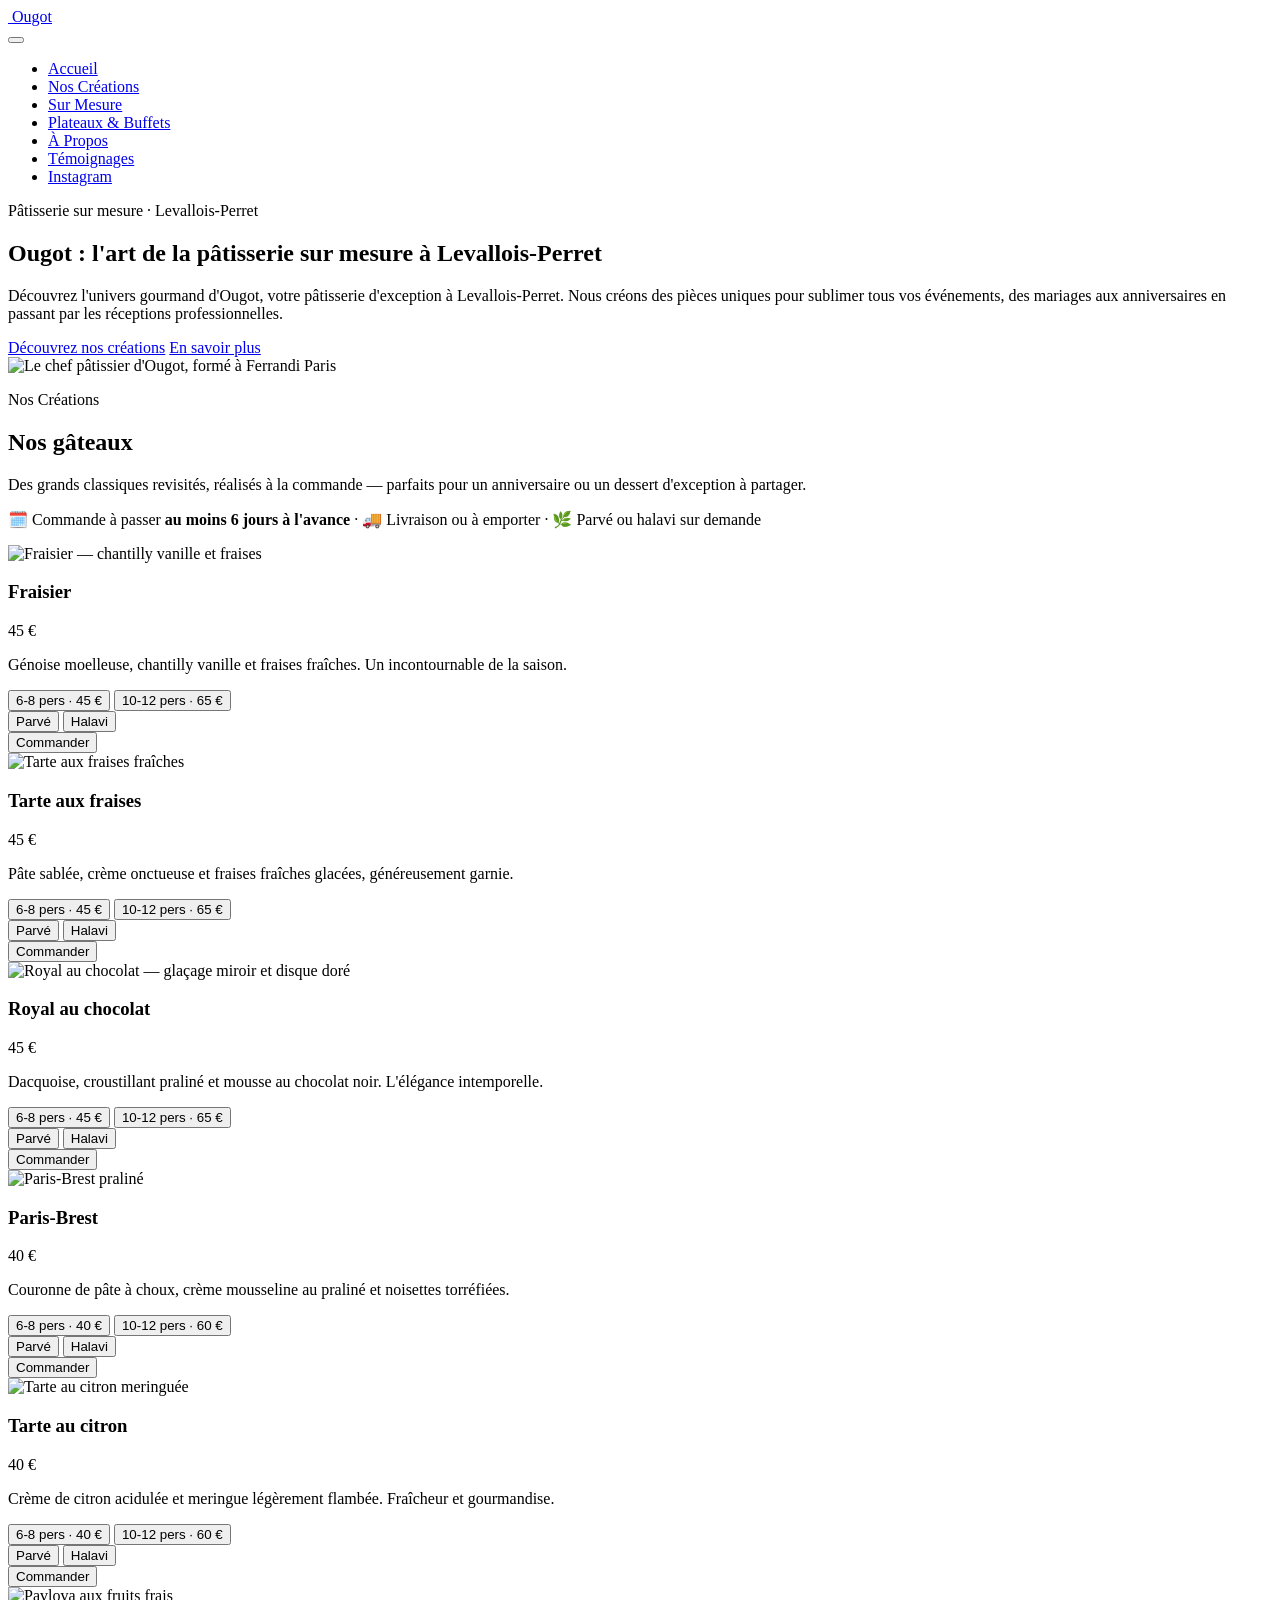
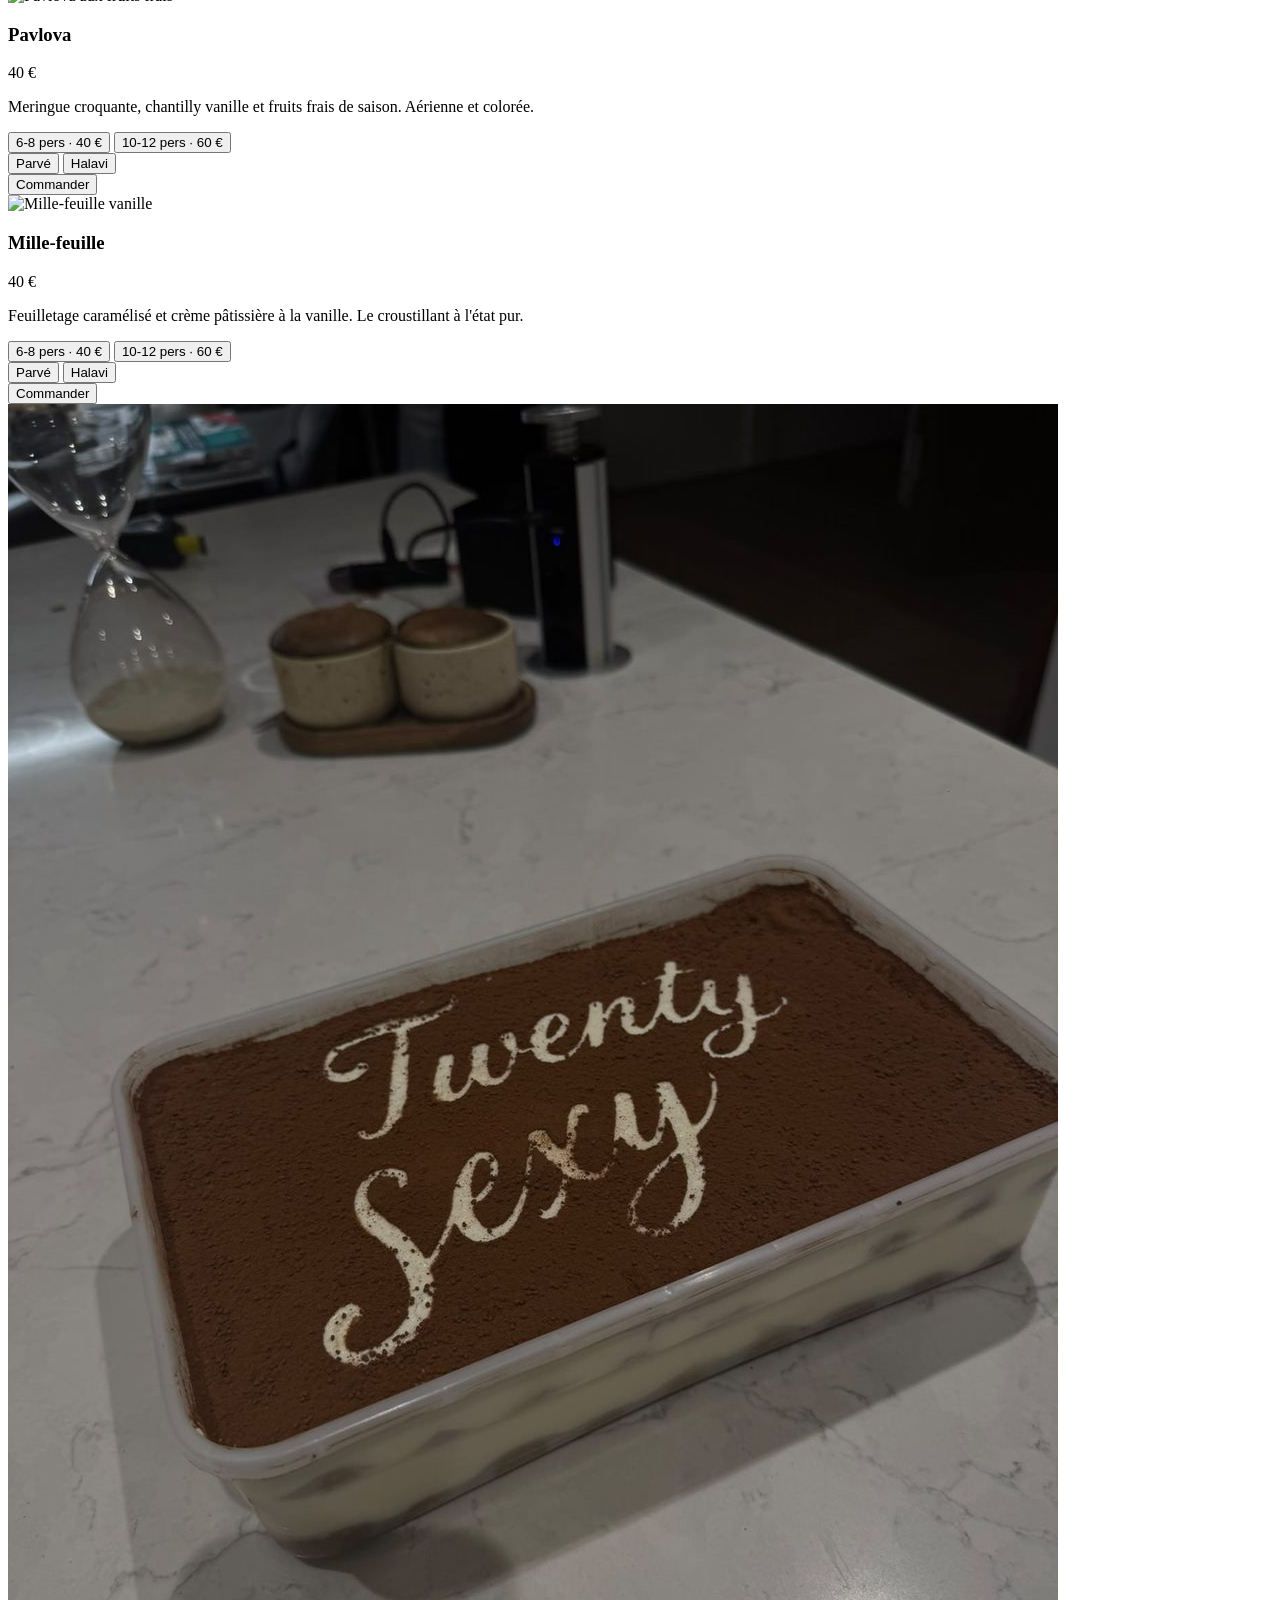
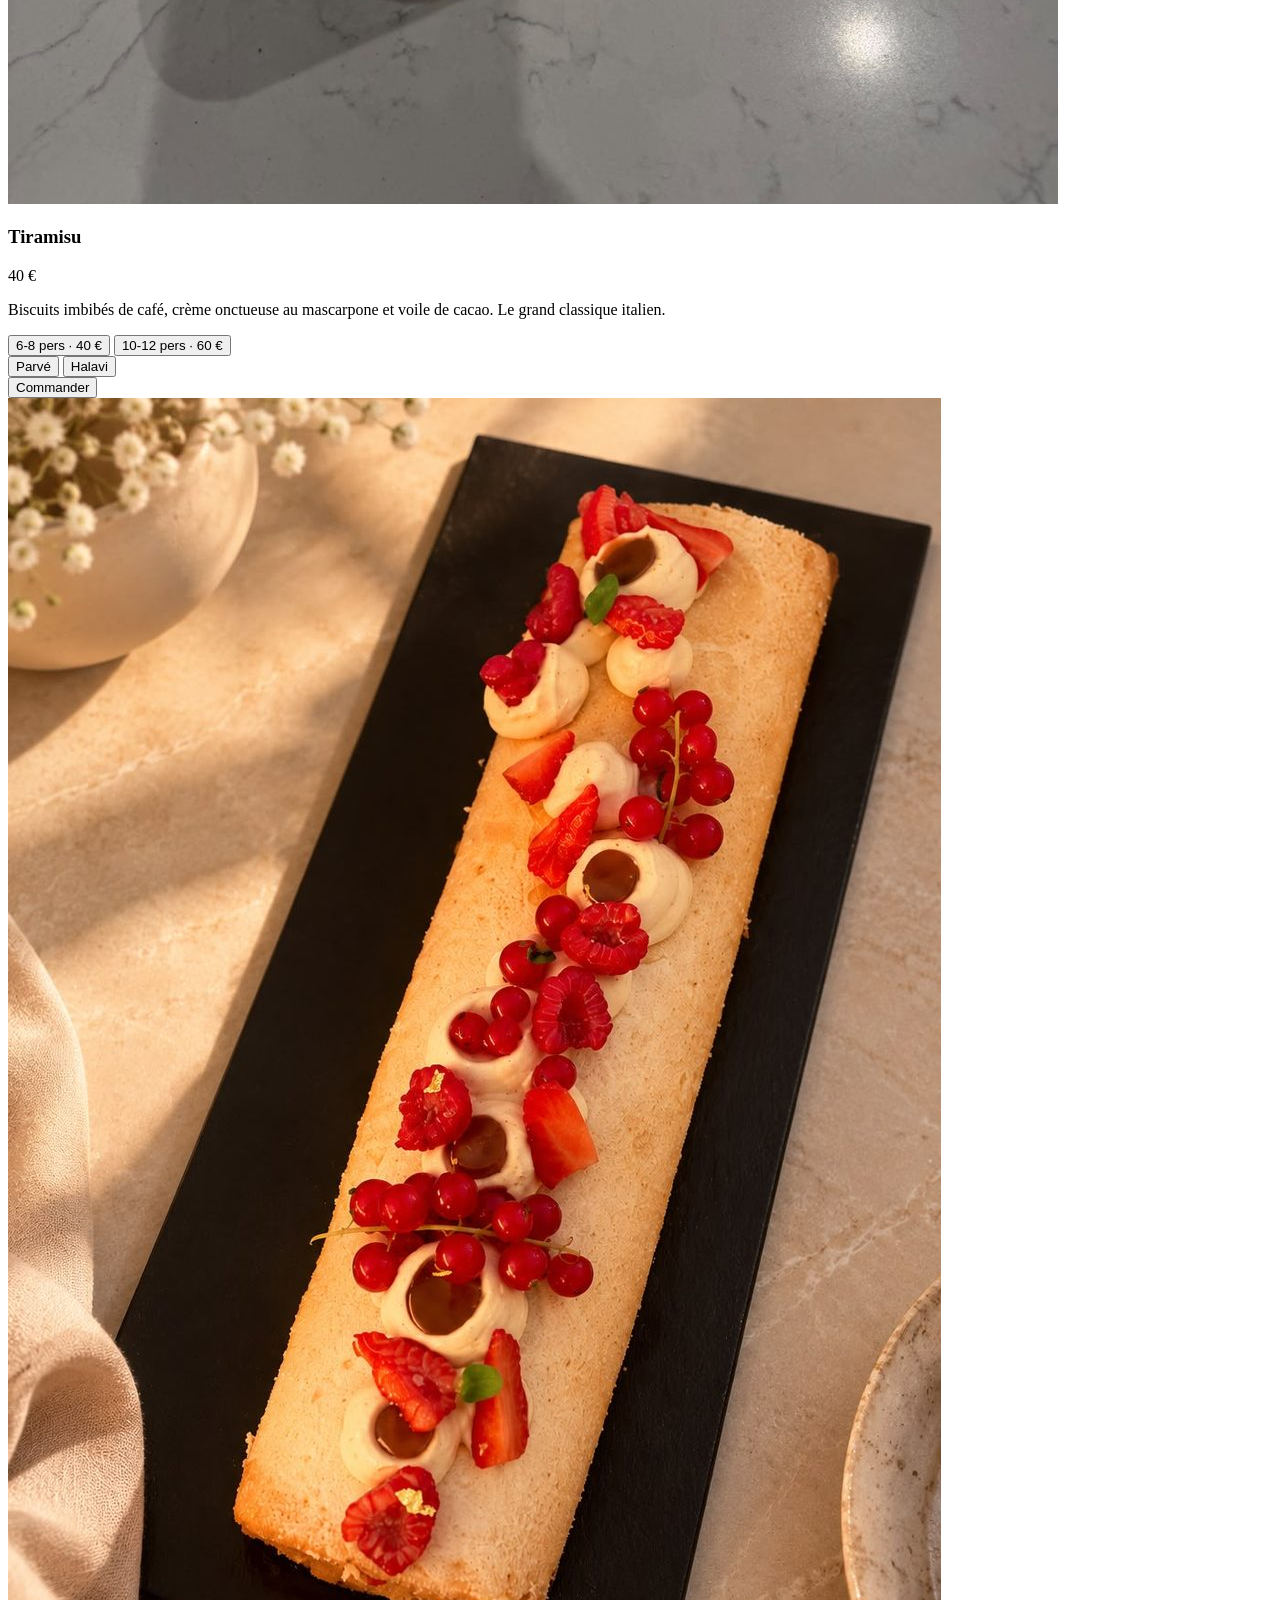
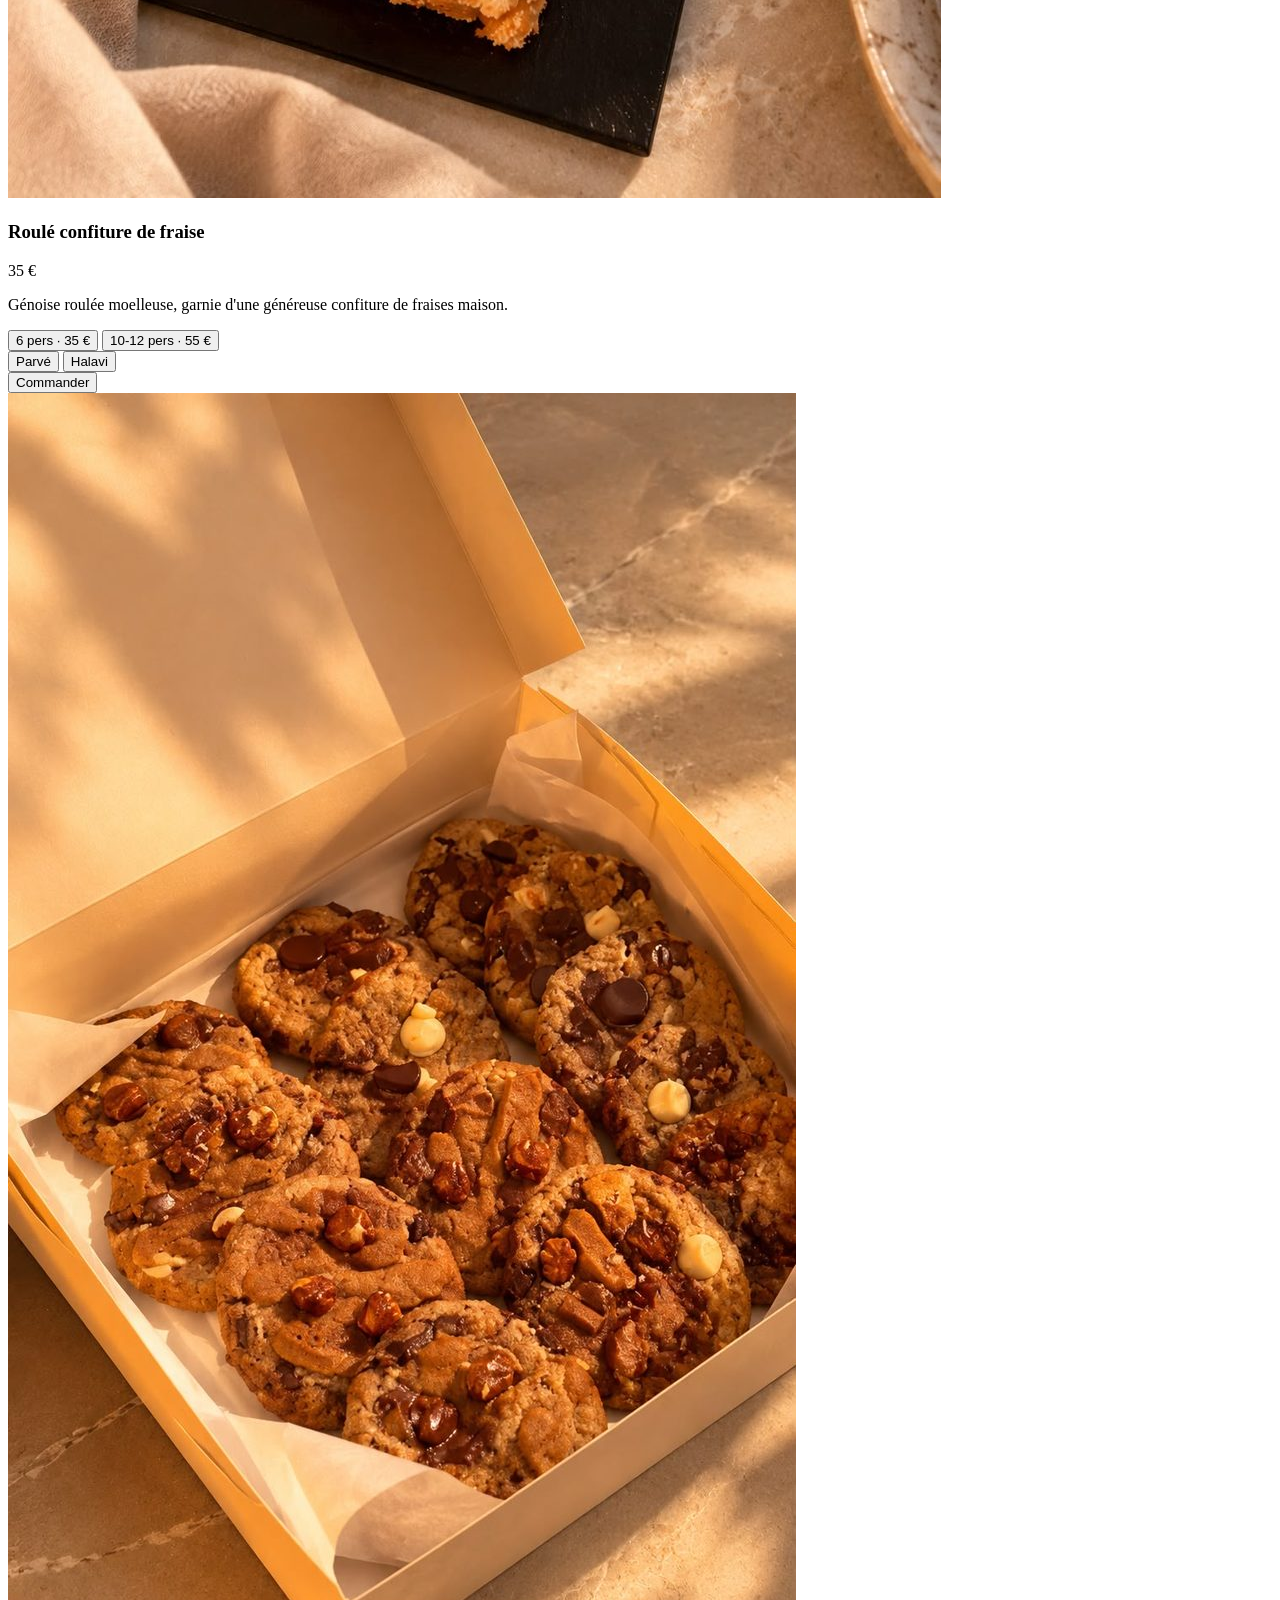
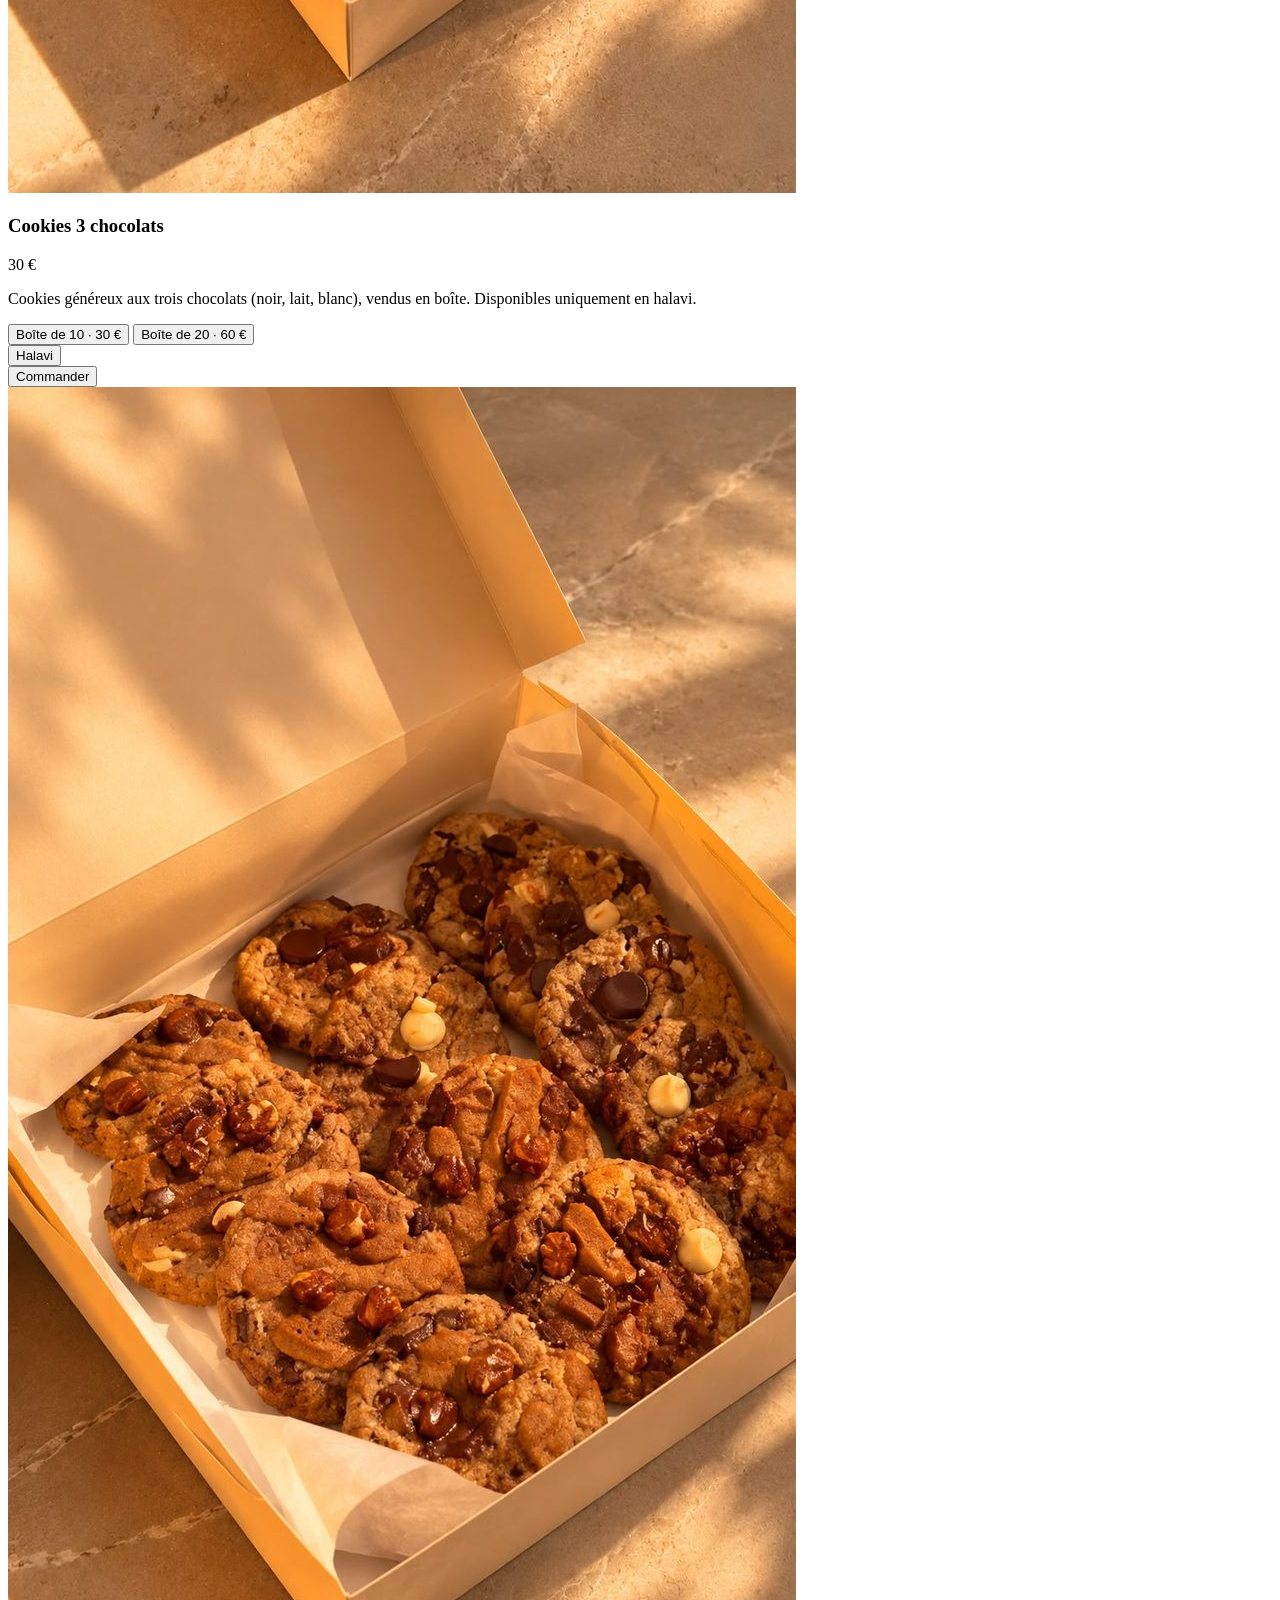
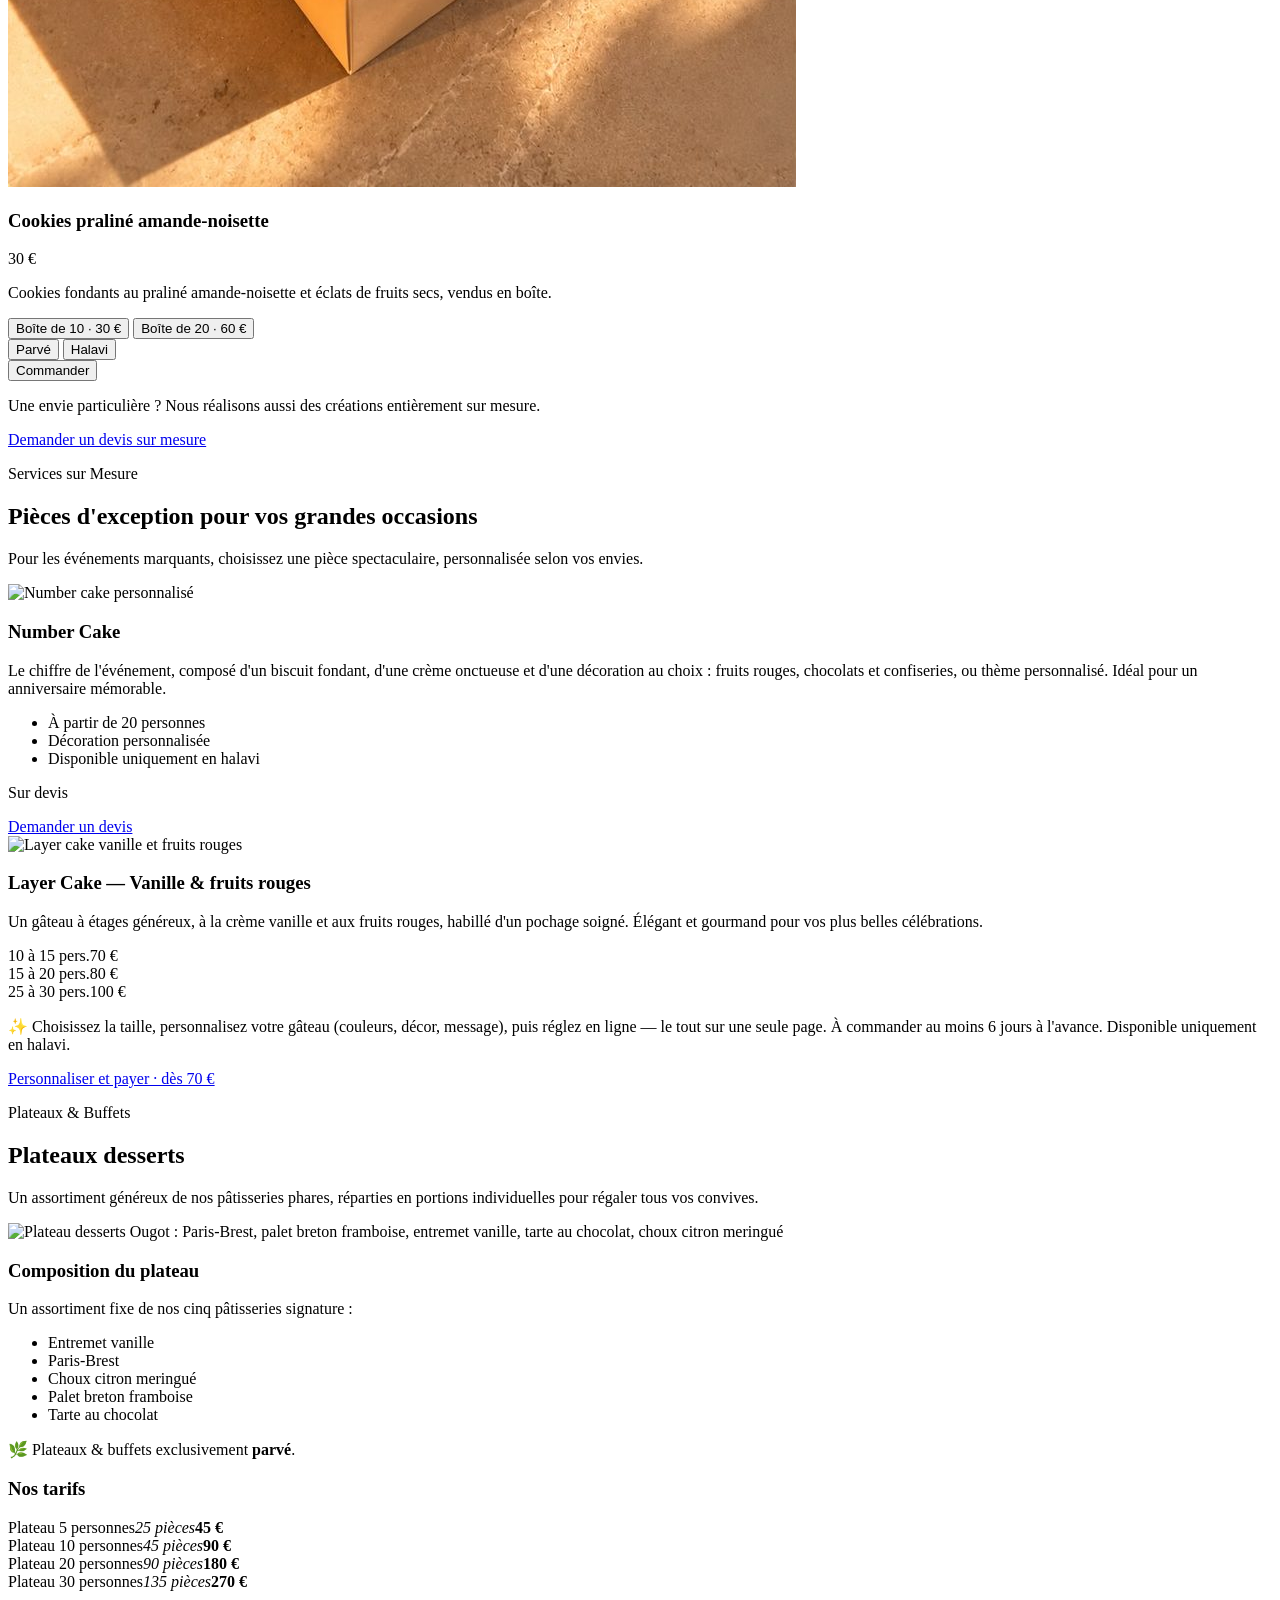
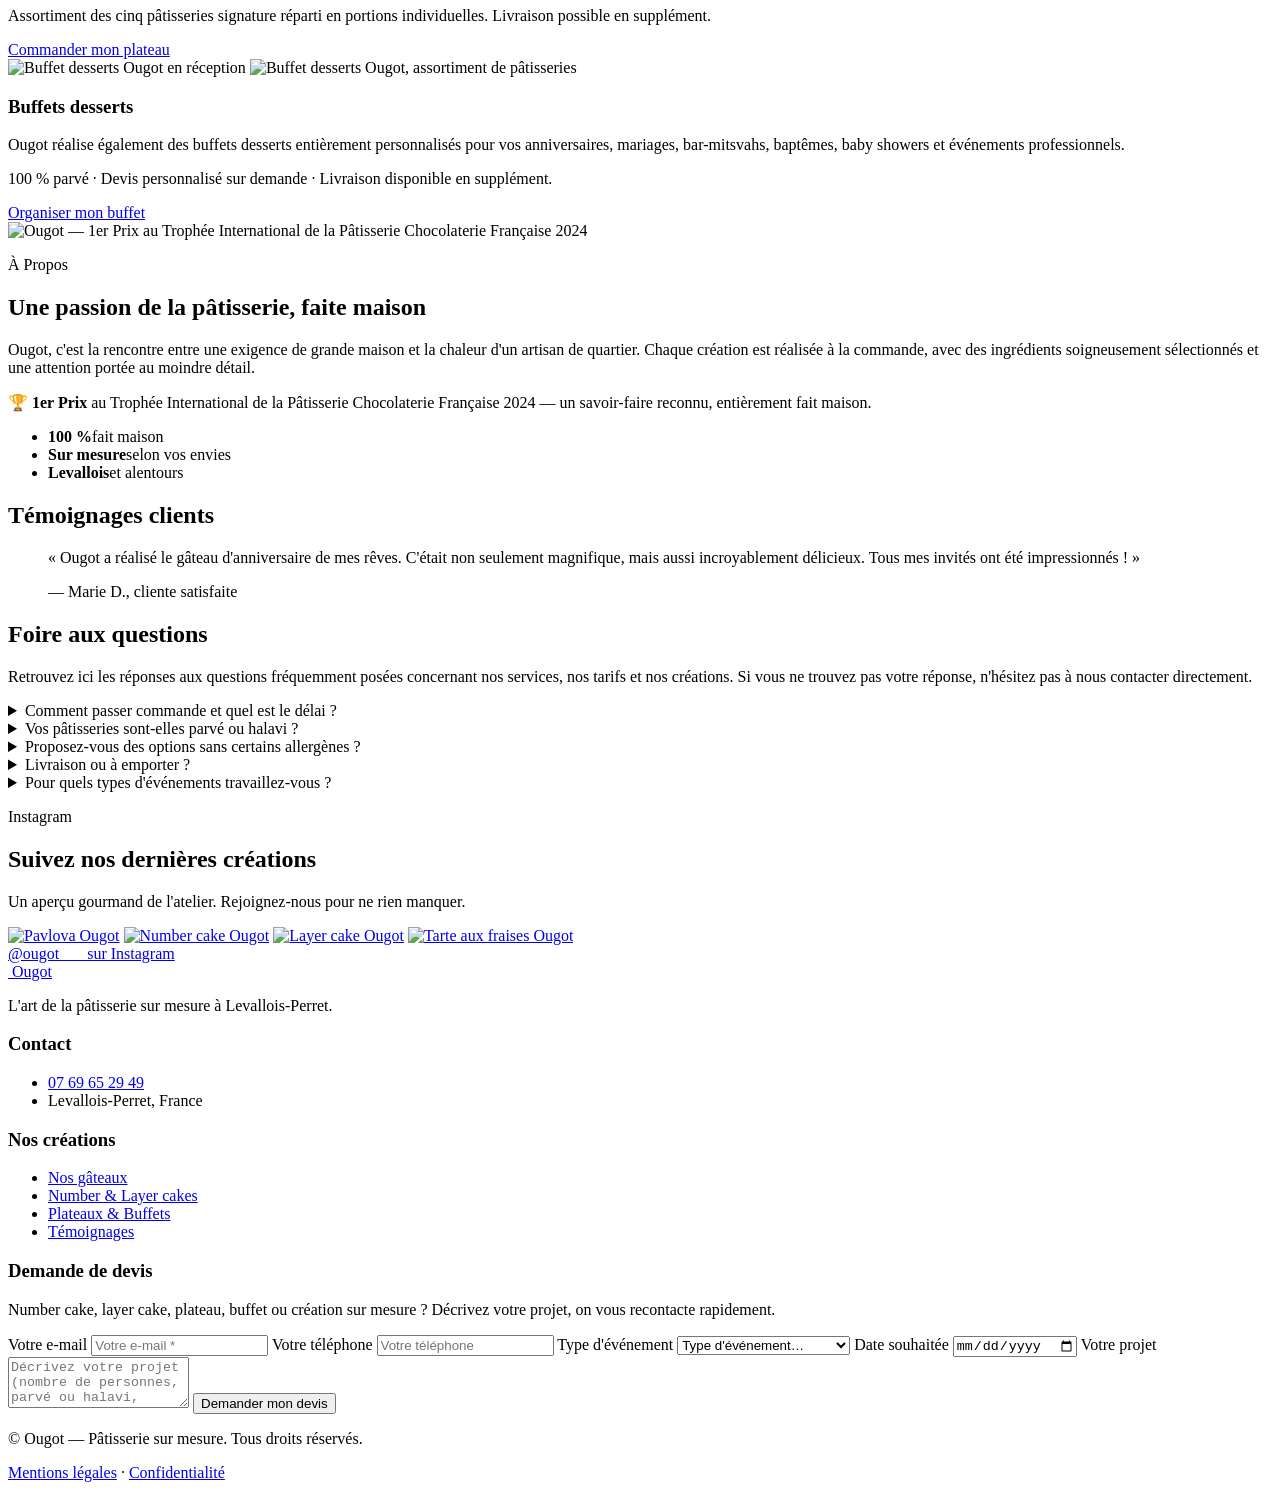
==== index.html @ d6ecc937 "Nouveaux produits (roule confiture fraise, cookies 3 chocolats halavi, cookies pralins parve/halavi)" ====
<!DOCTYPE html>
<html lang="fr">
<head>
  <meta charset="UTF-8" />
  <meta name="viewport" content="width=device-width, initial-scale=1.0" />
  <title>Ougot — L'art de la pâtisserie sur mesure à Levallois-Perret</title>
  <meta name="description" content="Ougot, pâtisserie d'exception à Levallois-Perret. Gâteaux, number cakes, layer cakes, plateaux desserts et buffets sur mesure pour mariages, anniversaires, bar-mitsvah et réceptions." />
  <meta name="theme-color" content="#3b473e" />

  <link rel="canonical" href="https://ougot.com/" />

  <meta property="og:type" content="website" />
  <meta property="og:site_name" content="Ougot" />
  <meta property="og:title" content="Ougot — L'art de la pâtisserie sur mesure" />
  <meta property="og:description" content="Pâtisserie d'exception à Levallois-Perret. Créations uniques pour tous vos événements." />
  <meta property="og:url" content="https://ougot.com/" />
  <meta property="og:image" content="https://ougot.com/assets/images/creations/fraisier.jpg" />
  <meta property="og:locale" content="fr_FR" />
  <meta name="twitter:card" content="summary_large_image" />
  <meta name="twitter:title" content="Ougot — L'art de la pâtisserie sur mesure" />
  <meta name="twitter:description" content="Pâtisserie d'exception à Levallois-Perret. Créations uniques pour tous vos événements." />
  <meta name="twitter:image" content="https://ougot.com/assets/images/creations/fraisier.jpg" />

  <link rel="preconnect" href="https://fonts.googleapis.com" />
  <link rel="preconnect" href="https://fonts.gstatic.com" crossorigin />
  <link href="https://fonts.googleapis.com/css2?family=Cormorant+Garamond:ital,wght@0,400;0,500;0,600;1,400&family=Jost:wght@300;400;500;600&display=swap" rel="stylesheet" />

  <link rel="icon" href="assets/images/favicon.svg" type="image/svg+xml" />
  <link rel="stylesheet" href="styles.css" />
</head>
<body>

  <!-- ===== Header ===== -->
  <header class="site-header" id="top">
    <div class="container header-inner">
      <a href="#top" class="brand" aria-label="Ougot — accueil">
        <img src="assets/images/logo.svg" alt="" class="brand-mark" />
        <span class="brand-name">Ougot</span>
      </a>
      <div class="header-actions">
        <button class="nav-toggle" aria-expanded="false" aria-controls="primary-nav" aria-label="Ouvrir le menu">
          <span></span><span></span><span></span>
        </button>
      </div>
      <nav class="primary-nav" id="primary-nav" aria-label="Navigation principale">
        <ul>
          <li><a href="#top" class="is-active">Accueil</a></li>
          <li><a href="#creations">Nos Créations</a></li>
          <li><a href="#services">Sur Mesure</a></li>
          <li><a href="#tarifs">Plateaux &amp; Buffets</a></li>
          <li><a href="#a-propos">À Propos</a></li>
          <li><a href="#temoignages">Témoignages</a></li>
          <li><a href="#instagram">Instagram</a></li>
        </ul>
      </nav>
    </div>
  </header>

  <main>
    <!-- ===== Hero ===== -->
    <section class="hero" aria-labelledby="hero-title">
      <div class="container hero-grid">
        <div class="hero-text reveal">
          <p class="eyebrow">Pâtisserie sur mesure · Levallois-Perret</p>
          <h1 id="hero-title">Ougot : l'art de la pâtisserie sur mesure à Levallois-Perret</h1>
          <p class="hero-lead">
            Découvrez l'univers gourmand d'Ougot, votre pâtisserie d'exception à Levallois-Perret.
            Nous créons des pièces uniques pour sublimer tous vos événements, des mariages aux
            anniversaires en passant par les réceptions professionnelles.
          </p>
          <div class="hero-actions">
            <a href="#creations" class="btn btn-primary">Découvrez nos créations</a>
            <a href="#a-propos" class="btn btn-ghost">En savoir plus</a>
          </div>
        </div>
        <div class="hero-media reveal">
          <img src="assets/images/creations/chef.jpg" alt="Le chef pâtissier d'Ougot, formé à Ferrandi Paris" loading="eager" />
        </div>
      </div>
    </section>

    <!-- ===== Nos Créations : Gâteaux ===== -->
    <section class="menu" id="creations" aria-labelledby="creations-title">
      <div class="container">
        <div class="section-head reveal">
          <p class="eyebrow">Nos Créations</p>
          <h2 id="creations-title">Nos gâteaux</h2>
          <p>
            Des grands classiques revisités, réalisés à la commande — parfaits pour un
            anniversaire ou un dessert d'exception à partager.
          </p>
          <p class="lead-notice">🗓️ Commande à passer <strong>au moins 6 jours à l'avance</strong> · 🚚 Livraison ou à emporter · 🌿 Parvé ou halavi sur demande</p>
        </div>

        <div class="menu-grid">
          <article class="cake reveal">
            <div class="cake-media"><img src="assets/images/creations/fraisier.jpg" alt="Fraisier — chantilly vanille et fraises" loading="lazy" /></div>
            <div class="cake-body">
              <div class="cake-head"><h3>Fraisier</h3><span class="price">45&nbsp;€</span></div>
              <p class="cake-desc">Génoise moelleuse, chantilly vanille et fraises fraîches. Un incontournable de la saison.</p>
              <div class="cake-options">
                <div class="opt-group opt-size" role="group" aria-label="Nombre de personnes">
                  <button type="button" class="opt is-active" data-price="45" data-serves="6 à 8 pers." data-pay="https://buy.stripe.com/dRm8wPe2r5ID0OE06k18c01">6-8 pers · 45 €</button>
                  <button type="button" class="opt" data-price="65" data-serves="10 à 12 pers." data-pay="https://buy.stripe.com/6oU28r8I73AveFu2es18c0b">10-12 pers · 65 €</button>
                </div>
                <div class="opt-group opt-kind" role="group" aria-label="Parvé ou halavi">
                  <button type="button" class="opt is-active" data-kind="Parvé">Parvé</button>
                  <button type="button" class="opt" data-kind="Halavi">Halavi</button>
                </div>
              </div>
              <div class="cake-actions">
                <button type="button" class="btn btn-dark btn-block cake-order">Commander</button>
              </div>
            </div>
          </article>

          <article class="cake reveal">
            <div class="cake-media"><img src="assets/images/creations/tarte-fraises.jpg" alt="Tarte aux fraises fraîches" loading="lazy" /></div>
            <div class="cake-body">
              <div class="cake-head"><h3>Tarte aux fraises</h3><span class="price">45&nbsp;€</span></div>
              <p class="cake-desc">Pâte sablée, crème onctueuse et fraises fraîches glacées, généreusement garnie.</p>
              <div class="cake-options">
                <div class="opt-group opt-size" role="group" aria-label="Nombre de personnes">
                  <button type="button" class="opt is-active" data-price="45" data-serves="6 à 8 pers." data-pay="https://buy.stripe.com/fZudR98I7fjdcxm2es18c06">6-8 pers · 45 €</button>
                  <button type="button" class="opt" data-price="65" data-serves="10 à 12 pers." data-pay="https://buy.stripe.com/6oU9ATf6vc711SIg5i18c0g">10-12 pers · 65 €</button>
                </div>
                <div class="opt-group opt-kind" role="group" aria-label="Parvé ou halavi">
                  <button type="button" class="opt is-active" data-kind="Parvé">Parvé</button>
                  <button type="button" class="opt" data-kind="Halavi">Halavi</button>
                </div>
              </div>
              <div class="cake-actions">
                <button type="button" class="btn btn-dark btn-block cake-order">Commander</button>
              </div>
            </div>
          </article>

          <article class="cake reveal">
            <div class="cake-media"><img src="assets/images/creations/royal-chocolat.jpg" alt="Royal au chocolat — glaçage miroir et disque doré" loading="lazy" onerror="this.onerror=null;this.src='assets/images/creations/royal-chocolat.svg'" /></div>
            <div class="cake-body">
              <div class="cake-head"><h3>Royal au chocolat</h3><span class="price">45&nbsp;€</span></div>
              <p class="cake-desc">Dacquoise, croustillant praliné et mousse au chocolat noir. L'élégance intemporelle.</p>
              <div class="cake-options">
                <div class="opt-group opt-size" role="group" aria-label="Nombre de personnes">
                  <button type="button" class="opt is-active" data-price="45" data-serves="6 à 8 pers." data-pay="https://buy.stripe.com/7sYcN5cYn9YTbti8CQ18c00">6-8 pers · 45 €</button>
                  <button type="button" class="opt" data-price="65" data-serves="10 à 12 pers." data-pay="https://buy.stripe.com/5kQ28raQf0ojdBq8CQ18c0a">10-12 pers · 65 €</button>
                </div>
                <div class="opt-group opt-kind" role="group" aria-label="Parvé ou halavi">
                  <button type="button" class="opt is-active" data-kind="Parvé">Parvé</button>
                  <button type="button" class="opt" data-kind="Halavi">Halavi</button>
                </div>
              </div>
              <div class="cake-actions">
                <button type="button" class="btn btn-dark btn-block cake-order">Commander</button>
              </div>
            </div>
          </article>

          <article class="cake reveal">
            <div class="cake-media"><img src="assets/images/creations/paris-brest.jpg" alt="Paris-Brest praliné" loading="lazy" /></div>
            <div class="cake-body">
              <div class="cake-head"><h3>Paris-Brest</h3><span class="price">40&nbsp;€</span></div>
              <p class="cake-desc">Couronne de pâte à choux, crème mousseline au praliné et noisettes torréfiées.</p>
              <div class="cake-options">
                <div class="opt-group opt-size" role="group" aria-label="Nombre de personnes">
                  <button type="button" class="opt is-active" data-price="40" data-serves="6 à 8 pers." data-pay="https://buy.stripe.com/fZu5kD2jJ6MH40Q1ao18c02">6-8 pers · 40 €</button>
                  <button type="button" class="opt" data-price="60" data-serves="10 à 12 pers." data-pay="https://buy.stripe.com/fZu9ATcYn0oj7d21ao18c0c">10-12 pers · 60 €</button>
                </div>
                <div class="opt-group opt-kind" role="group" aria-label="Parvé ou halavi">
                  <button type="button" class="opt is-active" data-kind="Parvé">Parvé</button>
                  <button type="button" class="opt" data-kind="Halavi">Halavi</button>
                </div>
              </div>
              <div class="cake-actions">
                <button type="button" class="btn btn-dark btn-block cake-order">Commander</button>
              </div>
            </div>
          </article>

          <article class="cake reveal">
            <div class="cake-media"><img src="assets/images/creations/tarte-citron.jpg" alt="Tarte au citron meringuée" loading="lazy" /></div>
            <div class="cake-body">
              <div class="cake-head"><h3>Tarte au citron</h3><span class="price">40&nbsp;€</span></div>
              <p class="cake-desc">Crème de citron acidulée et meringue légèrement flambée. Fraîcheur et gourmandise.</p>
              <div class="cake-options">
                <div class="opt-group opt-size" role="group" aria-label="Nombre de personnes">
                  <button type="button" class="opt is-active" data-price="40" data-serves="6 à 8 pers." data-pay="https://buy.stripe.com/6oUbJ1aQf4EzfJy1ao18c03">6-8 pers · 40 €</button>
                  <button type="button" class="opt" data-price="60" data-serves="10 à 12 pers." data-pay="https://buy.stripe.com/dRm4gz6zZ3Av40Q7yM18c0d">10-12 pers · 60 €</button>
                </div>
                <div class="opt-group opt-kind" role="group" aria-label="Parvé ou halavi">
                  <button type="button" class="opt is-active" data-kind="Parvé">Parvé</button>
                  <button type="button" class="opt" data-kind="Halavi">Halavi</button>
                </div>
              </div>
              <div class="cake-actions">
                <button type="button" class="btn btn-dark btn-block cake-order">Commander</button>
              </div>
            </div>
          </article>

          <article class="cake reveal">
            <div class="cake-media"><img src="assets/images/creations/pavlova.jpg" alt="Pavlova aux fruits frais" loading="lazy" /></div>
            <div class="cake-body">
              <div class="cake-head"><h3>Pavlova</h3><span class="price">40&nbsp;€</span></div>
              <p class="cake-desc">Meringue croquante, chantilly vanille et fruits frais de saison. Aérienne et colorée.</p>
              <div class="cake-options">
                <div class="opt-group opt-size" role="group" aria-label="Nombre de personnes">
                  <button type="button" class="opt is-active" data-price="40" data-serves="6 à 8 pers." data-pay="https://buy.stripe.com/fZu14n1fFfjd9ladXa18c04">6-8 pers · 40 €</button>
                  <button type="button" class="opt" data-price="60" data-serves="10 à 12 pers." data-pay="https://buy.stripe.com/aFa4gzcYn1sn40Q8CQ18c0e">10-12 pers · 60 €</button>
                </div>
                <div class="opt-group opt-kind" role="group" aria-label="Parvé ou halavi">
                  <button type="button" class="opt is-active" data-kind="Parvé">Parvé</button>
                  <button type="button" class="opt" data-kind="Halavi">Halavi</button>
                </div>
              </div>
              <div class="cake-actions">
                <button type="button" class="btn btn-dark btn-block cake-order">Commander</button>
              </div>
            </div>
          </article>

          <article class="cake reveal">
            <div class="cake-media"><img src="assets/images/creations/mille-feuille.jpg" alt="Mille-feuille vanille" loading="lazy" /></div>
            <div class="cake-body">
              <div class="cake-head"><h3>Mille-feuille</h3><span class="price">40&nbsp;€</span></div>
              <p class="cake-desc">Feuilletage caramélisé et crème pâtissière à la vanille. Le croustillant à l'état pur.</p>
              <div class="cake-options">
                <div class="opt-group opt-size" role="group" aria-label="Nombre de personnes">
                  <button type="button" class="opt is-active" data-price="40" data-serves="6 à 8 pers." data-pay="https://buy.stripe.com/3cI8wP5vVc71dBqg5i18c05">6-8 pers · 40 €</button>
                  <button type="button" class="opt" data-price="60" data-serves="10 à 12 pers." data-pay="https://buy.stripe.com/cNi4gz4rR7QL9la6uI18c0f">10-12 pers · 60 €</button>
                </div>
                <div class="opt-group opt-kind" role="group" aria-label="Parvé ou halavi">
                  <button type="button" class="opt is-active" data-kind="Parvé">Parvé</button>
                  <button type="button" class="opt" data-kind="Halavi">Halavi</button>
                </div>
              </div>
              <div class="cake-actions">
                <button type="button" class="btn btn-dark btn-block cake-order">Commander</button>
              </div>
            </div>
          </article>

          <article class="cake reveal">
            <div class="cake-media"><img src="assets/images/creations/tiramisu.jpg" alt="Tiramisu — mascarpone, café et cacao" loading="lazy" /></div>
            <div class="cake-body">
              <div class="cake-head"><h3>Tiramisu</h3><span class="price">40&nbsp;€</span></div>
              <p class="cake-desc">Biscuits imbibés de café, crème onctueuse au mascarpone et voile de cacao. Le grand classique italien.</p>
              <div class="cake-options">
                <div class="opt-group opt-size" role="group" aria-label="Nombre de personnes">
                  <button type="button" class="opt is-active" data-price="40" data-serves="6 à 8 pers.">6-8 pers · 40 €</button>
                  <button type="button" class="opt" data-price="60" data-serves="10 à 12 pers.">10-12 pers · 60 €</button>
                </div>
                <div class="opt-group opt-kind" role="group" aria-label="Parvé ou halavi">
                  <button type="button" class="opt is-active" data-kind="Parvé">Parvé</button>
                  <button type="button" class="opt" data-kind="Halavi">Halavi</button>
                </div>
              </div>
              <div class="cake-actions">
                <button type="button" class="btn btn-dark btn-block cake-order">Commander</button>
              </div>
            </div>
          </article>

          <article class="cake reveal">
            <div class="cake-media"><img src="assets/images/creations/roule-fraise.jpg" alt="Roulé à la confiture de fraise" loading="lazy" /></div>
            <div class="cake-body">
              <div class="cake-head"><h3>Roulé confiture de fraise</h3><span class="price">35&nbsp;€</span></div>
              <p class="cake-desc">Génoise roulée moelleuse, garnie d'une généreuse confiture de fraises maison.</p>
              <div class="cake-options">
                <div class="opt-group opt-size" role="group" aria-label="Nombre de personnes">
                  <button type="button" class="opt is-active" data-price="35" data-serves="6 pers.">6 pers · 35 €</button>
                  <button type="button" class="opt" data-price="55" data-serves="10 à 12 pers.">10-12 pers · 55 €</button>
                </div>
                <div class="opt-group opt-kind" role="group" aria-label="Parvé ou halavi">
                  <button type="button" class="opt is-active" data-kind="Parvé">Parvé</button>
                  <button type="button" class="opt" data-kind="Halavi">Halavi</button>
                </div>
              </div>
              <div class="cake-actions">
                <button type="button" class="btn btn-dark btn-block cake-order">Commander</button>
              </div>
            </div>
          </article>

          <article class="cake reveal">
            <div class="cake-media"><img src="assets/images/creations/cookies.jpg" alt="Boîte de cookies 3 chocolats" loading="lazy" /></div>
            <div class="cake-body">
              <div class="cake-head"><h3>Cookies 3 chocolats</h3><span class="price">30&nbsp;€</span></div>
              <p class="cake-desc">Cookies généreux aux trois chocolats (noir, lait, blanc), vendus en boîte. Disponibles uniquement en halavi.</p>
              <div class="cake-options">
                <div class="opt-group opt-size" role="group" aria-label="Format">
                  <button type="button" class="opt is-active" data-price="30" data-serves="Boîte de 10">Boîte de 10 · 30 €</button>
                  <button type="button" class="opt" data-price="60" data-serves="Boîte de 20">Boîte de 20 · 60 €</button>
                </div>
                <div class="opt-group opt-kind" role="group" aria-label="Cacherout">
                  <button type="button" class="opt is-active" data-kind="Halavi">Halavi</button>
                </div>
              </div>
              <div class="cake-actions">
                <button type="button" class="btn btn-dark btn-block cake-order">Commander</button>
              </div>
            </div>
          </article>

          <article class="cake reveal">
            <div class="cake-media"><img src="assets/images/creations/cookies.jpg" alt="Boîte de cookies praliné amande-noisette" loading="lazy" /></div>
            <div class="cake-body">
              <div class="cake-head"><h3>Cookies praliné amande-noisette</h3><span class="price">30&nbsp;€</span></div>
              <p class="cake-desc">Cookies fondants au praliné amande-noisette et éclats de fruits secs, vendus en boîte.</p>
              <div class="cake-options">
                <div class="opt-group opt-size" role="group" aria-label="Format">
                  <button type="button" class="opt is-active" data-price="30" data-serves="Boîte de 10">Boîte de 10 · 30 €</button>
                  <button type="button" class="opt" data-price="60" data-serves="Boîte de 20">Boîte de 20 · 60 €</button>
                </div>
                <div class="opt-group opt-kind" role="group" aria-label="Parvé ou halavi">
                  <button type="button" class="opt is-active" data-kind="Parvé">Parvé</button>
                  <button type="button" class="opt" data-kind="Halavi">Halavi</button>
                </div>
              </div>
              <div class="cake-actions">
                <button type="button" class="btn btn-dark btn-block cake-order">Commander</button>
              </div>
            </div>
          </article>
        </div>

        <p class="menu-note reveal">Une envie particulière ? Nous réalisons aussi des créations entièrement sur mesure.</p>
        <div class="menu-cta reveal"><a href="devis.html?type=sur-mesure" class="btn btn-dark">Demander un devis sur mesure</a></div>
      </div>
    </section>

    <!-- ===== Sur Mesure : Number Cake + Layer Cake ===== -->
    <section class="signature" id="services" aria-labelledby="services-title">
      <div class="container">
        <div class="section-head reveal">
          <p class="eyebrow">Services sur Mesure</p>
          <h2 id="services-title">Pièces d'exception pour vos grandes occasions</h2>
          <p>Pour les événements marquants, choisissez une pièce spectaculaire, personnalisée selon vos envies.</p>
        </div>

        <!-- Number Cake -->
        <div class="feature reveal">
          <div class="feature-media"><img src="assets/images/creations/number-cake.jpg" alt="Number cake personnalisé" loading="lazy" /></div>
          <div class="feature-text">
            <h3>Number Cake</h3>
            <p>
              Le chiffre de l'événement, composé d'un biscuit fondant, d'une crème onctueuse et d'une
              décoration au choix : fruits rouges, chocolats et confiseries, ou thème personnalisé.
              Idéal pour un anniversaire mémorable.
            </p>
            <ul class="feature-list">
              <li>À partir de 20 personnes</li>
              <li>Décoration personnalisée</li>
              <li>Disponible uniquement en halavi</li>
            </ul>
            <p class="feature-price"><span>Sur devis</span></p>
            <a href="devis.html?type=number-cake" class="btn btn-dark">Demander un devis</a>
          </div>
        </div>

        <!-- Layer Cake -->
        <div class="feature feature--reverse reveal">
          <div class="feature-media"><img src="assets/images/creations/layer-cake.jpg" alt="Layer cake vanille et fruits rouges" loading="lazy" /></div>
          <div class="feature-text">
            <h3>Layer Cake — Vanille &amp; fruits rouges</h3>
            <p>
              Un gâteau à étages généreux, à la crème vanille et aux fruits rouges, habillé d'un
              pochage soigné. Élégant et gourmand pour vos plus belles célébrations.
            </p>
            <div class="tiers">
              <div class="tier"><span class="tier-serves">10 à 15 pers.</span><span class="tier-price">70&nbsp;€</span></div>
              <div class="tier"><span class="tier-serves">15 à 20 pers.</span><span class="tier-price">80&nbsp;€</span></div>
              <div class="tier"><span class="tier-serves">25 à 30 pers.</span><span class="tier-price">100&nbsp;€</span></div>
            </div>
            <p class="feature-custom">✨ Choisissez la taille, personnalisez votre gâteau (couleurs, décor, message), puis réglez en ligne — le tout sur une seule page. À commander au moins 6 jours à l'avance. Disponible uniquement en halavi.</p>
            <a href="devis.html?type=layer-cake" class="btn btn-dark">Personnaliser et payer · dès 70&nbsp;€</a>
          </div>
        </div>
      </div>
    </section>

    <!-- ===== Plateaux & Buffets ===== -->
    <section class="platters" id="tarifs" aria-labelledby="platters-title">
      <div class="container">
        <div class="section-head reveal">
          <p class="eyebrow">Plateaux &amp; Buffets</p>
          <h2 id="platters-title">Plateaux desserts</h2>
          <p>Un assortiment généreux de nos pâtisseries phares, réparties en portions individuelles pour régaler tous vos convives.</p>
        </div>

        <div class="platter-showcase reveal">
          <img src="assets/images/creations/plateau-desserts.jpg" alt="Plateau desserts Ougot : Paris-Brest, palet breton framboise, entremet vanille, tarte au chocolat, choux citron meringué" loading="lazy" />
        </div>

        <div class="platters-grid reveal">
          <div class="platter-select">
            <h3 class="subhead">Composition du plateau</h3>
            <p class="platter-sub">Un assortiment fixe de nos cinq pâtisseries signature :</p>
            <ul class="pastry-chips">
              <li>Entremet vanille</li>
              <li>Paris-Brest</li>
              <li>Choux citron meringué</li>
              <li>Palet breton framboise</li>
              <li>Tarte au chocolat</li>
            </ul>
            <p class="platter-pareve">🌿 Plateaux &amp; buffets exclusivement <strong>parvé</strong>.</p>
          </div>

          <div class="platter-pricing">
            <h3 class="subhead">Nos tarifs</h3>
            <div class="pricing-card">
              <div class="pricing-row"><span>Plateau 5 personnes<em>25 pièces</em></span><strong>45&nbsp;€</strong></div>
              <div class="pricing-row"><span>Plateau 10 personnes<em>45 pièces</em></span><strong>90&nbsp;€</strong></div>
              <div class="pricing-row"><span>Plateau 20 personnes<em>90 pièces</em></span><strong>180&nbsp;€</strong></div>
              <div class="pricing-row"><span>Plateau 30 personnes<em>135 pièces</em></span><strong>270&nbsp;€</strong></div>
            </div>
            <p class="pricing-note">
              Assortiment des cinq pâtisseries signature réparti en portions individuelles.
              Livraison possible en supplément.
            </p>
            <a href="devis.html?type=plateau" class="btn btn-dark">Commander mon plateau</a>
          </div>
        </div>

        <!-- Buffets -->
        <div class="buffet-section reveal">
          <div class="buffet-gallery">
            <img src="assets/images/creations/buffet-1.jpg" alt="Buffet desserts Ougot en réception" loading="lazy" />
            <img src="assets/images/creations/buffet-2.jpg" alt="Buffet desserts Ougot, assortiment de pâtisseries" loading="lazy" />
          </div>
          <div class="buffet">
            <div class="buffet-inner">
              <h3>Buffets desserts</h3>
              <p>
                Ougot réalise également des buffets desserts entièrement personnalisés pour vos
                anniversaires, mariages, bar-mitsvahs, baptêmes, baby showers et événements professionnels.
              </p>
              <p class="buffet-meta">100 % parvé · Devis personnalisé sur demande · Livraison disponible en supplément.</p>
              <a href="devis.html?type=buffet" class="btn btn-light">Organiser mon buffet</a>
            </div>
          </div>
        </div>
      </div>
    </section>

    <!-- ===== À Propos ===== -->
    <section class="about" id="a-propos" aria-labelledby="about-title">
      <div class="container about-grid">
        <div class="about-media reveal">
          <img src="assets/images/creations/trophee-2024.jpg" alt="Ougot — 1er Prix au Trophée International de la Pâtisserie Chocolaterie Française 2024" loading="lazy" />
        </div>
        <div class="about-text reveal">
          <p class="eyebrow">À Propos</p>
          <h2 id="about-title">Une passion de la pâtisserie, faite maison</h2>
          <p>
            Ougot, c'est la rencontre entre une exigence de grande maison et la chaleur d'un artisan de
            quartier. Chaque création est réalisée à la commande, avec des ingrédients soigneusement
            sélectionnés et une attention portée au moindre détail.
          </p>
          <p>🏆 <strong>1er Prix</strong> au Trophée International de la Pâtisserie Chocolaterie Française 2024 — un savoir-faire reconnu, entièrement fait maison.</p>
          <ul class="about-highlights">
            <li><strong>100 %</strong><span>fait maison</span></li>
            <li><strong>Sur mesure</strong><span>selon vos envies</span></li>
            <li><strong>Levallois</strong><span>et alentours</span></li>
          </ul>
        </div>
      </div>
    </section>

    <!-- ===== Témoignage ===== -->
    <section class="testimonial" id="temoignages" aria-labelledby="testimonial-title">
      <div class="container reveal">
        <h2 id="testimonial-title" class="visually-hidden">Témoignages clients</h2>
        <blockquote>
          <p>
            « Ougot a réalisé le gâteau d'anniversaire de mes rêves. C'était non seulement magnifique,
            mais aussi incroyablement délicieux. Tous mes invités ont été impressionnés ! »
          </p>
          <footer>— Marie D., cliente satisfaite</footer>
        </blockquote>
      </div>
    </section>

    <!-- ===== FAQ ===== -->
    <section class="faq" aria-labelledby="faq-title">
      <div class="container">
        <div class="section-head reveal">
          <h2 id="faq-title">Foire aux questions</h2>
          <p>
            Retrouvez ici les réponses aux questions fréquemment posées concernant nos services,
            nos tarifs et nos créations. Si vous ne trouvez pas votre réponse, n'hésitez pas à nous
            contacter directement.
          </p>
        </div>
        <div class="faq-list reveal">
          <details class="faq-item">
            <summary>Comment passer commande et quel est le délai ?</summary>
            <div class="faq-answer"><p>Les commandes se font en ligne ou sur devis. Merci de prévoir un <strong>délai minimum de 6 jours</strong> avant votre événement, afin que nous puissions préparer chaque détail avec soin. Pour les grandes pièces et les buffets, un délai un peu plus long est conseillé.</p></div>
          </details>
          <details class="faq-item">
            <summary>Vos pâtisseries sont-elles parvé ou halavi ?</summary>
            <div class="faq-answer"><p>Les deux sont possibles sur demande. Précisez-nous votre choix (parvé ou halavi) lors de la commande. Nos plateaux et buffets sont, quant à eux, exclusivement <strong>parvé</strong>.</p></div>
          </details>
          <details class="faq-item">
            <summary>Proposez-vous des options sans certains allergènes ?</summary>
            <div class="faq-answer"><p>Oui. Dites-nous vos contraintes (allergies, régimes particuliers) lors de la commande et nous adaptons nos recettes autant que possible.</p></div>
          </details>
          <details class="faq-item">
            <summary>Livraison ou à emporter ?</summary>
            <div class="faq-answer"><p>Vous pouvez récupérer votre commande sur place (à emporter) ou opter pour la livraison à Levallois-Perret et dans les environs, en supplément. Les modalités et frais éventuels vous sont précisés lors de la commande.</p></div>
          </details>
          <details class="faq-item">
            <summary>Pour quels types d'événements travaillez-vous ?</summary>
            <div class="faq-answer"><p>Mariages, anniversaires, bar-mitsvah, baptêmes, baby showers, réceptions professionnelles… Chaque création est pensée sur mesure pour l'occasion.</p></div>
          </details>
        </div>
      </div>
    </section>

    <!-- ===== Instagram ===== -->
    <section class="instagram" id="instagram" aria-labelledby="insta-title">
      <div class="container">
        <div class="section-head reveal">
          <p class="eyebrow">Instagram</p>
          <h2 id="insta-title">Suivez nos dernières créations</h2>
          <p>Un aperçu gourmand de l'atelier. Rejoignez-nous pour ne rien manquer.</p>
        </div>
        <div class="insta-grid reveal">
          <a class="insta-tile" href="https://www.instagram.com/ougot___/" target="_blank" rel="noopener" aria-label="Voir sur Instagram"><img src="assets/images/creations/pavlova.jpg" alt="Pavlova Ougot" loading="lazy" /></a>
          <a class="insta-tile" href="https://www.instagram.com/ougot___/" target="_blank" rel="noopener" aria-label="Voir sur Instagram"><img src="assets/images/creations/number-cake.jpg" alt="Number cake Ougot" loading="lazy" /></a>
          <a class="insta-tile" href="https://www.instagram.com/ougot___/" target="_blank" rel="noopener" aria-label="Voir sur Instagram"><img src="assets/images/creations/layer-cake.jpg" alt="Layer cake Ougot" loading="lazy" /></a>
          <a class="insta-tile" href="https://www.instagram.com/ougot___/" target="_blank" rel="noopener" aria-label="Voir sur Instagram"><img src="assets/images/creations/tarte-fraises.jpg" alt="Tarte aux fraises Ougot" loading="lazy" /></a>
        </div>
        <div class="insta-cta reveal"><a href="https://www.instagram.com/ougot___/" target="_blank" rel="noopener" class="btn btn-dark">@ougot___ sur Instagram</a></div>
      </div>
    </section>
  </main>

  <!-- ===== Footer ===== -->
  <footer class="site-footer" id="contact">
    <div class="container footer-grid">
      <div class="footer-brand">
        <a href="#top" class="brand brand--footer">
          <img src="assets/images/logo.svg" alt="" class="brand-mark" />
          <span class="brand-name">Ougot</span>
        </a>
        <p>L'art de la pâtisserie sur mesure à Levallois-Perret.</p>
      </div>
      <div class="footer-col">
        <h3>Contact</h3>
        <ul class="footer-list">
          <li><a href="tel:+33769652949">07 69 65 29 49</a></li>
          <li>Levallois-Perret, France</li>
        </ul>
      </div>
      <div class="footer-col">
        <h3>Nos créations</h3>
        <ul class="footer-list">
          <li><a href="#creations">Nos gâteaux</a></li>
          <li><a href="#services">Number &amp; Layer cakes</a></li>
          <li><a href="#tarifs">Plateaux &amp; Buffets</a></li>
          <li><a href="#temoignages">Témoignages</a></li>
        </ul>
      </div>
      <div class="footer-col footer-col--devis">
        <h3>Demande de devis</h3>
        <p class="footer-devis-text">Number cake, layer cake, plateau, buffet ou création sur mesure ? Décrivez votre projet, on vous recontacte rapidement.</p>
        <form class="footer-form" id="devis-form">
          <label for="ff-email" class="visually-hidden">Votre e-mail</label>
          <input id="ff-email" type="email" placeholder="Votre e-mail *" required />
          <label for="ff-phone" class="visually-hidden">Votre téléphone</label>
          <input id="ff-phone" type="tel" placeholder="Votre téléphone" />
          <label for="ff-event" class="visually-hidden">Type d'événement</label>
          <select id="ff-event">
            <option value="">Type d'événement…</option>
            <option>Anniversaire</option>
            <option>Mariage</option>
            <option>Bar / Bat-mitsvah</option>
            <option>Baptême</option>
            <option>Baby shower</option>
            <option>Événement professionnel</option>
            <option>Autre</option>
          </select>
          <label for="ff-date" class="visually-hidden">Date souhaitée</label>
          <input id="ff-date" type="date" />
          <label for="ff-message" class="visually-hidden">Votre projet</label>
          <textarea id="ff-message" rows="3" placeholder="Décrivez votre projet (nombre de personnes, parvé ou halavi, envies…)"></textarea>
          <button type="submit" class="btn btn-primary btn-block">Demander mon devis</button>
        </form>
        <p class="footer-devis-msg" id="devis-msg" hidden></p>
      </div>
    </div>
    <div class="container footer-bottom">
      <p>© <span id="year"></span> Ougot — Pâtisserie sur mesure. Tous droits réservés.</p>
      <p class="footer-legal"><a href="#">Mentions légales</a> · <a href="#">Confidentialité</a></p>
    </div>
  </footer>

  <script src="script.js"></script>
  <script src="status.js"></script>
</body>
</html>
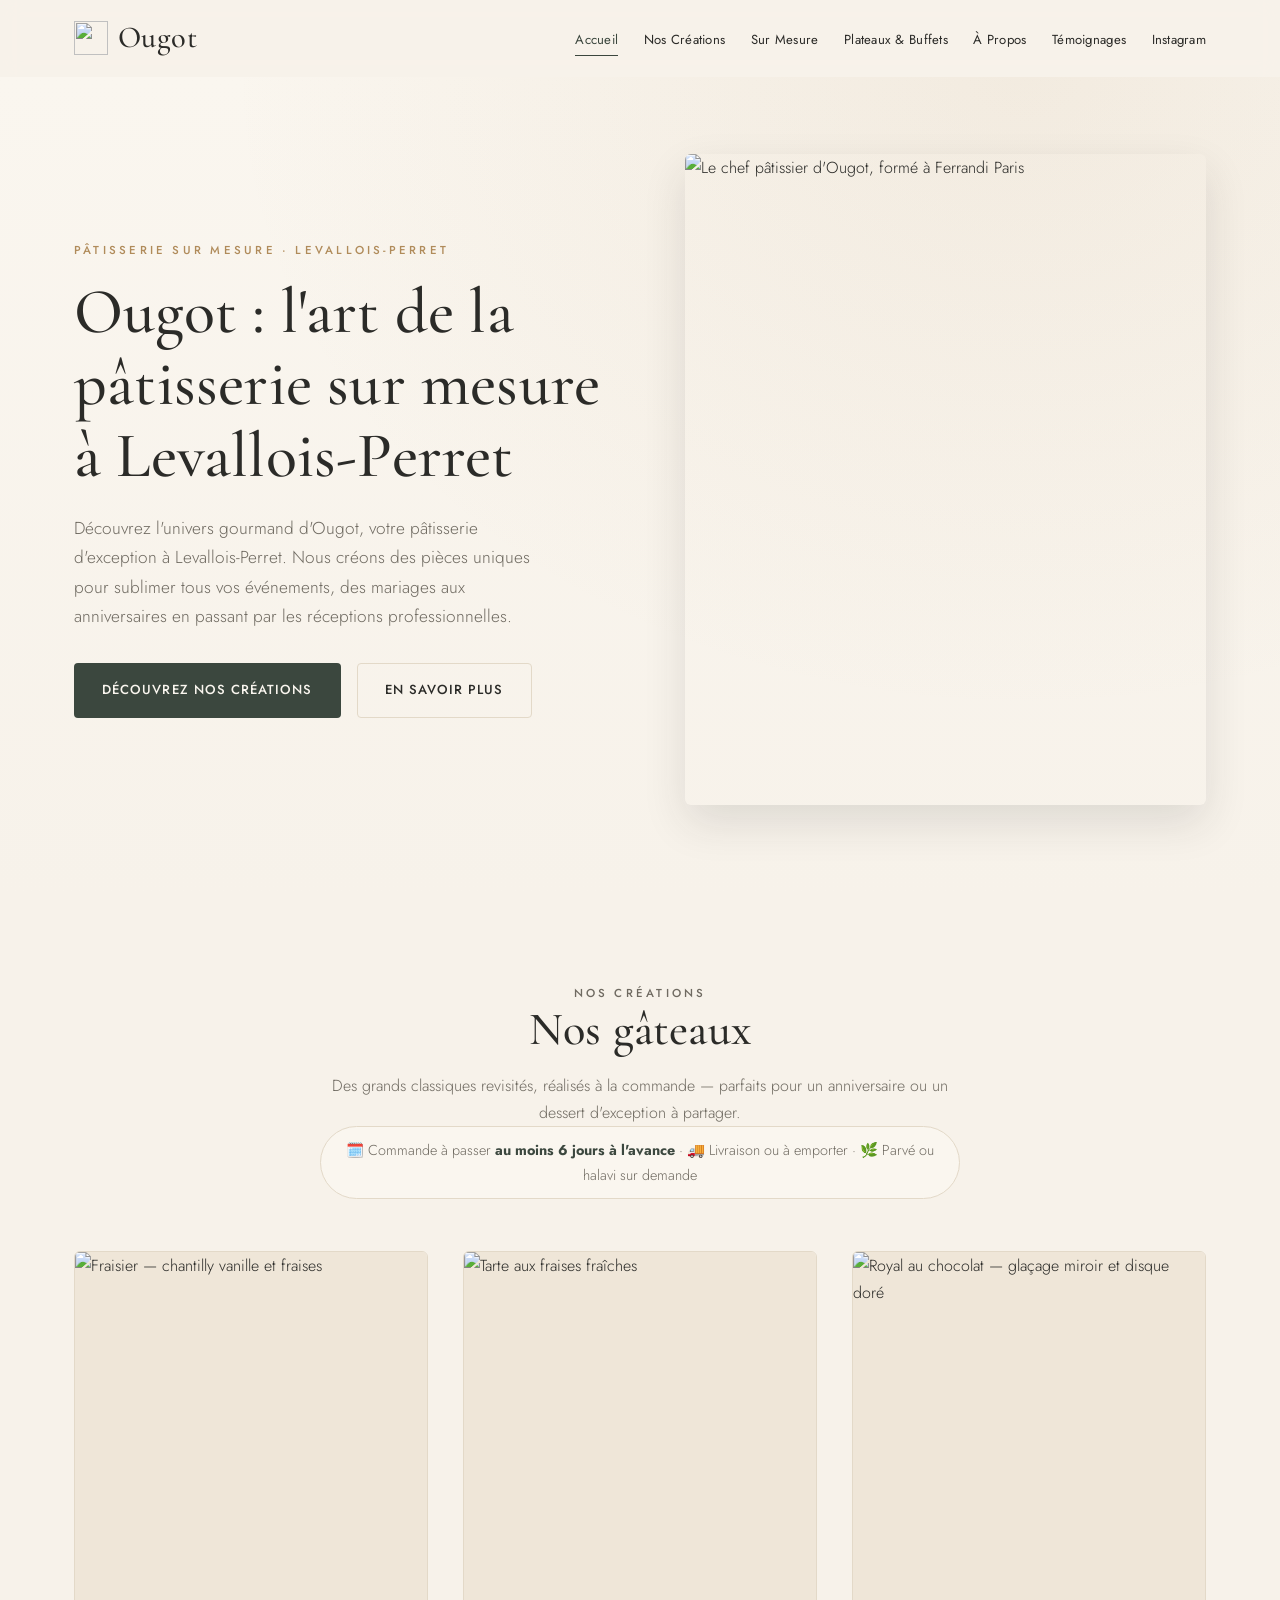
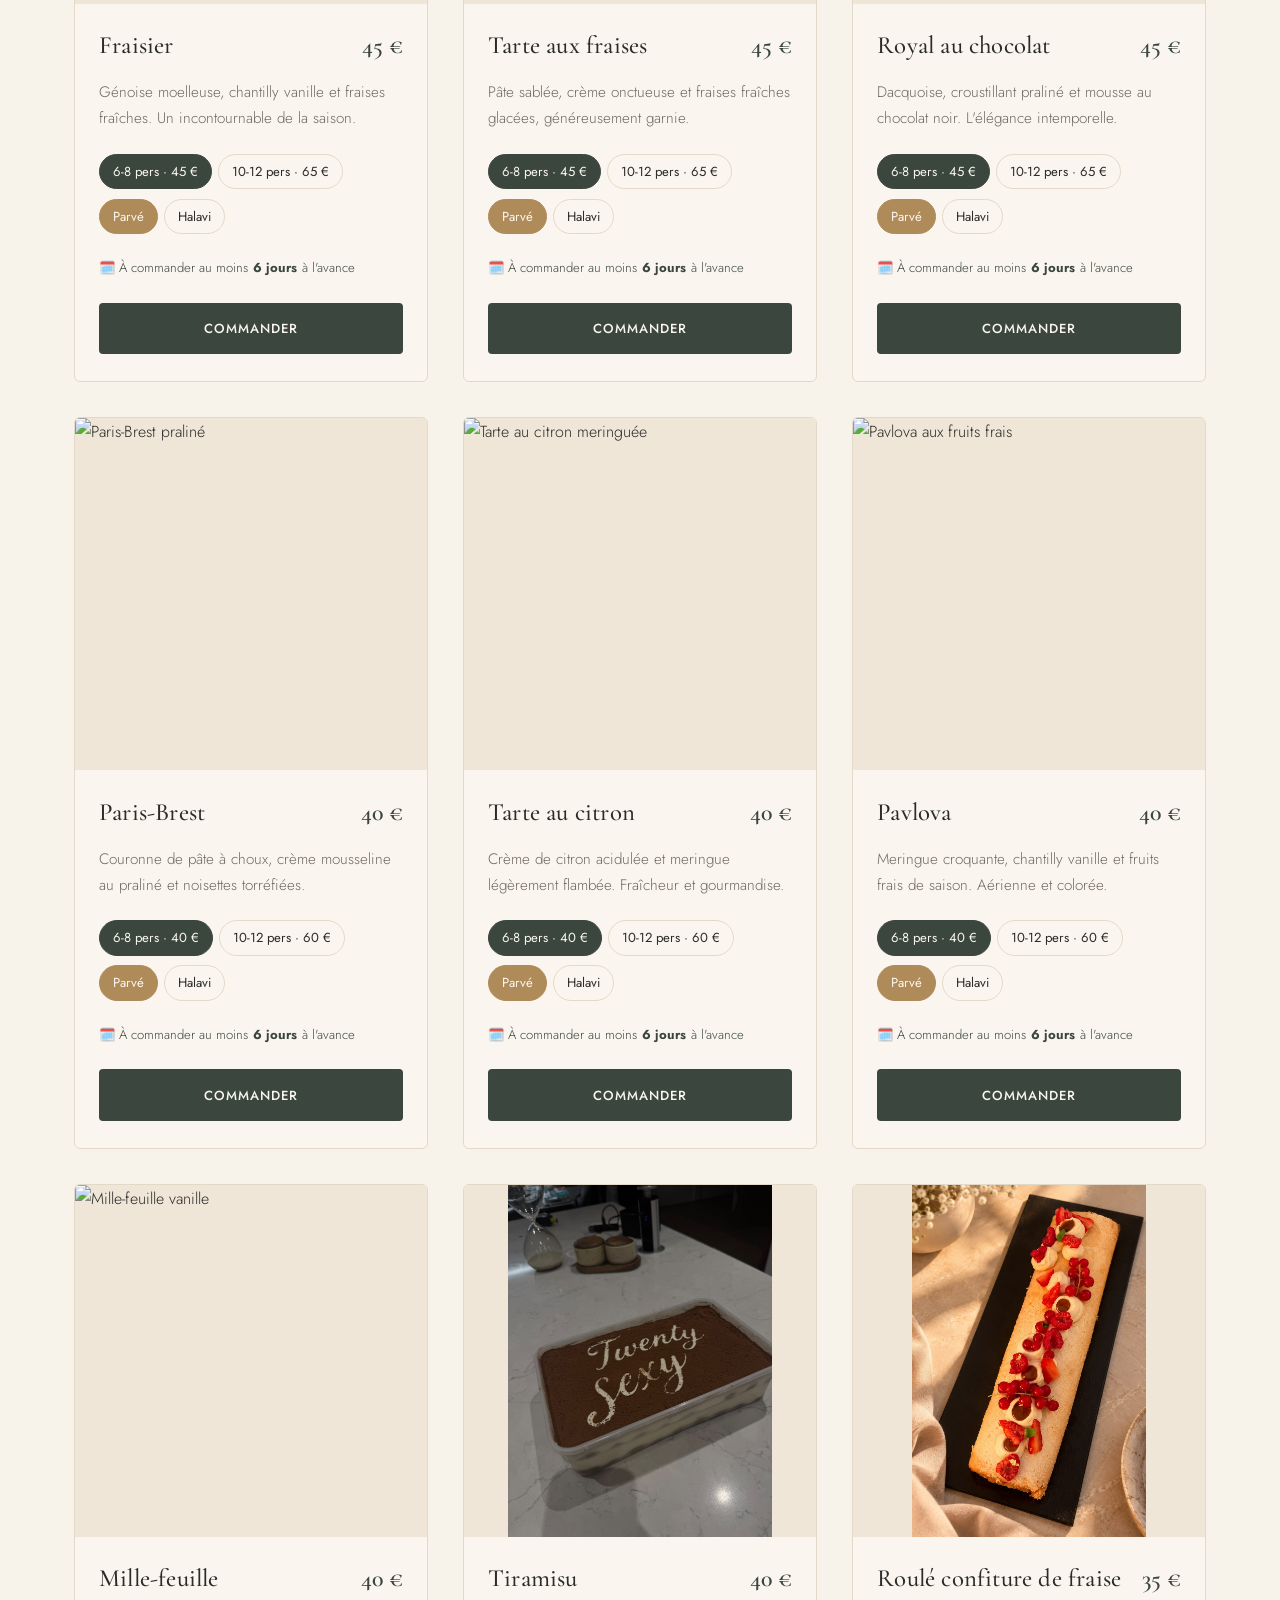
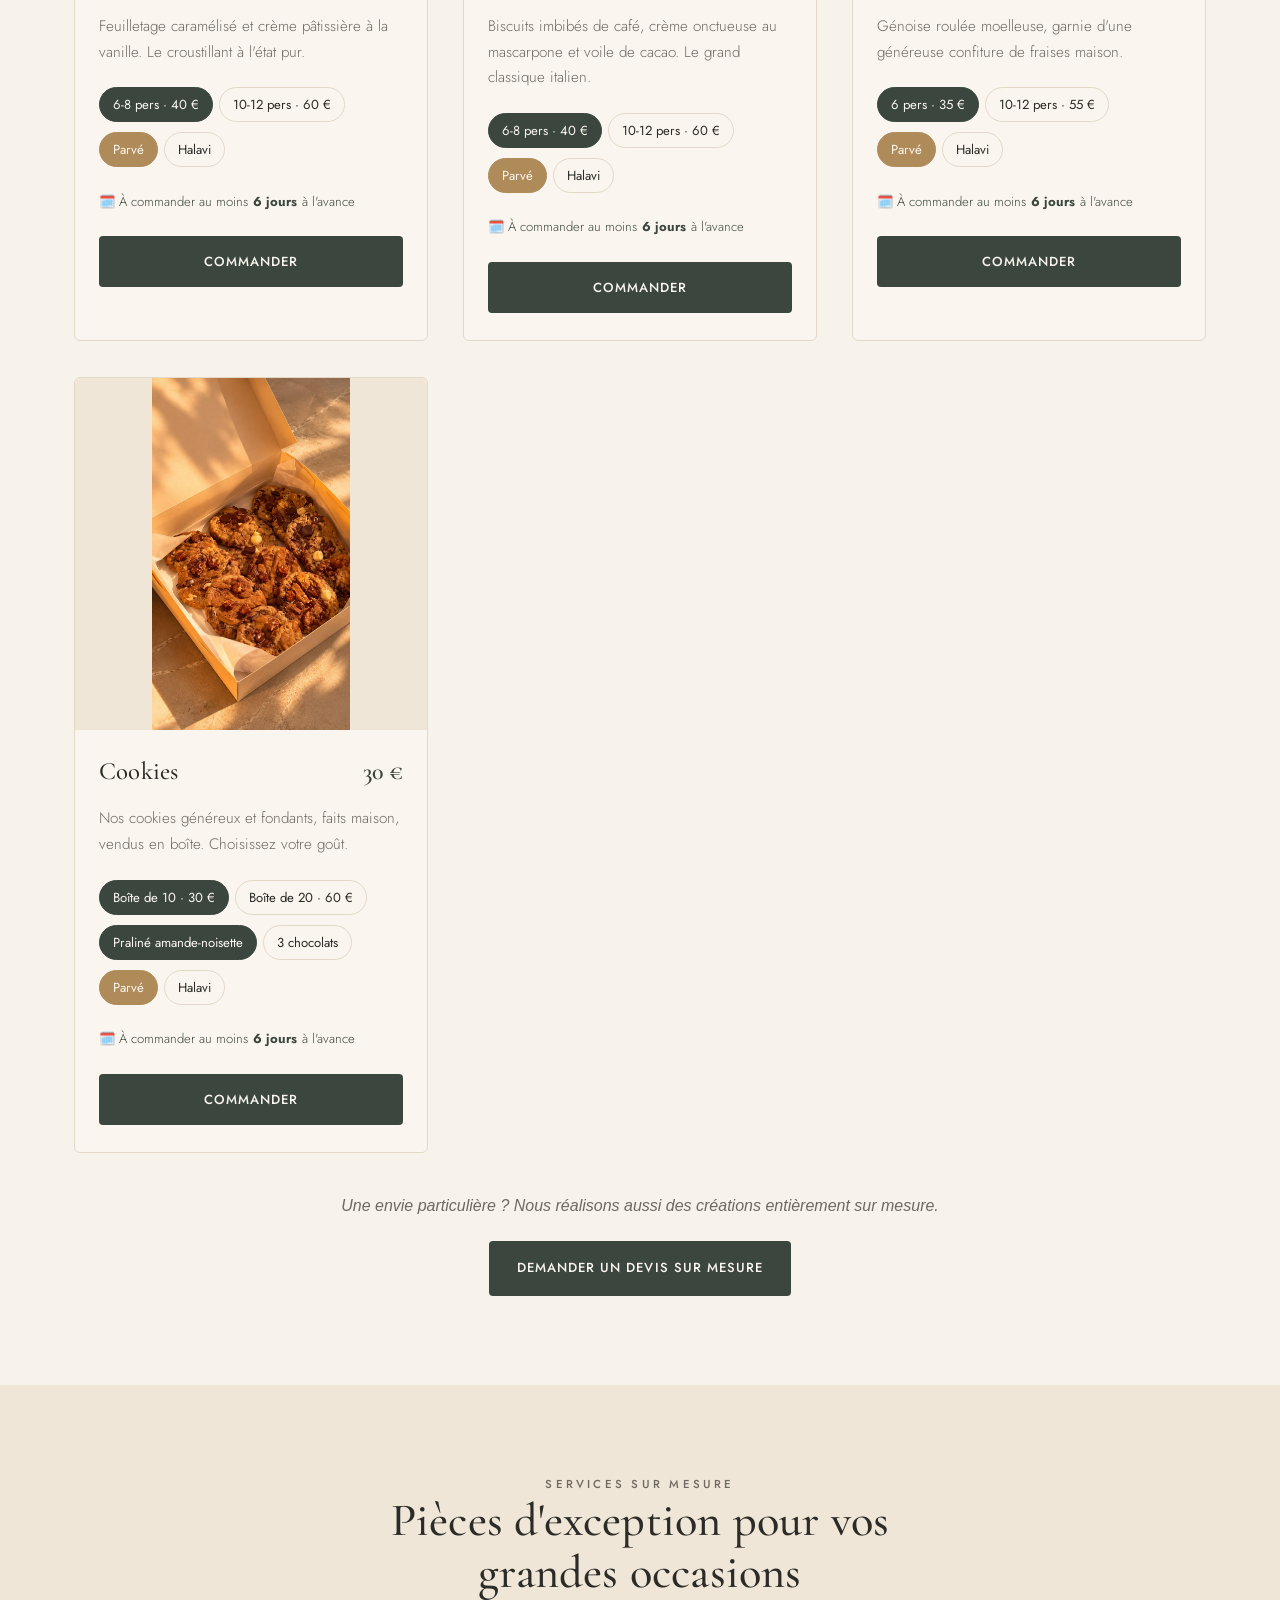
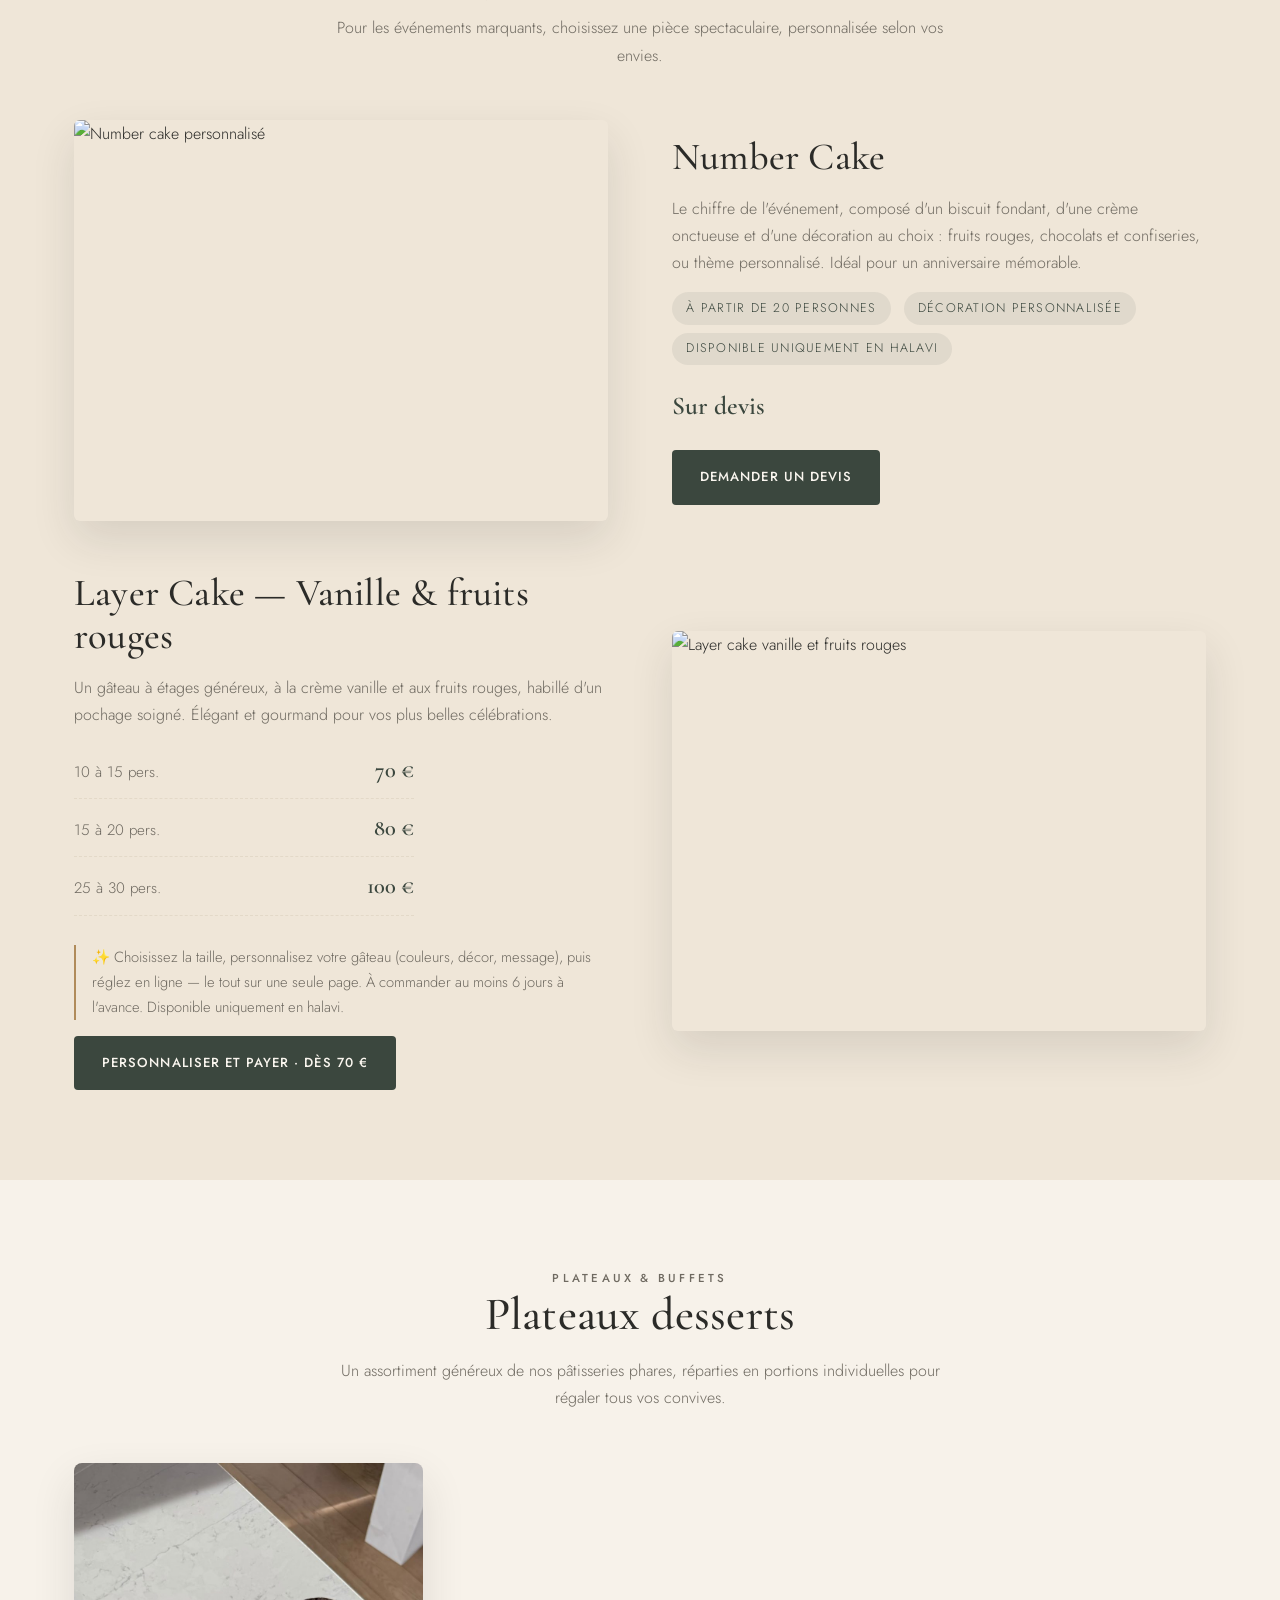
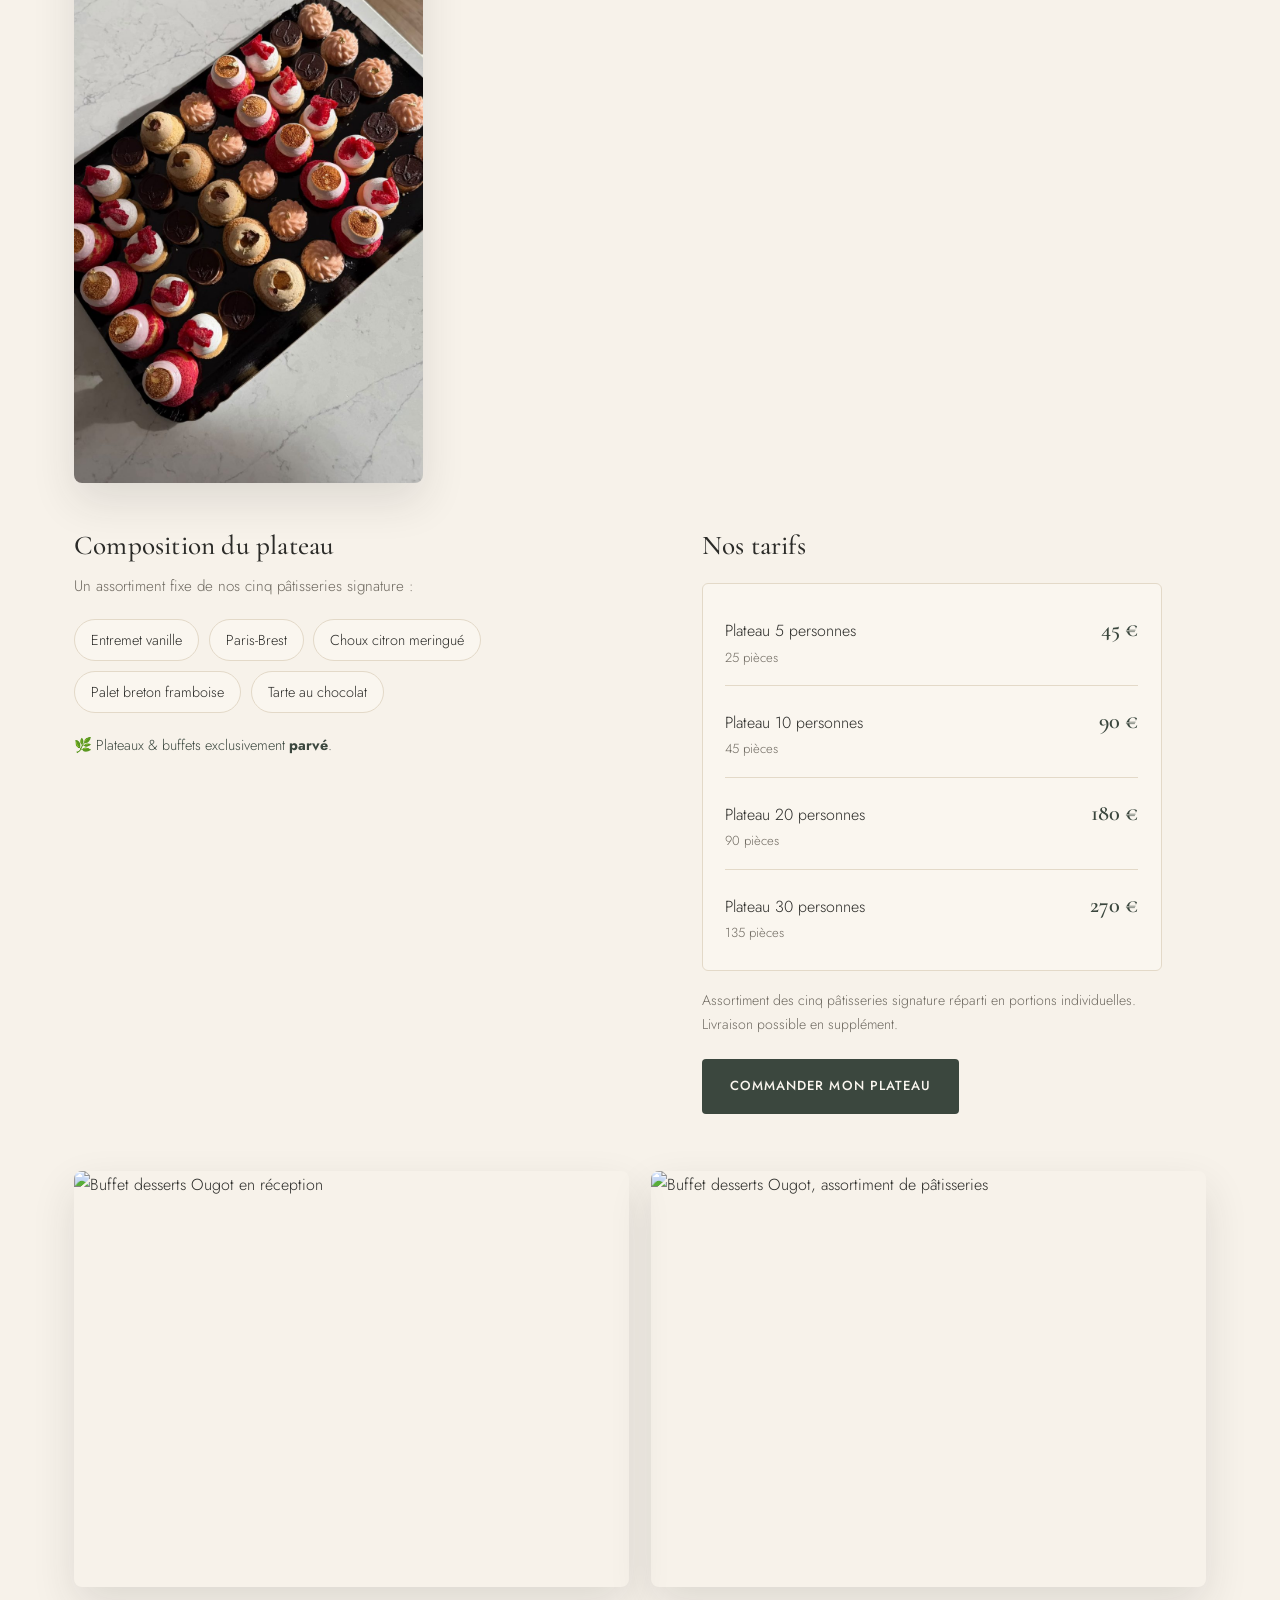
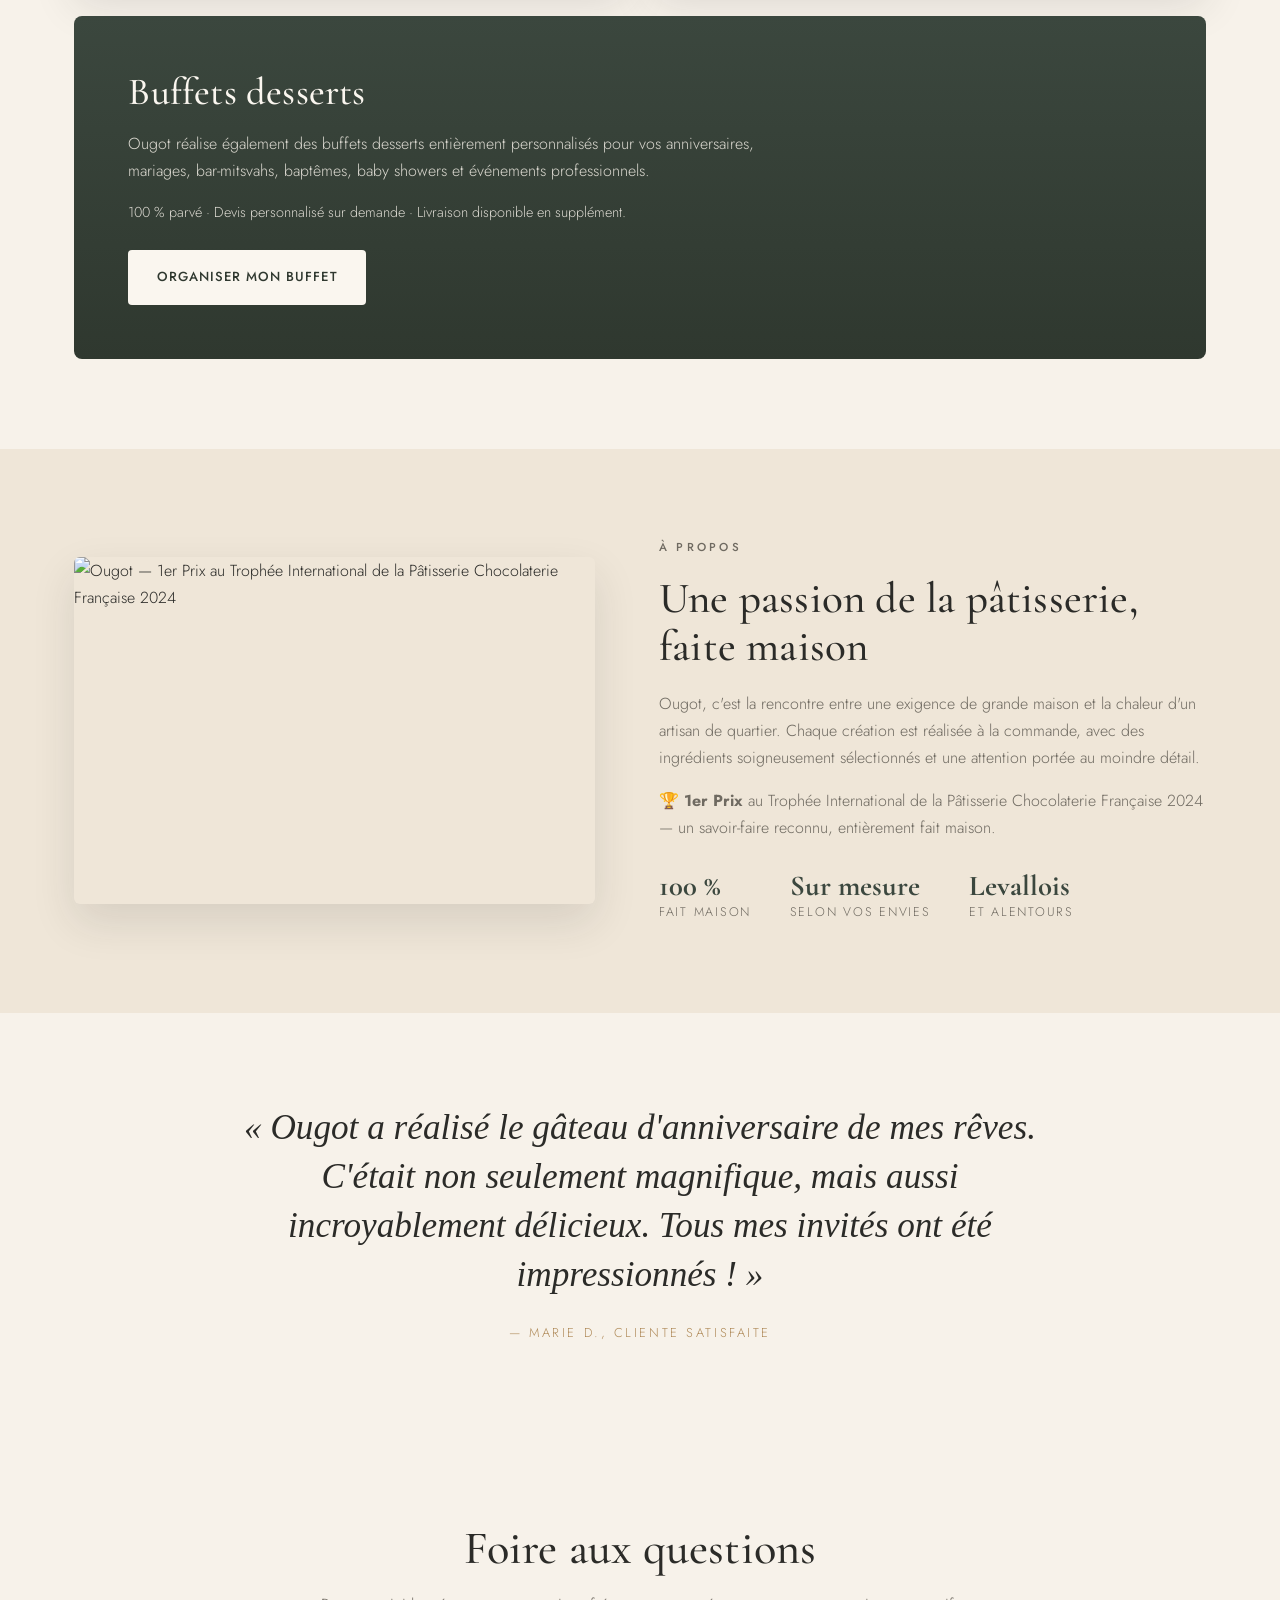
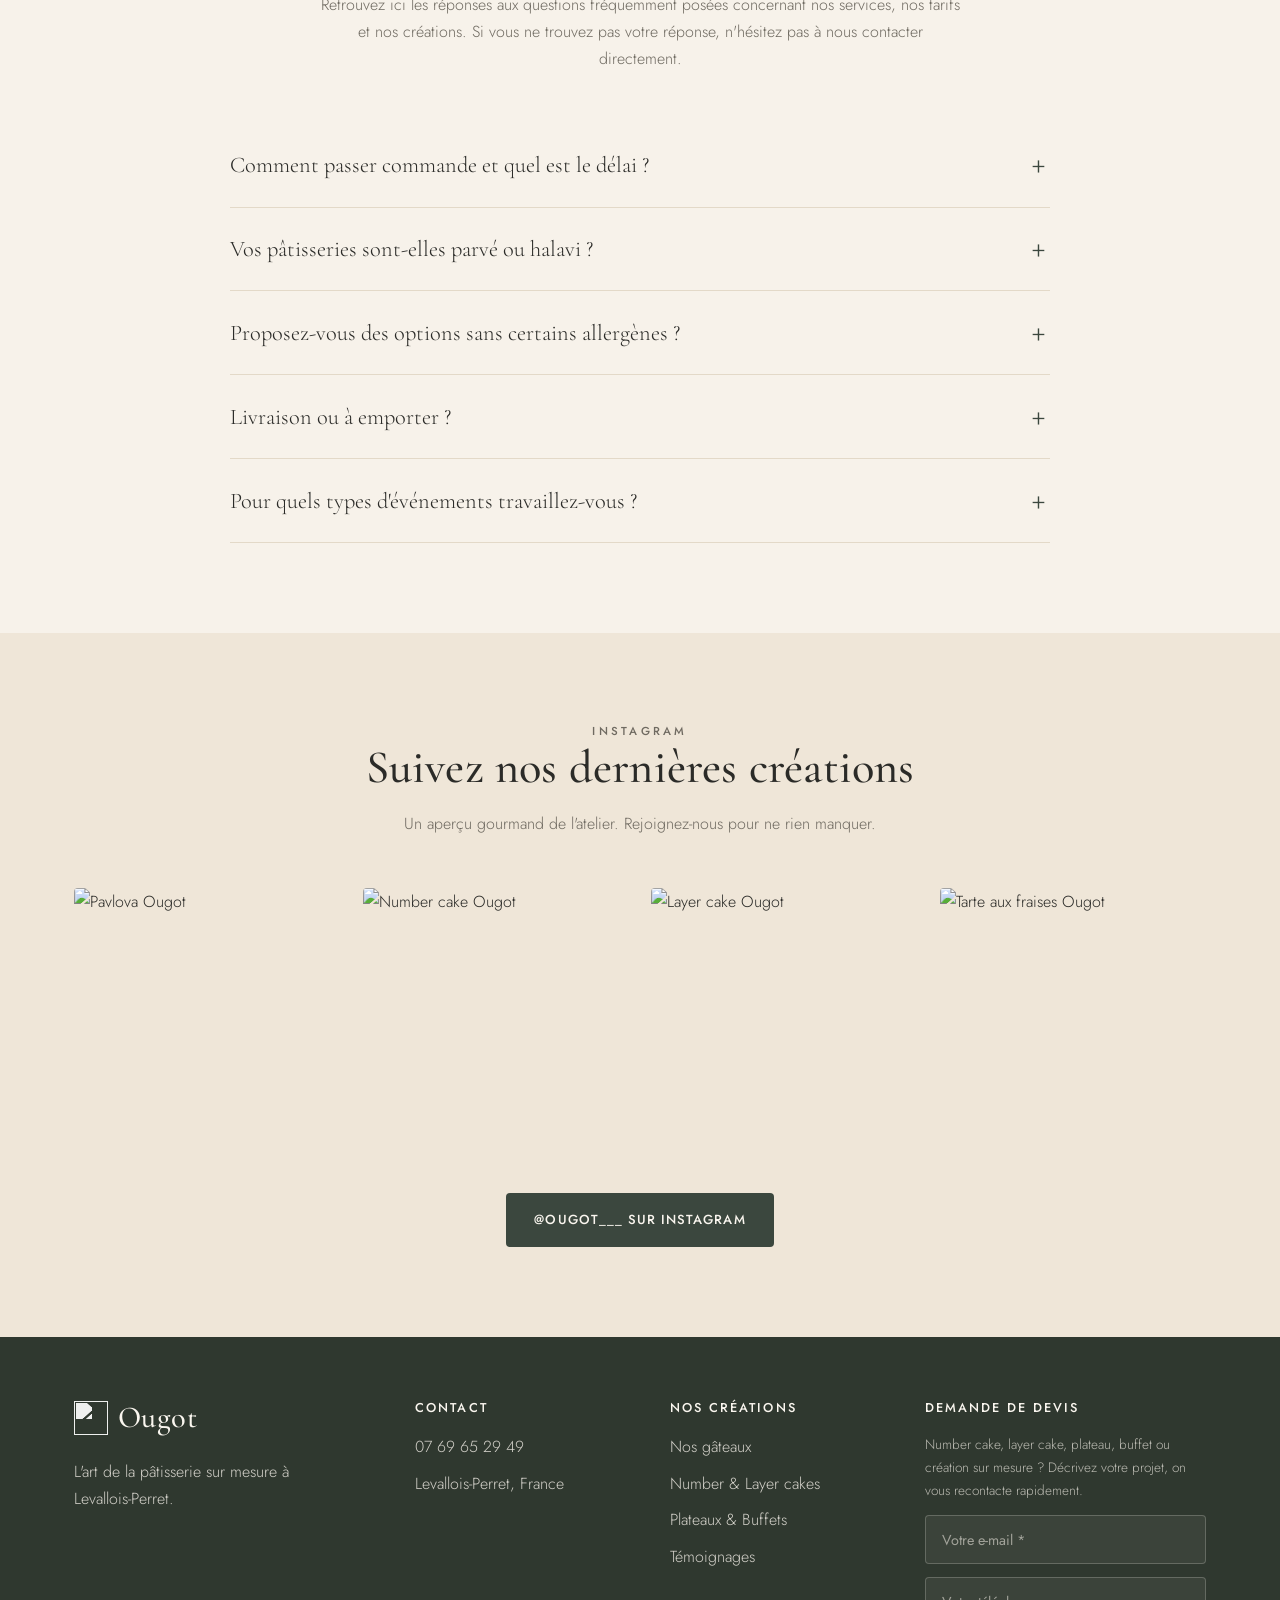
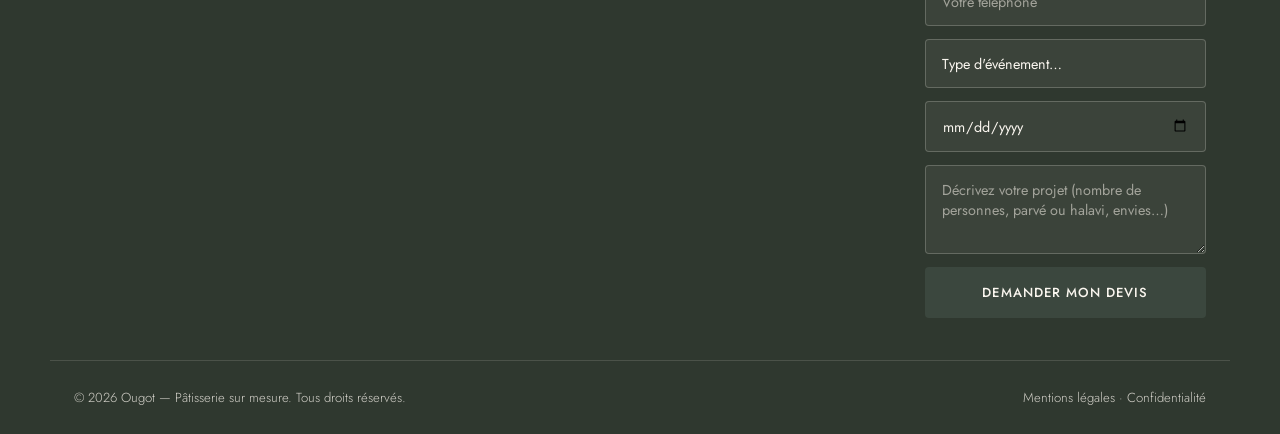
==== commit 9d92ca9d: "Cookies: un seul produit avec onglet gout (praline amande-noisette / 3 chocolats), cacherout adaptee" ====
--- a/index.html
+++ b/index.html
@@ -282,41 +282,26 @@
             </div>
           </article>
 
-          <article class="cake reveal">
-            <div class="cake-media"><img src="assets/images/creations/cookies.jpg" alt="Boîte de cookies 3 chocolats" loading="lazy" /></div>
-            <div class="cake-body">
-              <div class="cake-head"><h3>Cookies 3 chocolats</h3><span class="price">30&nbsp;€</span></div>
-              <p class="cake-desc">Cookies généreux aux trois chocolats (noir, lait, blanc), vendus en boîte. Disponibles uniquement en halavi.</p>
+          <article class="cake reveal cookie-card">
+            <div class="cake-media"><img src="assets/images/creations/cookies.jpg" alt="Boîte de cookies maison" loading="lazy" /></div>
+            <div class="cake-body">
+              <div class="cake-head"><h3>Cookies</h3><span class="price">30&nbsp;€</span></div>
+              <p class="cake-desc">Nos cookies généreux et fondants, faits maison, vendus en boîte. Choisissez votre goût.</p>
               <div class="cake-options">
                 <div class="opt-group opt-size" role="group" aria-label="Format">
                   <button type="button" class="opt is-active" data-price="30" data-serves="Boîte de 10">Boîte de 10 · 30 €</button>
                   <button type="button" class="opt" data-price="60" data-serves="Boîte de 20">Boîte de 20 · 60 €</button>
                 </div>
-                <div class="opt-group opt-kind" role="group" aria-label="Cacherout">
-                  <button type="button" class="opt is-active" data-kind="Halavi">Halavi</button>
-                </div>
-              </div>
-              <div class="cake-actions">
-                <button type="button" class="btn btn-dark btn-block cake-order">Commander</button>
-              </div>
-            </div>
-          </article>
-
-          <article class="cake reveal">
-            <div class="cake-media"><img src="assets/images/creations/cookies.jpg" alt="Boîte de cookies praliné amande-noisette" loading="lazy" /></div>
-            <div class="cake-body">
-              <div class="cake-head"><h3>Cookies praliné amande-noisette</h3><span class="price">30&nbsp;€</span></div>
-              <p class="cake-desc">Cookies fondants au praliné amande-noisette et éclats de fruits secs, vendus en boîte.</p>
-              <div class="cake-options">
-                <div class="opt-group opt-size" role="group" aria-label="Format">
-                  <button type="button" class="opt is-active" data-price="30" data-serves="Boîte de 10">Boîte de 10 · 30 €</button>
-                  <button type="button" class="opt" data-price="60" data-serves="Boîte de 20">Boîte de 20 · 60 €</button>
-                </div>
-                <div class="opt-group opt-kind" role="group" aria-label="Parvé ou halavi">
-                  <button type="button" class="opt is-active" data-kind="Parvé">Parvé</button>
-                  <button type="button" class="opt" data-kind="Halavi">Halavi</button>
-                </div>
-              </div>
+                <div class="opt-group opt-flavor" role="group" aria-label="Goût">
+                  <button type="button" class="opt is-active" data-flavor="Praliné amande-noisette" data-kosher="Parvé,Halavi">Praliné amande-noisette</button>
+                  <button type="button" class="opt" data-flavor="3 chocolats" data-kosher="Halavi">3 chocolats</button>
+                </div>
+                <div class="opt-group opt-kind" role="group" aria-label="Parvé ou halavi">
+                  <button type="button" class="opt is-active" data-kind="Parvé">Parvé</button>
+                  <button type="button" class="opt" data-kind="Halavi">Halavi</button>
+                </div>
+              </div>
+              <p class="cookie-kosher-note" hidden style="font-size:.82rem;color:#3b473e;margin:.5rem 0 0;">🧀 Le goût « 3 chocolats » est disponible <strong>uniquement en halavi</strong>.</p>
               <div class="cake-actions">
                 <button type="button" class="btn btn-dark btn-block cake-order">Commander</button>
               </div>
--- a/styles.css
+++ b/styles.css
@@ -0,0 +1,988 @@
+/* =========================================================
+   Ougot — Pâtisserie sur mesure
+   Palette : crème / vert forêt · Serif Cormorant + sans Jost
+   ========================================================= */
+
+:root {
+  --cream:        #f7f2ea;
+  --cream-soft:   #faf6ef;
+  --cream-deep:   #efe6d8;
+  --green:        #3b473e;
+  --green-dark:   #2f382f;
+  --green-soft:   #58685a;
+  --ink:          #2b2b28;
+  --muted:        #6f6a61;
+  --line:         #e3d9c8;
+  --gold:         #b08b5a;
+  --white:        #ffffff;
+
+  --serif: "Cormorant Garamond", Georgia, "Times New Roman", serif;
+  --sans:  "Jost", -apple-system, BlinkMacSystemFont, "Segoe UI", Roboto, sans-serif;
+
+  --maxw: 1180px;
+  --radius: 4px;
+  --shadow-sm: 0 2px 14px rgba(43, 43, 40, .06);
+  --shadow-md: 0 18px 44px rgba(43, 43, 40, .12);
+  --ease: cubic-bezier(.22, .61, .36, 1);
+}
+
+/* ---------- Reset / base ---------- */
+*, *::before, *::after { box-sizing: border-box; }
+
+[hidden] { display: none !important; }
+
+html { scroll-behavior: smooth; scroll-padding-top: 88px; }
+
+body {
+  margin: 0;
+  font-family: var(--sans);
+  font-weight: 300;
+  color: var(--ink);
+  background: var(--cream);
+  line-height: 1.7;
+  -webkit-font-smoothing: antialiased;
+  text-rendering: optimizeLegibility;
+}
+
+img { max-width: 100%; display: block; }
+
+a { color: inherit; text-decoration: none; }
+
+h1, h2, h3 {
+  font-family: var(--serif);
+  font-weight: 500;
+  line-height: 1.12;
+  letter-spacing: .2px;
+  margin: 0;
+  color: var(--ink);
+}
+
+p { margin: 0 0 1rem; }
+
+.container { width: 100%; max-width: var(--maxw); margin-inline: auto; padding-inline: 24px; }
+
+.visually-hidden {
+  position: absolute; width: 1px; height: 1px; padding: 0; margin: -1px;
+  overflow: hidden; clip: rect(0 0 0 0); white-space: nowrap; border: 0;
+}
+
+.eyebrow {
+  font-family: var(--sans);
+  text-transform: uppercase;
+  letter-spacing: .28em;
+  font-size: .72rem;
+  font-weight: 500;
+  color: var(--gold);
+  margin: 0 0 1rem;
+}
+
+/* ---------- Buttons ---------- */
+.btn {
+  display: inline-flex;
+  align-items: center;
+  justify-content: center;
+  gap: .5rem;
+  font-family: var(--sans);
+  font-weight: 500;
+  font-size: .82rem;
+  letter-spacing: .08em;
+  text-transform: uppercase;
+  padding: .95rem 1.7rem;
+  border-radius: var(--radius);
+  border: 1px solid transparent;
+  cursor: pointer;
+  transition: transform .25s var(--ease), background .25s var(--ease), color .25s var(--ease), border-color .25s var(--ease);
+}
+.btn:hover { transform: translateY(-2px); }
+.btn-primary { background: var(--green); color: var(--cream-soft); }
+.btn-primary:hover { background: var(--green-dark); }
+.btn-dark { background: var(--green); color: var(--cream-soft); }
+.btn-dark:hover { background: var(--green-dark); }
+.btn-ghost { background: transparent; color: var(--ink); border-color: var(--line); }
+.btn-ghost:hover { border-color: var(--green); color: var(--green); }
+.btn-light { background: var(--cream-soft); color: var(--green-dark); }
+.btn-light:hover { background: var(--white); }
+.btn-block { width: 100%; }
+
+/* ---------- Header ---------- */
+.site-header {
+  position: sticky;
+  top: 0;
+  z-index: 50;
+  background: rgba(247, 242, 234, .88);
+  backdrop-filter: blur(10px);
+  border-bottom: 1px solid transparent;
+  transition: border-color .3s var(--ease), box-shadow .3s var(--ease), background .3s var(--ease);
+}
+.site-header.is-scrolled {
+  border-color: var(--line);
+  box-shadow: var(--shadow-sm);
+}
+.header-inner {
+  display: flex;
+  align-items: center;
+  justify-content: space-between;
+  gap: 1.5rem;
+  min-height: 76px;
+}
+
+.brand { display: inline-flex; align-items: center; gap: .6rem; }
+.brand-mark { width: 34px; height: 34px; }
+.brand-name {
+  font-family: var(--serif);
+  font-size: 1.9rem;
+  font-weight: 500;
+  letter-spacing: .5px;
+  line-height: 1;
+}
+
+.primary-nav ul {
+  display: flex;
+  align-items: center;
+  gap: 1.6rem;
+  list-style: none;
+  margin: 0;
+  padding: 0;
+}
+.primary-nav a {
+  font-family: var(--sans);
+  font-size: .82rem;
+  font-weight: 400;
+  letter-spacing: .02em;
+  color: var(--ink);
+  padding: .35rem 0;
+  position: relative;
+  white-space: nowrap;
+  transition: color .2s var(--ease);
+}
+.primary-nav a::after {
+  content: "";
+  position: absolute;
+  left: 0; bottom: -2px;
+  width: 0; height: 1.5px;
+  background: var(--green);
+  transition: width .28s var(--ease);
+}
+.primary-nav a:hover,
+.primary-nav a.is-active { color: var(--green); }
+.primary-nav a:hover::after,
+.primary-nav a.is-active::after { width: 100%; }
+
+.nav-toggle {
+  display: none;
+  flex-direction: column;
+  justify-content: center;
+  gap: 5px;
+  width: 44px; height: 44px;
+  background: none; border: none; cursor: pointer;
+  padding: 10px;
+}
+.nav-toggle span {
+  display: block; height: 2px; width: 100%;
+  background: var(--ink); border-radius: 2px;
+  transition: transform .3s var(--ease), opacity .3s var(--ease);
+}
+.nav-toggle[aria-expanded="true"] span:nth-child(1) { transform: translateY(7px) rotate(45deg); }
+.nav-toggle[aria-expanded="true"] span:nth-child(2) { opacity: 0; }
+.nav-toggle[aria-expanded="true"] span:nth-child(3) { transform: translateY(-7px) rotate(-45deg); }
+
+/* ---------- Hero ---------- */
+.hero {
+  background:
+    radial-gradient(ellipse at 80% 0%, rgba(176,139,90,.10), transparent 55%),
+    linear-gradient(180deg, var(--cream-soft), var(--cream));
+  padding: clamp(3rem, 6vw, 5.5rem) 0 clamp(3.5rem, 7vw, 6rem);
+}
+.hero-grid {
+  display: grid;
+  grid-template-columns: 1.05fr 1fr;
+  gap: clamp(2rem, 5vw, 4.5rem);
+  align-items: center;
+}
+.hero-text h1 {
+  font-size: clamp(2.4rem, 5.2vw, 4rem);
+  margin: 0 0 1.4rem;
+}
+.hero-lead {
+  font-size: 1.08rem;
+  color: var(--muted);
+  max-width: 46ch;
+  margin-bottom: 2rem;
+}
+.hero-actions { display: flex; flex-wrap: wrap; gap: 1rem; }
+.hero-media {
+  position: relative;
+}
+.hero-media img {
+  width: 100%;
+  aspect-ratio: 4 / 5;
+  object-fit: cover;
+  border-radius: 6px;
+  box-shadow: var(--shadow-md);
+}
+.hero-media::after {
+  content: "";
+  position: absolute;
+  inset: 18px -18px -18px 18px;
+  border: 1px solid var(--line);
+  border-radius: 6px;
+  z-index: -1;
+}
+
+/* ---------- Section heads ---------- */
+.section-head {
+  max-width: 640px;
+  margin: 0 auto clamp(2.2rem, 4vw, 3.4rem);
+  text-align: center;
+}
+.section-head h2 {
+  font-size: clamp(2rem, 3.8vw, 2.9rem);
+  margin-bottom: 1rem;
+}
+.section-head p { color: var(--muted); margin: 0; }
+
+/* ---------- Services / cards ---------- */
+.services { padding: clamp(3.5rem, 7vw, 6rem) 0; }
+.cards {
+  display: grid;
+  grid-template-columns: repeat(2, 1fr);
+  gap: clamp(1.4rem, 3vw, 2.4rem);
+}
+.card {
+  background: var(--cream-soft);
+  border: 1px solid var(--line);
+  border-radius: 6px;
+  overflow: hidden;
+  display: flex;
+  flex-direction: column;
+  transition: transform .35s var(--ease), box-shadow .35s var(--ease);
+}
+.card:hover { transform: translateY(-6px); box-shadow: var(--shadow-md); }
+.card-media { overflow: hidden; }
+.card-media img {
+  width: 100%;
+  aspect-ratio: 16 / 11;
+  object-fit: cover;
+  transition: transform .6s var(--ease);
+}
+.card:hover .card-media img { transform: scale(1.05); }
+.card-body { padding: 1.8rem 1.7rem 2rem; display: flex; flex-direction: column; gap: .6rem; flex: 1; }
+.card-body h3 { font-size: 1.7rem; }
+.card-body p { color: var(--muted); margin: 0; flex: 1; }
+.card-body .btn { align-self: flex-start; margin-top: 1.2rem; }
+
+/* ---------- Menu : gâteaux ---------- */
+.menu { padding: clamp(3.5rem, 7vw, 6rem) 0; }
+.menu-grid {
+  display: grid;
+  grid-template-columns: repeat(3, 1fr);
+  gap: clamp(1.4rem, 3vw, 2.2rem);
+}
+.cake {
+  background: var(--cream-soft);
+  border: 1px solid var(--line);
+  border-radius: 6px;
+  overflow: hidden;
+  display: flex;
+  flex-direction: column;
+  transition: transform .35s var(--ease), box-shadow .35s var(--ease);
+}
+.cake:hover { transform: translateY(-6px); box-shadow: var(--shadow-md); }
+.cake-media { overflow: hidden; background: var(--cream-deep); }
+.cake-media img {
+  width: 100%;
+  aspect-ratio: 1 / 1;
+  object-fit: contain;
+  transition: transform .6s var(--ease);
+}
+.cake:hover .cake-media img { transform: scale(1.03); }
+.cake-body { padding: 1.4rem 1.5rem 1.7rem; display: flex; flex-direction: column; gap: .35rem; flex: 1; }
+.cake-head { display: flex; align-items: baseline; justify-content: space-between; gap: 1rem; }
+.cake-head h3 { font-size: 1.55rem; }
+.price {
+  font-family: var(--serif);
+  font-size: 1.5rem;
+  font-weight: 600;
+  color: var(--green);
+  white-space: nowrap;
+}
+.serves {
+  font-size: .72rem;
+  text-transform: uppercase;
+  letter-spacing: .14em;
+  color: var(--gold);
+  margin: 0;
+}
+.cake-desc { color: var(--muted); margin: .5rem 0 0; font-size: .95rem; }
+.menu-note { text-align: center; color: var(--muted); font-style: italic; margin: 2.4rem 0 1.4rem; }
+.menu-cta { text-align: center; }
+
+/* ---------- Signature : features ---------- */
+.signature { background: var(--cream-deep); padding: clamp(3.5rem, 7vw, 6rem) 0; }
+.feature {
+  display: grid;
+  grid-template-columns: 1fr 1fr;
+  gap: clamp(2rem, 5vw, 4rem);
+  align-items: center;
+  margin-top: clamp(2rem, 4vw, 3.5rem);
+}
+.feature:first-of-type { margin-top: 0; }
+.feature-media img {
+  width: 100%;
+  aspect-ratio: 4 / 3;
+  object-fit: cover;
+  border-radius: 6px;
+  box-shadow: var(--shadow-md);
+}
+.feature--reverse .feature-media { order: 2; }
+.feature-text h3 { font-size: clamp(1.8rem, 3.2vw, 2.4rem); margin-bottom: 1rem; }
+.feature-text p { color: var(--muted); }
+.feature-list { list-style: none; padding: 0; margin: 0 0 1.2rem; display: flex; flex-wrap: wrap; gap: .5rem .8rem; }
+.feature-list li {
+  font-size: .78rem;
+  text-transform: uppercase;
+  letter-spacing: .1em;
+  color: var(--green);
+  background: rgba(59, 71, 62, .08);
+  border-radius: 999px;
+  padding: .35rem .9rem;
+}
+.feature-price { margin: 0 0 1.4rem; }
+.feature-price span {
+  font-family: var(--serif);
+  font-size: 1.6rem;
+  font-weight: 600;
+  color: var(--green);
+}
+.tiers { display: grid; gap: .6rem; margin: 1.4rem 0 1.8rem; max-width: 340px; }
+.tier {
+  display: flex;
+  align-items: baseline;
+  justify-content: space-between;
+  gap: 1rem;
+  padding-bottom: .6rem;
+  border-bottom: 1px dashed var(--line);
+}
+.tier-serves { color: var(--muted); font-size: .95rem; }
+.tier-price { font-family: var(--serif); font-size: 1.4rem; font-weight: 600; color: var(--green); }
+
+/* ---------- Platters & buffets ---------- */
+.platters { padding: clamp(3.5rem, 7vw, 6rem) 0; }
+.subhead { font-size: 1.7rem; margin: 0 0 1.4rem; }
+.pastry-grid {
+  display: grid;
+  grid-template-columns: repeat(4, 1fr);
+  gap: clamp(1rem, 2.4vw, 1.6rem);
+  margin-bottom: clamp(2.4rem, 5vw, 3.5rem);
+}
+.pastry {
+  margin: 0;
+  background: var(--cream-soft);
+  border: 1px solid var(--line);
+  border-radius: 6px;
+  overflow: hidden;
+  transition: transform .3s var(--ease), box-shadow .3s var(--ease);
+}
+.pastry:hover { transform: translateY(-4px); box-shadow: var(--shadow-md); }
+.pastry img {
+  width: 100%;
+  aspect-ratio: 4 / 3;
+  object-fit: cover;
+  transition: transform .5s var(--ease);
+}
+.pastry:hover img { transform: scale(1.05); }
+.pastry figcaption {
+  font-family: var(--serif);
+  font-size: 1.15rem;
+  color: var(--ink);
+  text-align: center;
+  padding: .85rem .8rem 1rem;
+  line-height: 1.25;
+}
+.platter-showcase { margin-bottom: clamp(2rem, 4vw, 3rem); text-align: center; }
+.platter-showcase img {
+  max-width: 100%;
+  max-height: 620px;
+  width: auto;
+  height: auto;
+  border-radius: 8px;
+  box-shadow: var(--shadow-md);
+}
+.platters-grid {
+  display: grid;
+  grid-template-columns: 1.15fr 1fr;
+  gap: clamp(1.6rem, 4vw, 3rem);
+  align-items: start;
+  margin-bottom: clamp(2.4rem, 5vw, 3.6rem);
+}
+.pastry-chips {
+  list-style: none;
+  padding: 0;
+  margin: 0;
+  display: flex;
+  flex-wrap: wrap;
+  gap: .6rem;
+}
+.pastry-chips li {
+  background: var(--cream-soft);
+  border: 1px solid var(--line);
+  border-radius: 999px;
+  padding: .5rem 1rem;
+  font-size: .9rem;
+  color: var(--ink);
+}
+.platter-pricing { max-width: 460px; }
+.pricing-card {
+  background: var(--cream-soft);
+  border: 1px solid var(--line);
+  border-radius: 6px;
+  padding: .6rem 1.4rem;
+  margin-bottom: 1.1rem;
+}
+.pricing-row {
+  display: flex;
+  align-items: baseline;
+  justify-content: space-between;
+  gap: 1rem;
+  padding: 1rem 0;
+  border-bottom: 1px solid var(--line);
+}
+.pricing-row:last-child { border-bottom: none; }
+.pricing-row span { color: var(--ink); display: flex; flex-direction: column; }
+.pricing-row span em { font-style: normal; font-size: .82rem; color: var(--muted); margin-top: .15rem; }
+.pricing-row strong { font-family: var(--serif); font-size: 1.4rem; font-weight: 600; color: var(--green); white-space: nowrap; }
+.pricing-note { font-size: .88rem; color: var(--muted); margin-bottom: 1.4rem; }
+
+.platter-sub { font-size: .95rem; color: var(--muted); margin: -0.6rem 0 1.2rem; }
+.platter-pareve { font-size: .9rem; color: var(--green); margin-top: 1.2rem; }
+.platter-pareve strong { color: var(--green); }
+
+/* Notice délai / livraison / cacherout */
+.lead-notice {
+  margin: 1.6rem auto 0;
+  max-width: 760px;
+  background: var(--cream-soft);
+  border: 1px solid var(--line);
+  border-radius: 999px;
+  padding: .7rem 1.4rem;
+  font-size: .9rem;
+  color: var(--ink);
+  text-align: center;
+}
+.lead-notice strong { color: var(--green); }
+
+/* Layer cake : note personnalisation */
+.feature-custom {
+  margin-top: 1.4rem;
+  font-size: .92rem;
+  color: var(--muted);
+  border-left: 2px solid var(--gold);
+  padding-left: 1rem;
+}
+.feature-custom a { color: var(--green); text-decoration: underline; }
+
+.buffet-section {
+  display: grid;
+  gap: clamp(1.2rem, 2.5vw, 1.8rem);
+}
+.buffet-gallery {
+  display: grid;
+  grid-template-columns: 1fr 1fr;
+  gap: clamp(.8rem, 2vw, 1.4rem);
+}
+.buffet-gallery img {
+  width: 100%;
+  aspect-ratio: 4 / 3;
+  object-fit: cover;
+  border-radius: 8px;
+  box-shadow: var(--shadow-md);
+}
+.buffet {
+  background: linear-gradient(180deg, var(--green), var(--green-dark));
+  border-radius: 8px;
+  color: var(--cream-soft);
+  padding: clamp(2.4rem, 5vw, 3.4rem);
+}
+.buffet-inner { max-width: 640px; }
+.buffet h3 { color: var(--cream-soft); font-size: clamp(1.8rem, 3.2vw, 2.4rem); margin-bottom: 1rem; }
+.buffet p { color: rgba(247, 242, 234, .85); }
+.buffet-meta { font-size: .9rem; color: rgba(247, 242, 234, .7); margin-bottom: 1.6rem; }
+
+/* ---------- About ---------- */
+.about {
+  background: var(--cream-deep);
+  padding: clamp(3.5rem, 7vw, 6rem) 0;
+}
+.about-grid {
+  display: grid;
+  grid-template-columns: 1fr 1.05fr;
+  gap: clamp(2rem, 5vw, 4rem);
+  align-items: center;
+}
+.about-media img {
+  width: 100%;
+  aspect-ratio: 3 / 2;
+  object-fit: cover;
+  border-radius: 6px;
+  box-shadow: var(--shadow-md);
+}
+.about-text h2 { font-size: clamp(1.9rem, 3.6vw, 2.7rem); margin-bottom: 1.2rem; }
+.about-text p { color: var(--muted); }
+.about-highlights {
+  display: flex;
+  flex-wrap: wrap;
+  gap: 1.6rem 2.4rem;
+  list-style: none;
+  padding: 0;
+  margin: 1.8rem 0 0;
+}
+.about-highlights li { display: flex; flex-direction: column; }
+.about-highlights strong {
+  font-family: var(--serif);
+  font-size: 1.8rem;
+  color: var(--green);
+  line-height: 1.1;
+}
+.about-highlights span {
+  font-size: .78rem;
+  text-transform: uppercase;
+  letter-spacing: .14em;
+  color: var(--muted);
+}
+
+/* ---------- Testimonial ---------- */
+.testimonial {
+  padding: clamp(3.5rem, 7vw, 6rem) 0;
+  text-align: center;
+}
+.testimonial blockquote { margin: 0; max-width: 820px; margin-inline: auto; }
+.testimonial blockquote p {
+  font-family: var(--serif);
+  font-size: clamp(1.5rem, 3.2vw, 2.2rem);
+  font-style: italic;
+  line-height: 1.4;
+  color: var(--ink);
+  margin-bottom: 1.4rem;
+}
+.testimonial footer {
+  font-family: var(--sans);
+  text-transform: uppercase;
+  letter-spacing: .2em;
+  font-size: .8rem;
+  color: var(--gold);
+}
+
+/* ---------- CTA ---------- */
+.cta {
+  background:
+    linear-gradient(180deg, var(--green), var(--green-dark));
+  color: var(--cream-soft);
+  padding: clamp(3.5rem, 7vw, 5.5rem) 0;
+}
+.cta-inner { max-width: 640px; margin-inline: auto; text-align: center; }
+.cta-inner h2 { color: var(--cream-soft); font-size: clamp(2rem, 4vw, 2.9rem); margin-bottom: 1.1rem; }
+.cta-inner p { color: rgba(247, 242, 234, .82); margin-bottom: 2rem; }
+
+/* ---------- FAQ ---------- */
+.faq { padding: clamp(3.5rem, 7vw, 6rem) 0; }
+.faq-list { max-width: 820px; margin-inline: auto; }
+.faq-item {
+  border-bottom: 1px solid var(--line);
+}
+.faq-item summary {
+  list-style: none;
+  cursor: pointer;
+  padding: 1.4rem 3rem 1.4rem 0;
+  position: relative;
+  font-family: var(--serif);
+  font-size: 1.4rem;
+  color: var(--ink);
+  transition: color .2s var(--ease);
+}
+.faq-item summary::-webkit-details-marker { display: none; }
+.faq-item summary:hover { color: var(--green); }
+.faq-item summary::after {
+  content: "+";
+  position: absolute;
+  right: 4px; top: 50%;
+  transform: translateY(-50%);
+  font-family: var(--sans);
+  font-size: 1.6rem;
+  font-weight: 300;
+  color: var(--green);
+  transition: transform .3s var(--ease);
+}
+.faq-item[open] summary::after { transform: translateY(-50%) rotate(45deg); }
+.faq-answer { padding: 0 3rem 1.5rem 0; color: var(--muted); }
+.faq-answer p { margin: 0; }
+
+/* ---------- Instagram ---------- */
+.instagram {
+  background: var(--cream-deep);
+  padding: clamp(3.5rem, 7vw, 6rem) 0;
+}
+.insta-grid {
+  display: grid;
+  grid-template-columns: repeat(4, 1fr);
+  gap: clamp(.8rem, 2vw, 1.4rem);
+}
+.insta-tile {
+  display: block;
+  overflow: hidden;
+  border-radius: 4px;
+  position: relative;
+}
+.insta-tile img {
+  width: 100%;
+  aspect-ratio: 1 / 1;
+  object-fit: cover;
+  transition: transform .5s var(--ease);
+}
+.insta-tile::after {
+  content: "";
+  position: absolute; inset: 0;
+  background: rgba(59, 71, 62, 0);
+  transition: background .35s var(--ease);
+}
+.insta-tile:hover img { transform: scale(1.08); }
+.insta-tile:hover::after { background: rgba(59, 71, 62, .18); }
+.insta-cta { text-align: center; margin-top: 2.4rem; }
+
+/* ---------- Footer ---------- */
+.site-footer {
+  background: var(--green-dark);
+  color: rgba(247, 242, 234, .82);
+  padding: clamp(3rem, 5vw, 4.5rem) 0 1.6rem;
+}
+.footer-grid {
+  display: grid;
+  grid-template-columns: 1.4fr 1fr 1fr 1.3fr;
+  gap: 2.4rem;
+  padding-bottom: 2.6rem;
+  border-bottom: 1px solid rgba(247, 242, 234, .14);
+}
+.brand--footer .brand-name { color: var(--cream-soft); }
+.brand--footer .brand-mark { filter: brightness(0) invert(1); opacity: .92; }
+.footer-brand p { margin-top: .9rem; max-width: 28ch; }
+.footer-col h3 {
+  font-family: var(--sans);
+  font-size: .8rem;
+  text-transform: uppercase;
+  letter-spacing: .16em;
+  font-weight: 500;
+  color: var(--cream-soft);
+  margin-bottom: 1.1rem;
+}
+.footer-list { list-style: none; padding: 0; margin: 0; display: grid; gap: .6rem; }
+.footer-list a { transition: color .2s var(--ease); }
+.footer-list a:hover { color: var(--cream-soft); }
+.footer-form { display: grid; gap: .8rem; }
+.footer-form input,
+.footer-form select,
+.footer-form textarea {
+  width: 100%;
+  padding: .85rem 1rem;
+  border-radius: var(--radius);
+  border: 1px solid rgba(247, 242, 234, .22);
+  background: rgba(247, 242, 234, .06);
+  color: var(--cream-soft);
+  font-family: var(--sans);
+  font-size: .9rem;
+}
+.footer-form textarea { resize: vertical; min-height: 3.4rem; }
+.footer-form select { appearance: none; cursor: pointer; }
+.footer-form select option { color: #2b2b28; }
+.footer-form input::placeholder,
+.footer-form textarea::placeholder { color: rgba(247, 242, 234, .55); }
+.footer-form input:focus,
+.footer-form select:focus,
+.footer-form textarea:focus { outline: none; border-color: var(--gold); }
+.footer-bottom {
+  display: flex;
+  flex-wrap: wrap;
+  justify-content: space-between;
+  gap: .6rem;
+  padding-top: 1.6rem;
+  font-size: .82rem;
+}
+.footer-bottom p { margin: 0; }
+.footer-legal a:hover { color: var(--cream-soft); }
+
+/* ---------- Reveal on scroll ---------- */
+.reveal {
+  opacity: 0;
+  transform: translateY(26px);
+  transition: opacity .7s var(--ease), transform .7s var(--ease);
+}
+.reveal.is-visible { opacity: 1; transform: none; }
+
+/* ---------- Responsive ---------- */
+@media (max-width: 1000px) {
+  .menu-grid { grid-template-columns: repeat(2, 1fr); }
+}
+
+@media (max-width: 960px) {
+  .hero-grid { grid-template-columns: 1fr; }
+  .hero-media { order: -1; max-width: 480px; }
+  .about-grid { grid-template-columns: 1fr; }
+  .about-media { max-width: 460px; }
+  .footer-grid { grid-template-columns: 1fr 1fr; }
+  .feature, .feature--reverse { grid-template-columns: 1fr; }
+  .feature-media, .feature--reverse .feature-media { order: -1; max-width: 520px; }
+  .pastry-grid { grid-template-columns: repeat(3, 1fr); }
+  .platters-grid { grid-template-columns: 1fr; }
+}
+
+@media (max-width: 860px) {
+  .nav-toggle { display: flex; }
+  .primary-nav {
+    position: fixed;
+    inset: 76px 0 auto 0;
+    background: var(--cream-soft);
+    border-bottom: 1px solid var(--line);
+    box-shadow: var(--shadow-md);
+    max-height: 0;
+    overflow: hidden;
+    transition: max-height .4s var(--ease);
+  }
+  .primary-nav.is-open { max-height: 70vh; }
+  .primary-nav ul {
+    flex-direction: column;
+    align-items: stretch;
+    gap: 0;
+    padding: .5rem 24px 1.2rem;
+  }
+  .primary-nav li { border-bottom: 1px solid var(--line); }
+  .primary-nav li:last-child { border-bottom: none; }
+  .primary-nav a { display: block; padding: 1rem 0; font-size: .95rem; }
+  .primary-nav a::after { display: none; }
+}
+
+@media (max-width: 620px) {
+  .cards { grid-template-columns: 1fr; }
+  .menu-grid { grid-template-columns: 1fr; }
+  .pastry-grid { grid-template-columns: repeat(2, 1fr); }
+  .insta-grid { grid-template-columns: repeat(2, 1fr); }
+  .footer-grid { grid-template-columns: 1fr; }
+  .hero-media::after { display: none; }
+}
+
+@media (prefers-reduced-motion: reduce) {
+  html { scroll-behavior: auto; }
+  .reveal { opacity: 1; transform: none; transition: none; }
+  * { animation-duration: .001ms !important; transition-duration: .001ms !important; }
+}
+
+/* =========================================================
+   Boutique : panier & commande
+   ========================================================= */
+.header-actions { display: flex; align-items: center; gap: .4rem; }
+
+.cart-btn {
+  position: relative;
+  display: inline-flex;
+  align-items: center;
+  justify-content: center;
+  width: 44px; height: 44px;
+  background: none; border: none; cursor: pointer;
+  color: var(--ink);
+  border-radius: 999px;
+  transition: background .2s var(--ease), color .2s var(--ease);
+}
+.cart-btn:hover { background: rgba(59,71,62,.08); color: var(--green); }
+.cart-count {
+  position: absolute; top: 3px; right: 2px;
+  min-width: 18px; height: 18px; padding: 0 4px;
+  background: var(--gold); color: #fff;
+  font-family: var(--sans); font-size: .68rem; font-weight: 600;
+  border-radius: 999px;
+  display: flex; align-items: center; justify-content: center;
+  line-height: 1;
+}
+
+.btn-sm { padding: .5rem .9rem; font-size: .68rem; }
+
+/* Add-to-cart in cake cards */
+.cake-body .add-to-cart { align-self: flex-start; margin-top: 1.1rem; }
+.add-to-cart.added { background: var(--gold); }
+
+/* Layer cake tiers: make room for the button */
+.tier { flex-wrap: wrap; }
+.tier .add-to-cart { margin-left: auto; }
+
+/* Overlay */
+.cart-overlay {
+  position: fixed; inset: 0;
+  background: rgba(43,43,40,.5);
+  backdrop-filter: blur(2px);
+  z-index: 90;
+  opacity: 0; transition: opacity .3s var(--ease);
+}
+.cart-overlay.is-open { opacity: 1; }
+
+/* Drawer */
+.cart-drawer {
+  position: fixed; top: 0; right: 0; bottom: 0;
+  width: min(420px, 92vw);
+  background: var(--cream-soft);
+  z-index: 100;
+  display: flex; flex-direction: column;
+  transform: translateX(100%);
+  transition: transform .35s var(--ease);
+  box-shadow: -12px 0 40px rgba(43,43,40,.18);
+}
+.cart-drawer.is-open { transform: none; }
+.cart-drawer-head {
+  display: flex; align-items: center; justify-content: space-between;
+  padding: 1.4rem 1.5rem;
+  border-bottom: 1px solid var(--line);
+}
+.cart-drawer-head h2 { font-size: 1.6rem; }
+.cart-close {
+  background: none; border: none; cursor: pointer;
+  font-size: 1.9rem; line-height: 1; color: var(--muted);
+  width: 40px; height: 40px; border-radius: 999px;
+  transition: background .2s var(--ease), color .2s var(--ease);
+}
+.cart-close:hover { background: rgba(59,71,62,.08); color: var(--ink); }
+.cart-body { padding: 1.3rem 1.5rem 1.6rem; overflow-y: auto; flex: 1; }
+
+/* Cart items */
+.cart-items { list-style: none; margin: 0 0 1rem; padding: 0; display: grid; gap: .9rem; }
+.cart-item {
+  display: grid;
+  grid-template-columns: 1fr auto;
+  gap: .2rem .8rem;
+  padding-bottom: .9rem;
+  border-bottom: 1px solid var(--line);
+}
+.cart-item h4 { font-family: var(--serif); font-size: 1.2rem; font-weight: 500; margin: 0; }
+.cart-item .ci-serves { grid-column: 1; font-size: .74rem; text-transform: uppercase; letter-spacing: .12em; color: var(--gold); }
+.cart-item .ci-price { font-family: var(--serif); font-size: 1.2rem; color: var(--green); font-weight: 600; text-align: right; }
+.cart-qty { grid-column: 1; display: inline-flex; align-items: center; gap: .5rem; margin-top: .35rem; }
+.cart-qty button {
+  width: 26px; height: 26px; border-radius: 6px;
+  border: 1px solid var(--line); background: var(--white); cursor: pointer;
+  font-size: 1rem; line-height: 1; color: var(--ink);
+  display: inline-flex; align-items: center; justify-content: center;
+}
+.cart-qty button:hover { border-color: var(--green); color: var(--green); }
+.cart-qty span { min-width: 20px; text-align: center; font-weight: 500; }
+.ci-remove { grid-column: 2; align-self: end; background: none; border: none; color: var(--muted); cursor: pointer; font-size: .78rem; text-decoration: underline; padding: 0; }
+.ci-remove:hover { color: #a33; }
+
+.cart-empty { color: var(--muted); text-align: center; padding: 2rem 0; }
+.cart-total {
+  display: flex; align-items: baseline; justify-content: space-between;
+  padding: 1rem 0; margin-top: .4rem;
+  border-top: 2px solid var(--line);
+  font-size: 1.05rem;
+}
+.cart-total strong { font-family: var(--serif); font-size: 1.7rem; color: var(--green); }
+.cart-note { font-size: .78rem; color: var(--muted); margin: .8rem 0 0; text-align: center; }
+
+/* Checkout form */
+.checkout-form { display: grid; gap: .9rem; }
+.checkout-back, .checkout-close-done {
+  justify-self: start; background: none; border: none; cursor: pointer;
+  color: var(--green); font-family: var(--sans); font-size: .85rem; padding: 0;
+}
+.checkout-back:hover { text-decoration: underline; }
+.checkout-form h3, .checkout-done h3 { font-size: 1.4rem; }
+.checkout-form label { display: grid; gap: .35rem; font-size: .82rem; color: var(--muted); font-weight: 500; }
+.checkout-form input,
+.checkout-form textarea {
+  width: 100%; padding: .7rem .85rem;
+  border: 1px solid var(--line); border-radius: var(--radius);
+  background: var(--white); font-family: var(--sans); font-size: .95rem; color: var(--ink);
+}
+.checkout-form input:focus,
+.checkout-form textarea:focus { outline: none; border-color: var(--green); }
+.mode-choice { border: none; padding: 0; margin: 0; display: grid; gap: .4rem; }
+.mode-choice legend { font-size: .82rem; color: var(--muted); font-weight: 500; padding: 0; margin-bottom: .1rem; }
+.mode-choice .radio { display: flex; align-items: center; gap: .5rem; font-size: .92rem; color: var(--ink); font-weight: 400; }
+.mode-choice .radio input { width: auto; margin: 0; }
+.checkout-summary {
+  background: var(--cream-deep); border-radius: var(--radius);
+  padding: .9rem 1rem; font-size: .88rem; color: var(--ink);
+}
+.checkout-summary .cs-line { display: flex; justify-content: space-between; gap: 1rem; padding: .15rem 0; }
+.checkout-summary .cs-total { border-top: 1px solid var(--line); margin-top: .4rem; padding-top: .5rem; font-weight: 600; }
+
+/* Confirmation */
+.checkout-done { text-align: center; padding: 1.5rem 0; }
+.check-ico {
+  width: 64px; height: 64px; margin: 0 auto 1.1rem;
+  border-radius: 999px; background: var(--green); color: var(--cream-soft);
+  display: flex; align-items: center; justify-content: center; font-size: 2rem;
+}
+.checkout-done p { color: var(--muted); margin-bottom: 1.4rem; }
+
+@media (prefers-reduced-motion: reduce) {
+  .cart-drawer, .cart-overlay { transition: none; }
+}
+
+.order-ref {
+  font-family: var(--sans);
+  font-size: .82rem;
+  letter-spacing: .04em;
+  color: var(--green);
+  background: var(--cream-deep);
+  border-radius: var(--radius);
+  padding: .6rem 1rem;
+  margin: 0 0 1.2rem;
+  display: inline-block;
+}
+.checkout-done .btn + .btn { margin-top: .7rem; }
+
+/* ---------- Options gâteau (taille + pareve/halavi) ---------- */
+.cake-options { margin-top: 1rem; display: grid; gap: .6rem; }
+.opt-group { display: flex; flex-wrap: wrap; gap: .4rem; }
+.opt-group .opt {
+  cursor: pointer;
+  font-family: var(--sans);
+  font-size: .82rem;
+  padding: .45rem .8rem;
+  border-radius: 999px;
+  border: 1px solid var(--line);
+  background: var(--cream-soft);
+  color: var(--ink);
+  transition: all .18s var(--ease);
+  white-space: nowrap;
+}
+.opt-group .opt:hover { border-color: var(--gold); }
+.opt-group .opt.is-active {
+  background: var(--green);
+  border-color: var(--green);
+  color: var(--cream-soft);
+}
+.opt-kind .opt.is-active { background: var(--gold); border-color: var(--gold); }
+
+/* ---------- Paiement en ligne (Stripe) ---------- */
+.cake-actions { display: flex; flex-direction: column; gap: .5rem; margin-top: 1.1rem; align-items: flex-start; }
+.cake-actions .btn { margin-top: 0; }
+.btn-pay { background: var(--gold); color: #fff; border-color: var(--gold); }
+.btn-pay:hover { background: #9a7748; border-color: #9a7748; }
+.cake-pay.is-soon { background: var(--cream-deep); color: var(--muted); border-color: var(--line); cursor: default; pointer-events: none; }
+
+/* Rappel du délai de 6 jours */
+.cake-delay { margin: 1.1rem 0 0; font-size: .82rem; color: var(--green); display: flex; align-items: center; gap: .3rem; }
+.cake-delay strong { color: var(--green); }
+.cart-delay {
+  margin: 0 0 1rem; padding: .7rem .9rem; border-radius: var(--radius);
+  background: rgba(176, 139, 90, .12); border: 1px solid rgba(176, 139, 90, .3);
+  font-size: .85rem; color: var(--ink); text-align: center;
+}
+.cart-delay strong { color: var(--green); }
+
+/* Layer cake : actions par palier (payer + ajouter) */
+.tier-actions { margin-left: auto; display: flex; gap: .4rem; align-items: center; flex-wrap: wrap; justify-content: flex-end; }
+.tier-actions .add-to-cart { margin-left: 0; }
+
+/* Devis rapide (pied de page) */
+.footer-devis-text { font-size: .85rem; color: rgba(247,242,234,.7); margin: 0 0 .8rem; }
+.footer-devis-msg { font-size: .85rem; margin: .8rem 0 0; line-height: 1.5; }
+
+/* Panier : action de paiement par article */
+.ci-pay { grid-column: 1; justify-self: start; margin-top: .5rem; }
+.ci-devis { grid-column: 1; margin-top: .5rem; font-size: .74rem; text-transform: uppercase; letter-spacing: .12em; color: var(--gold); }
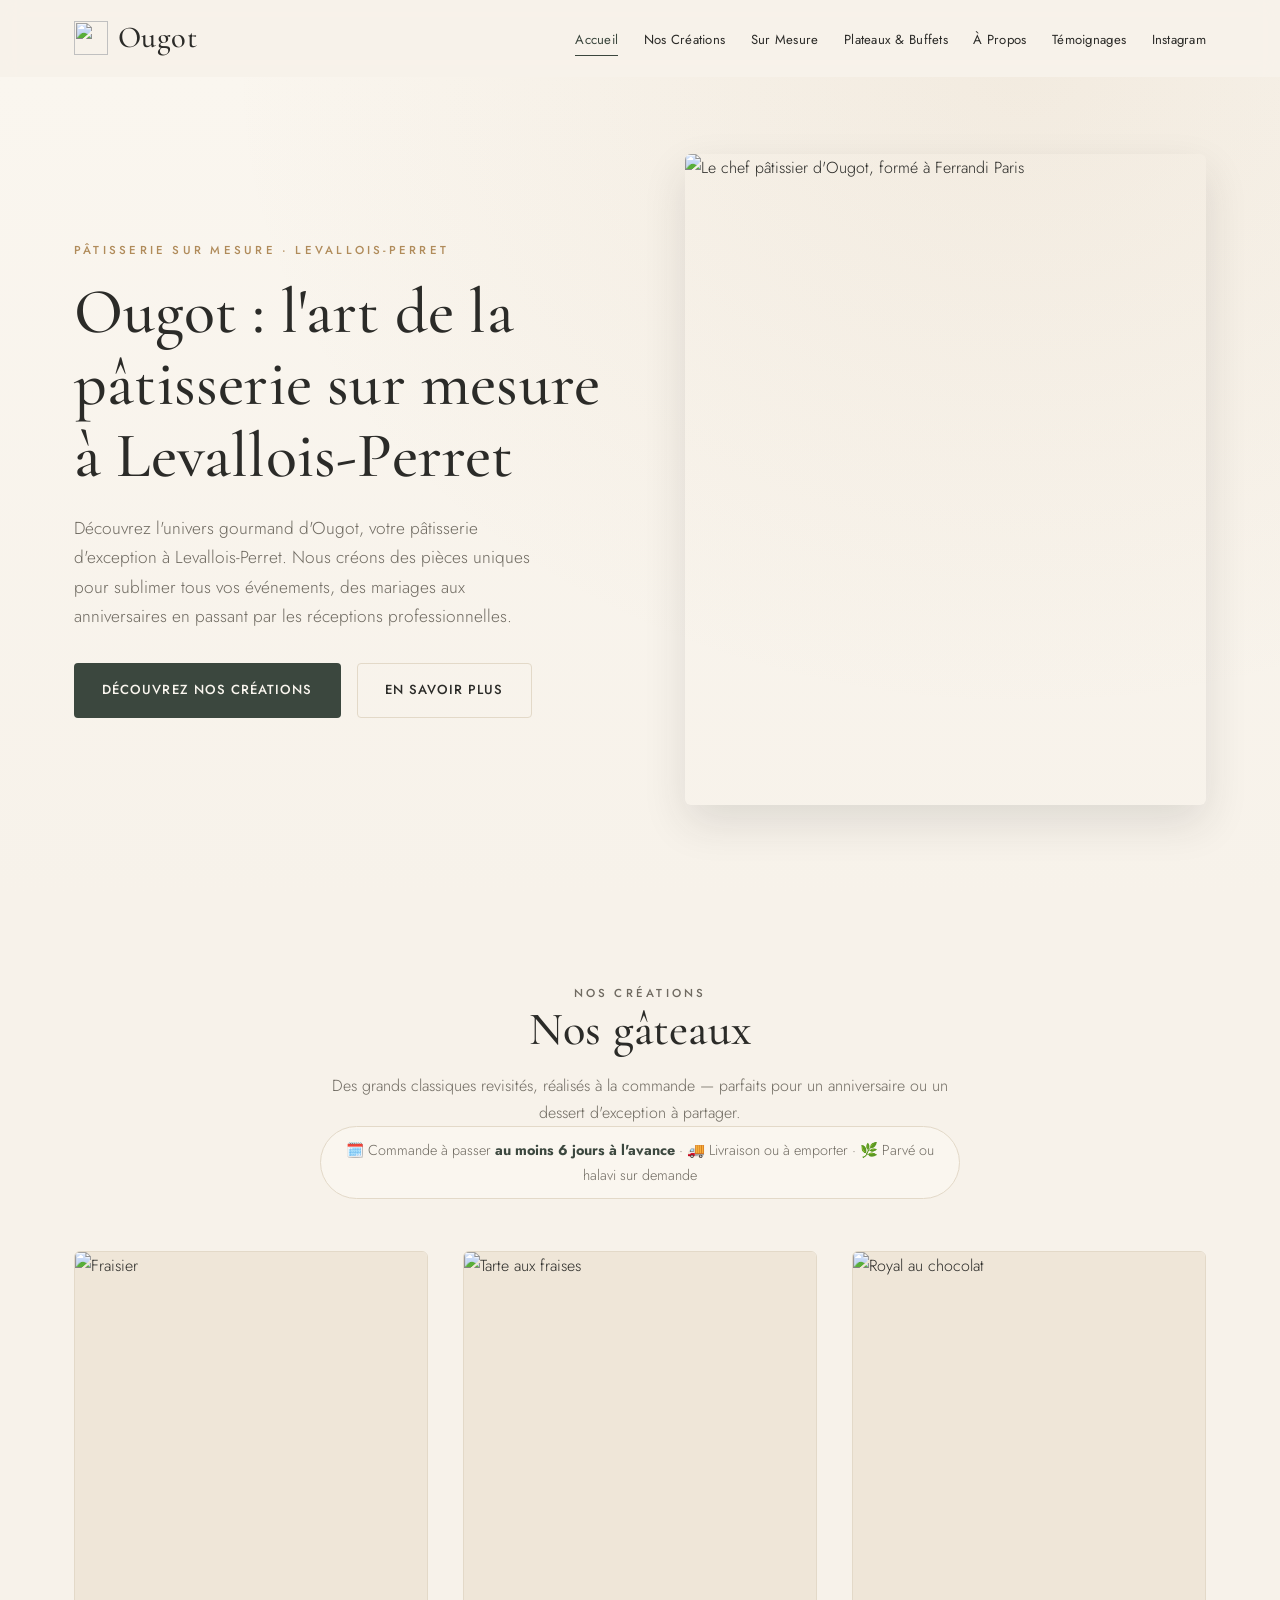
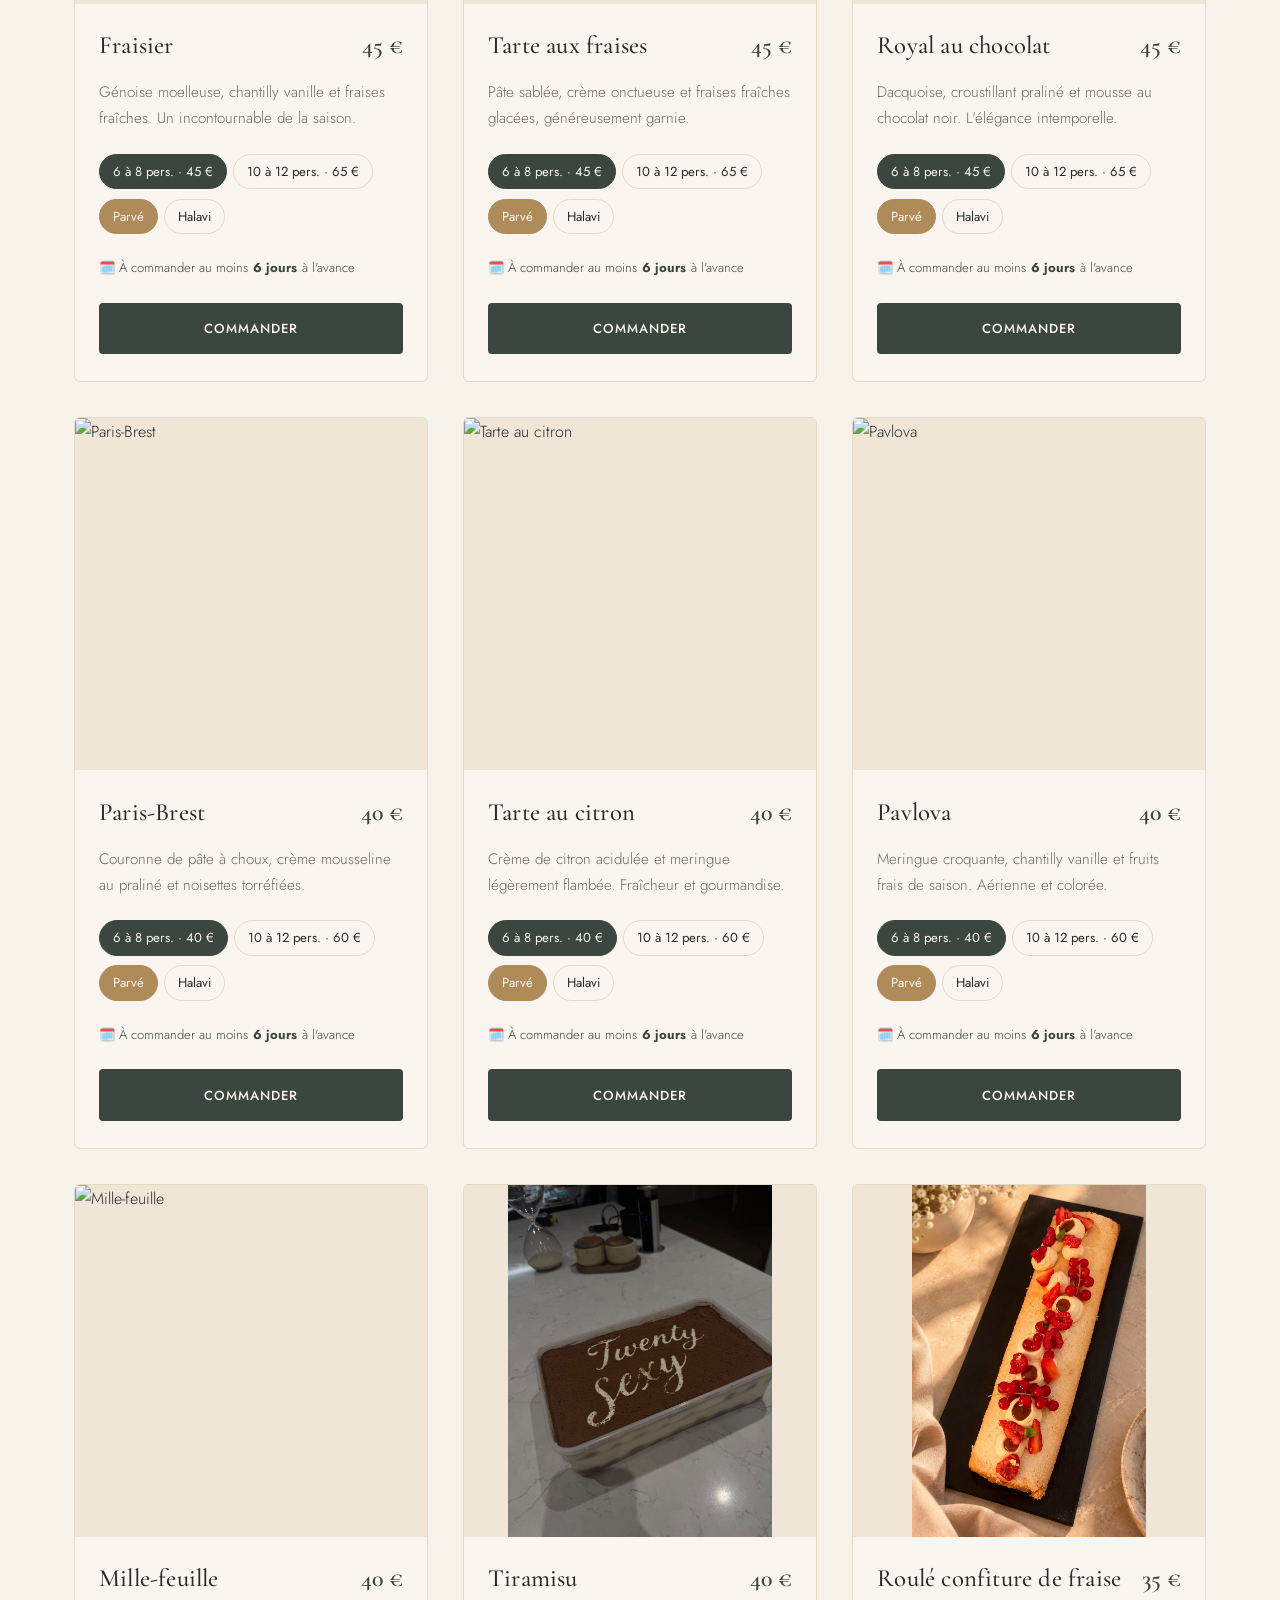
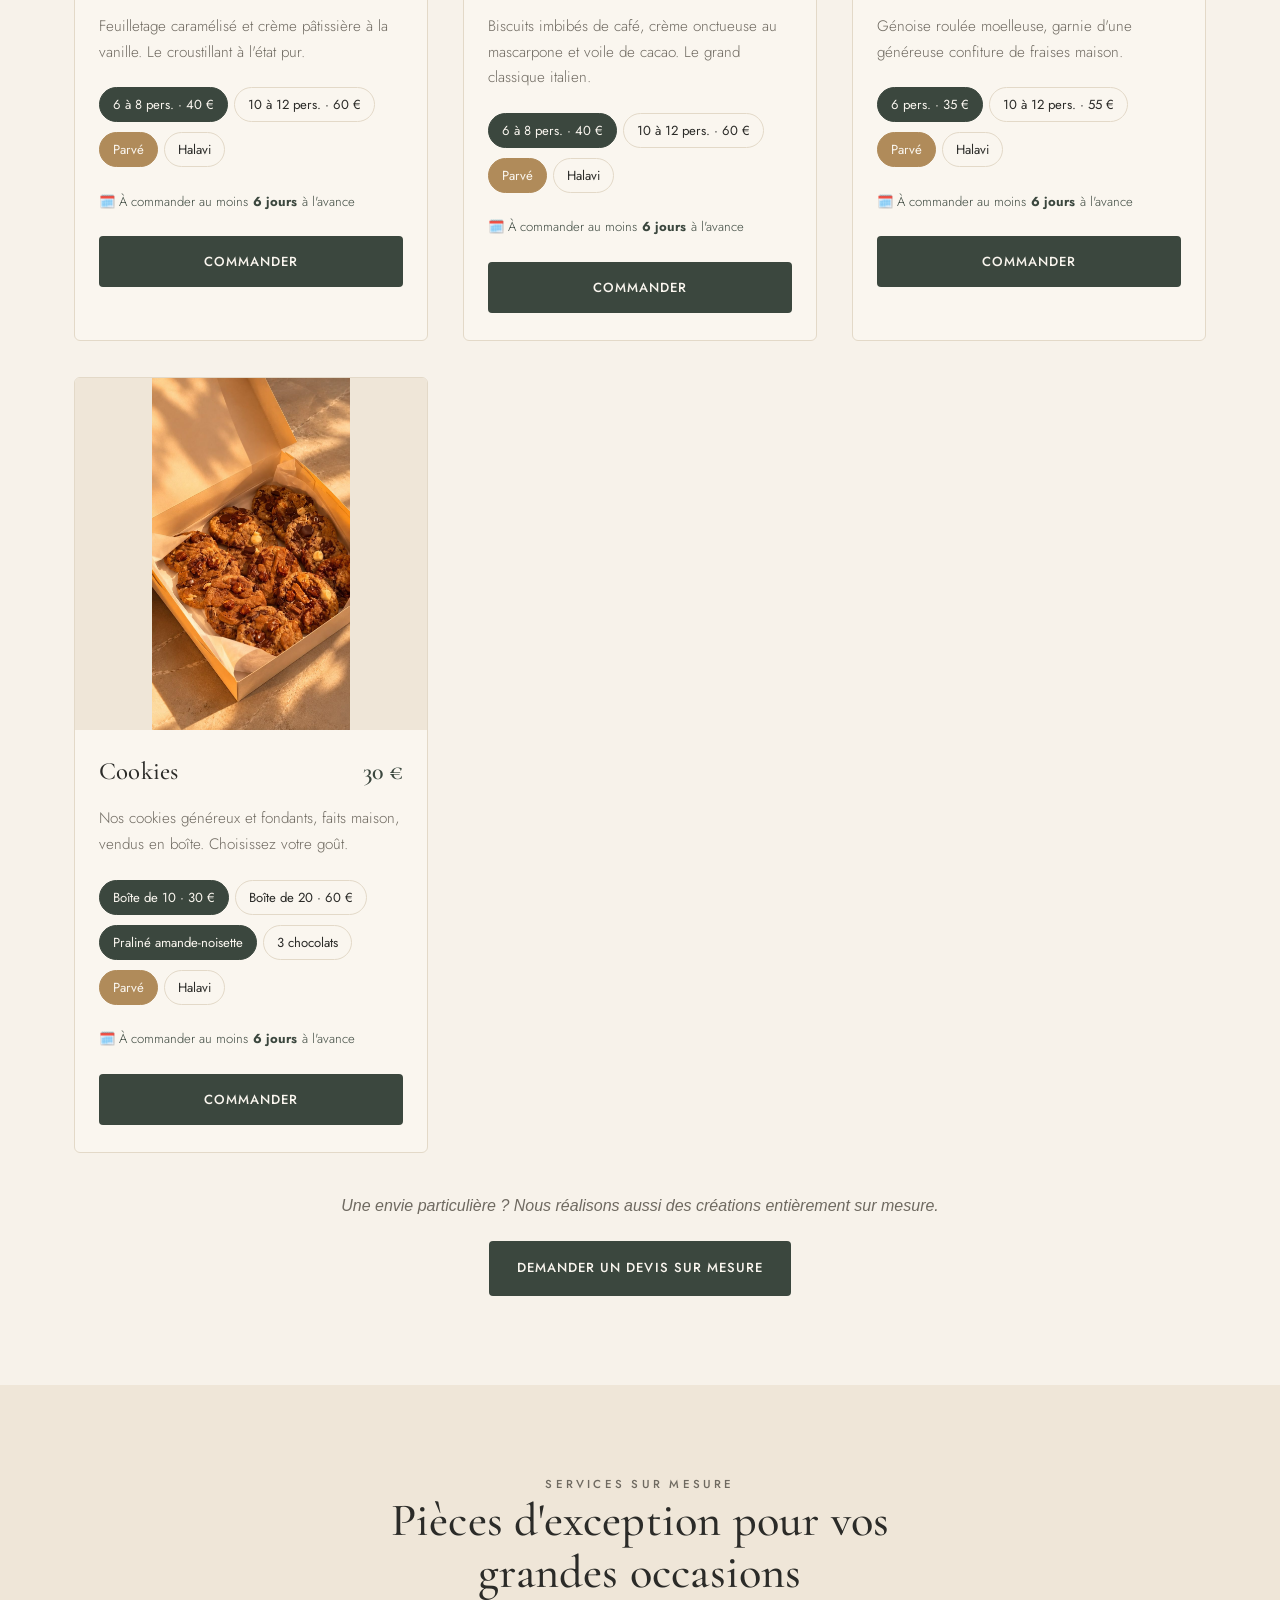
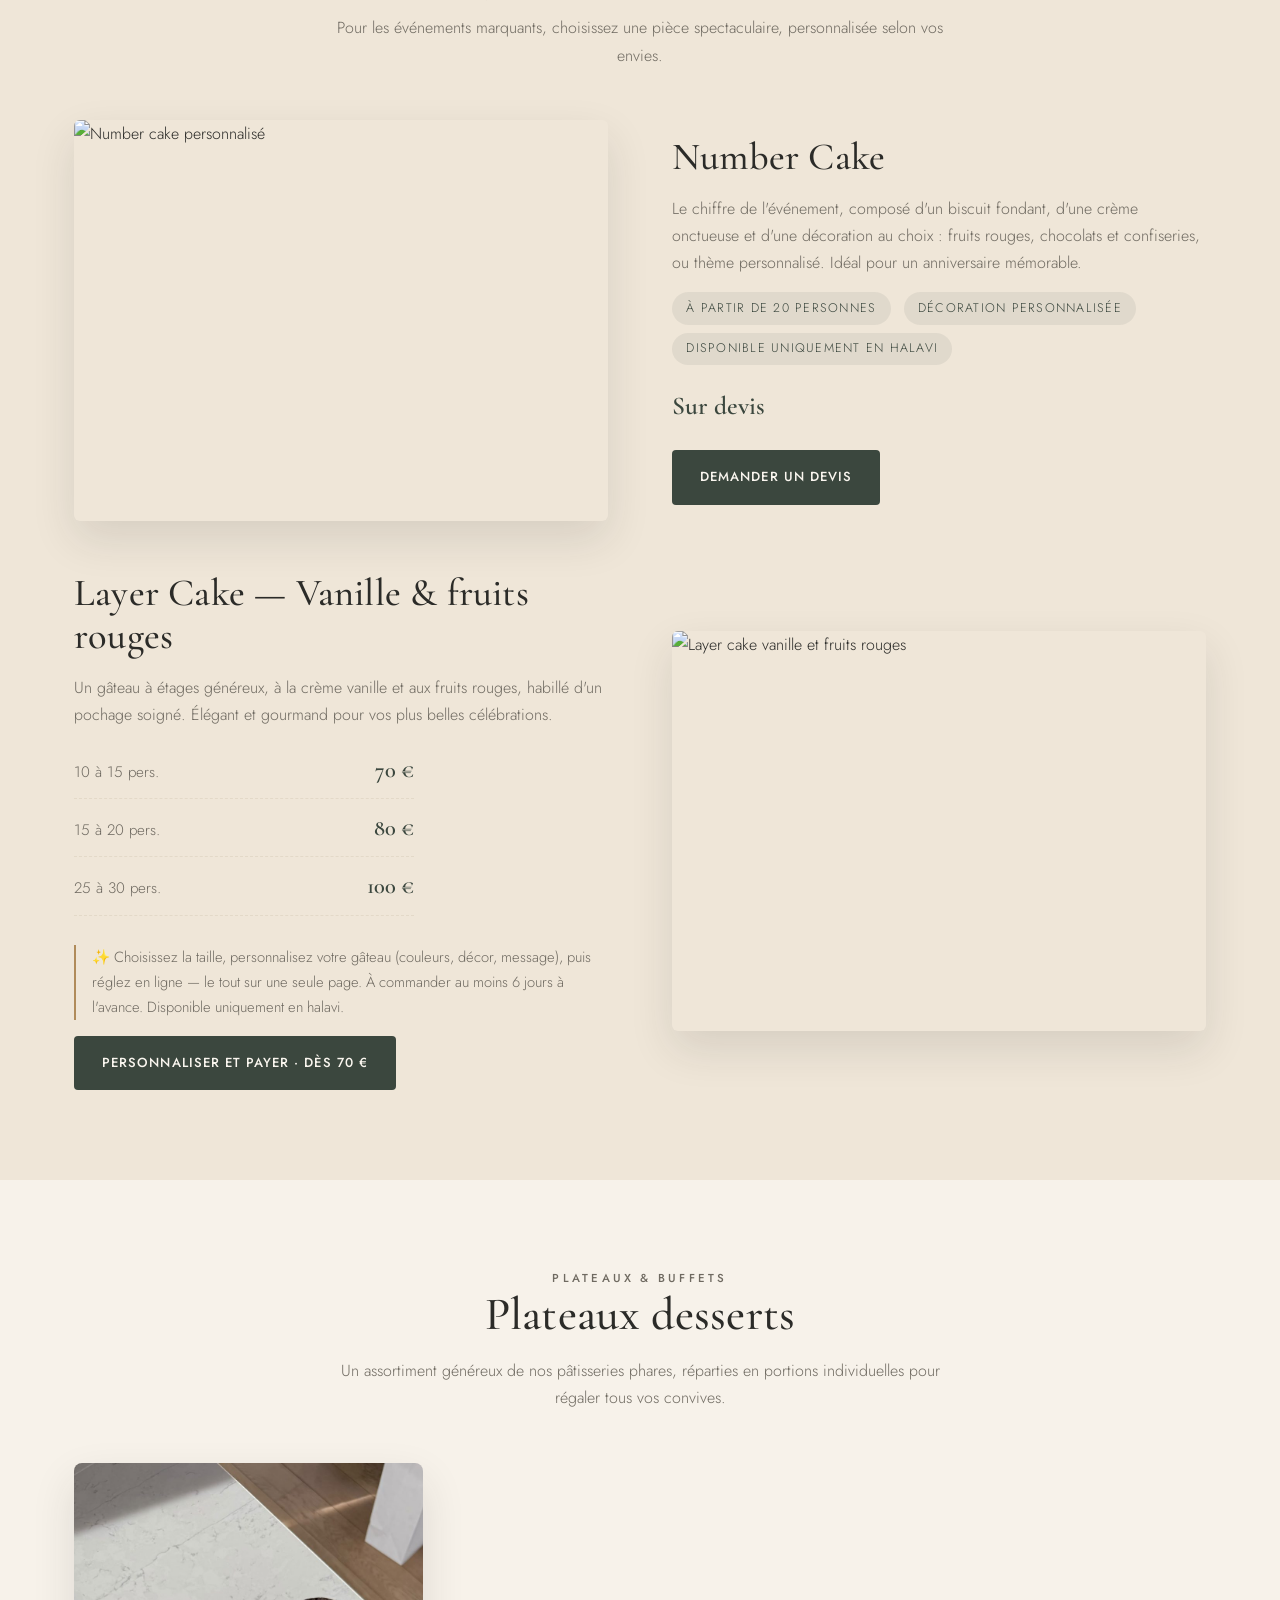
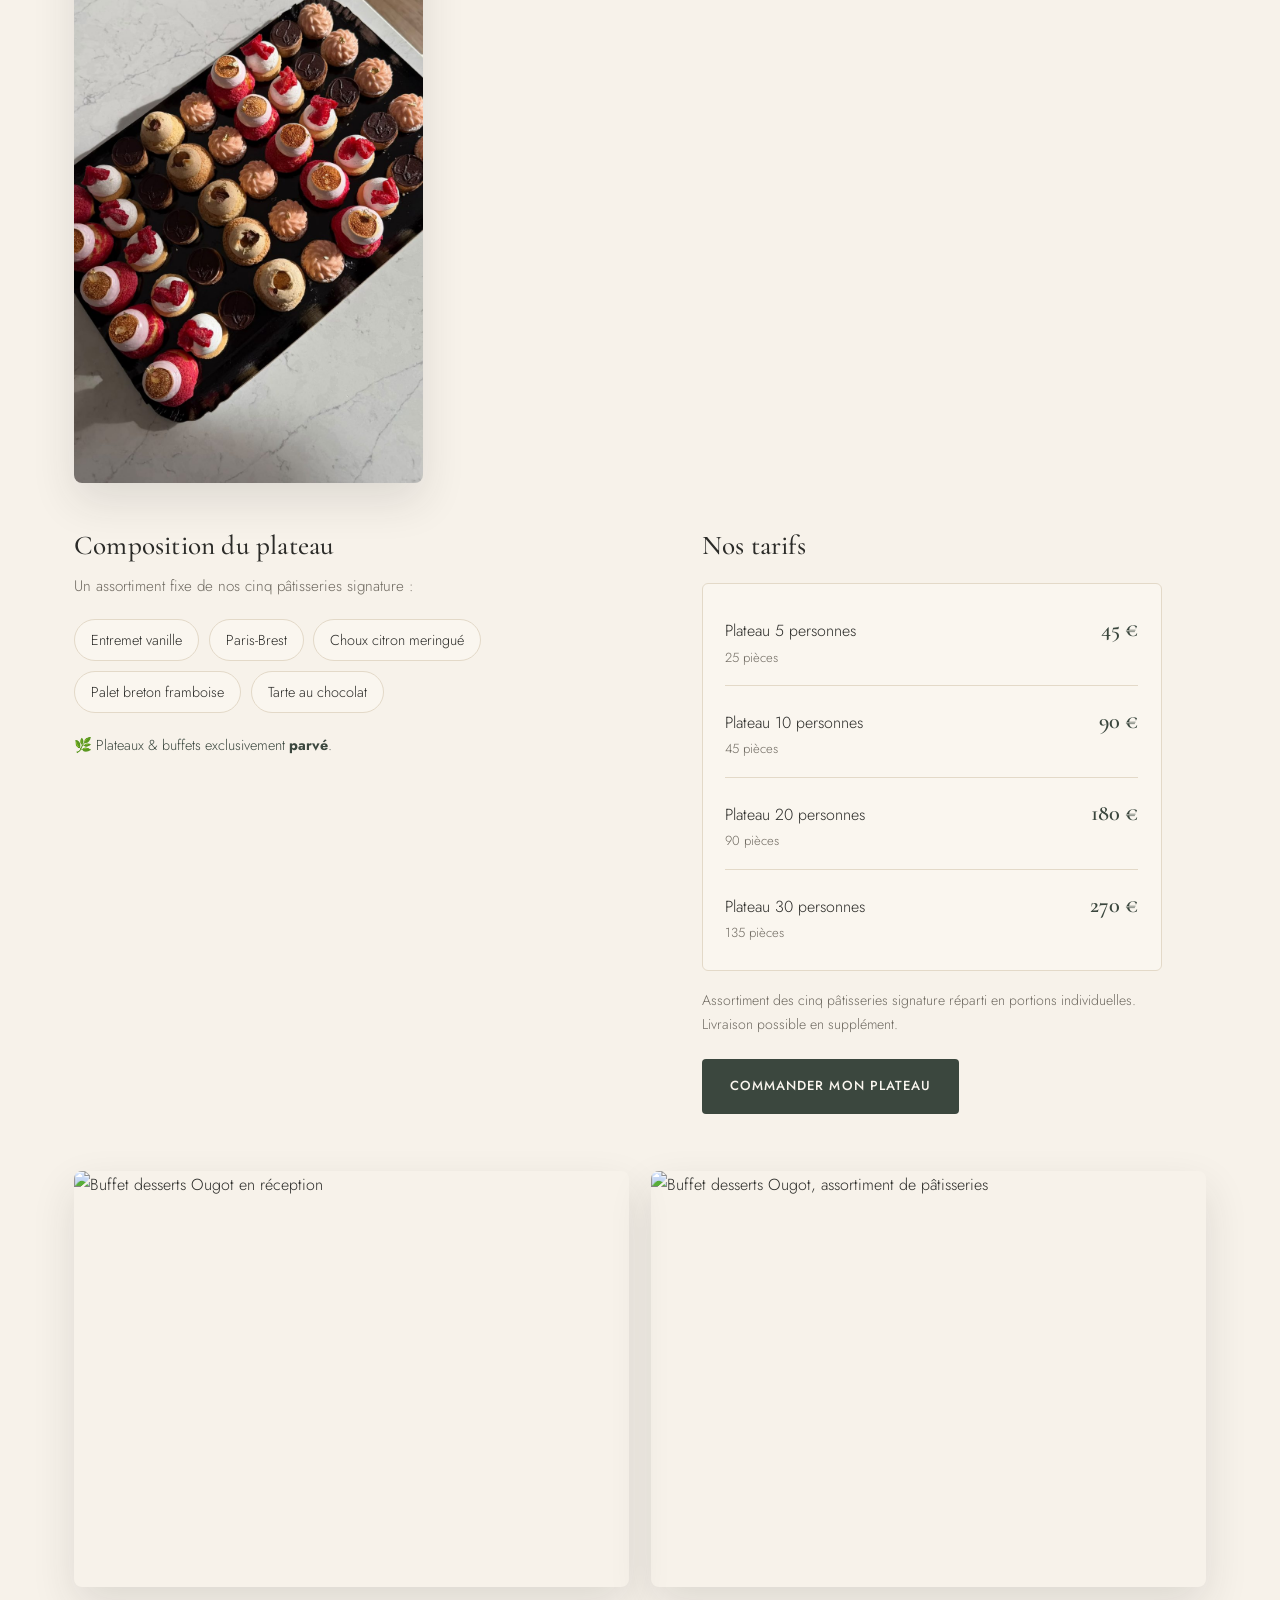
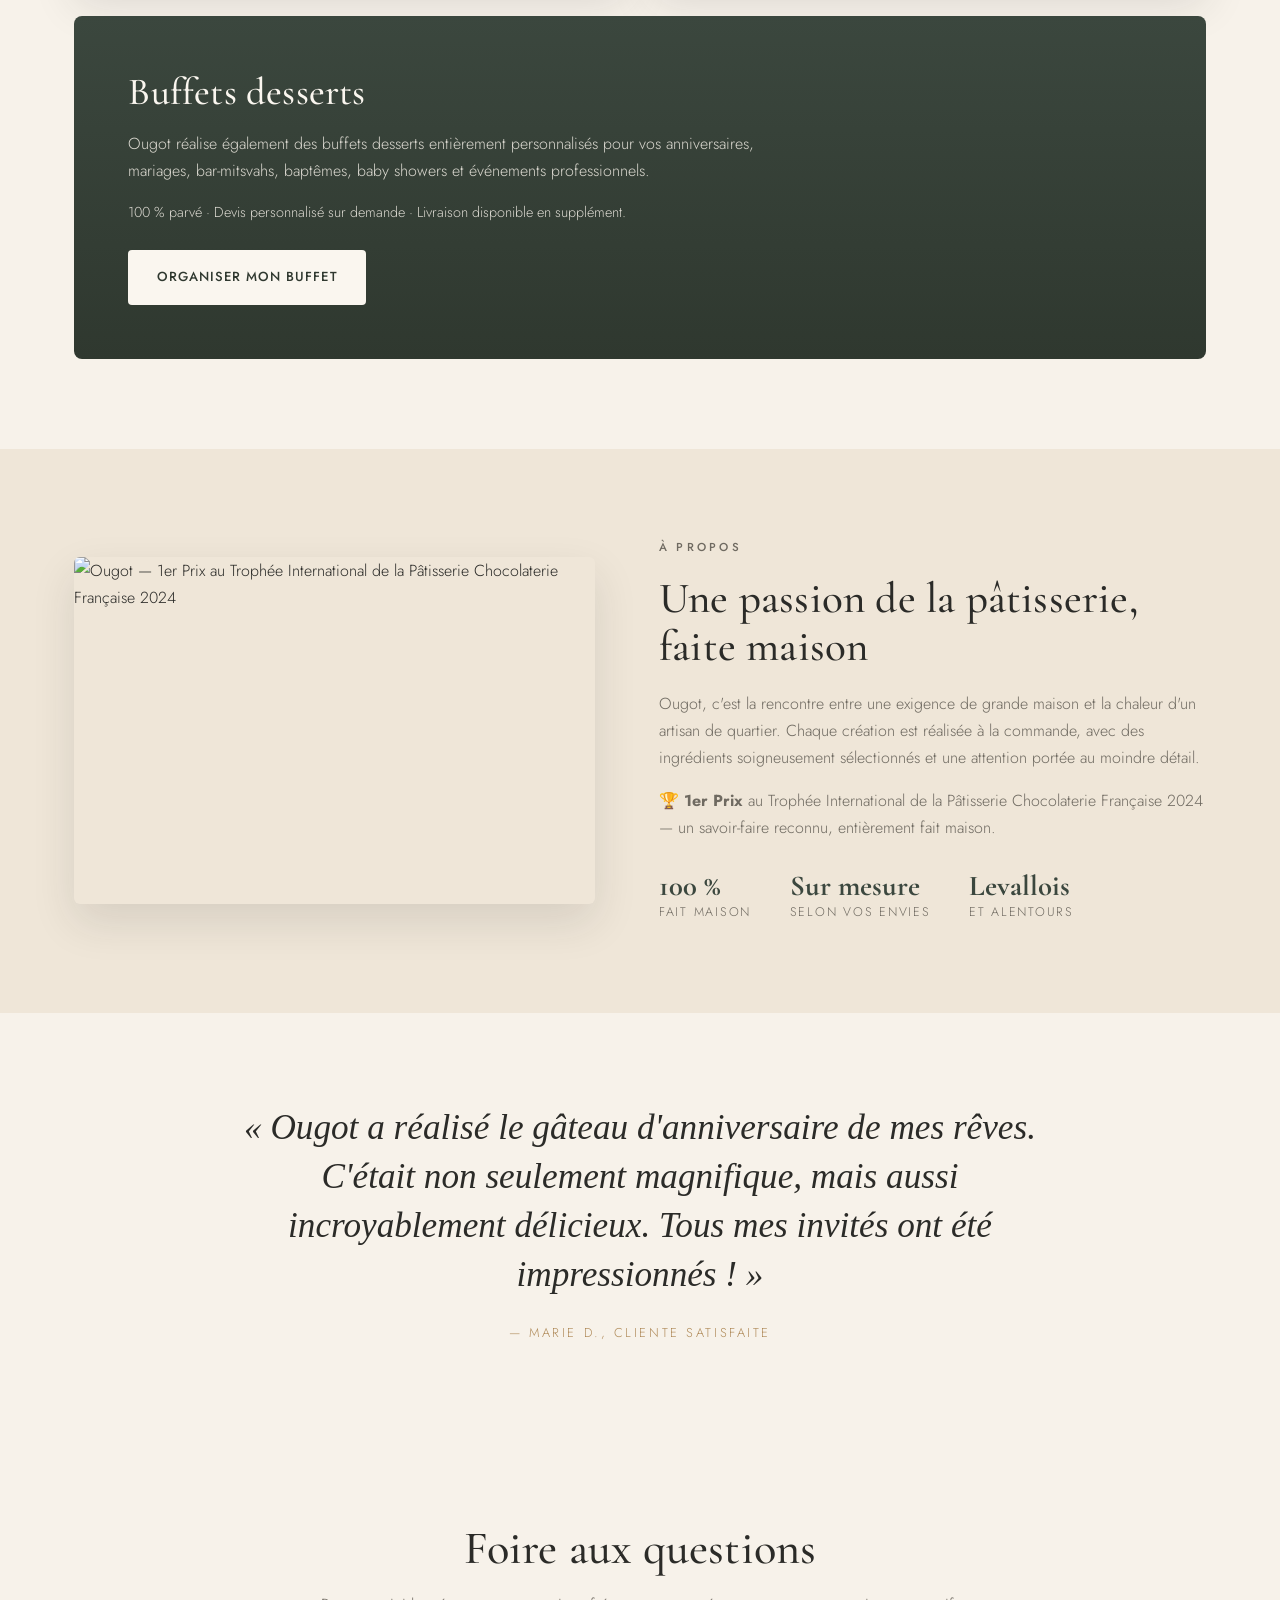
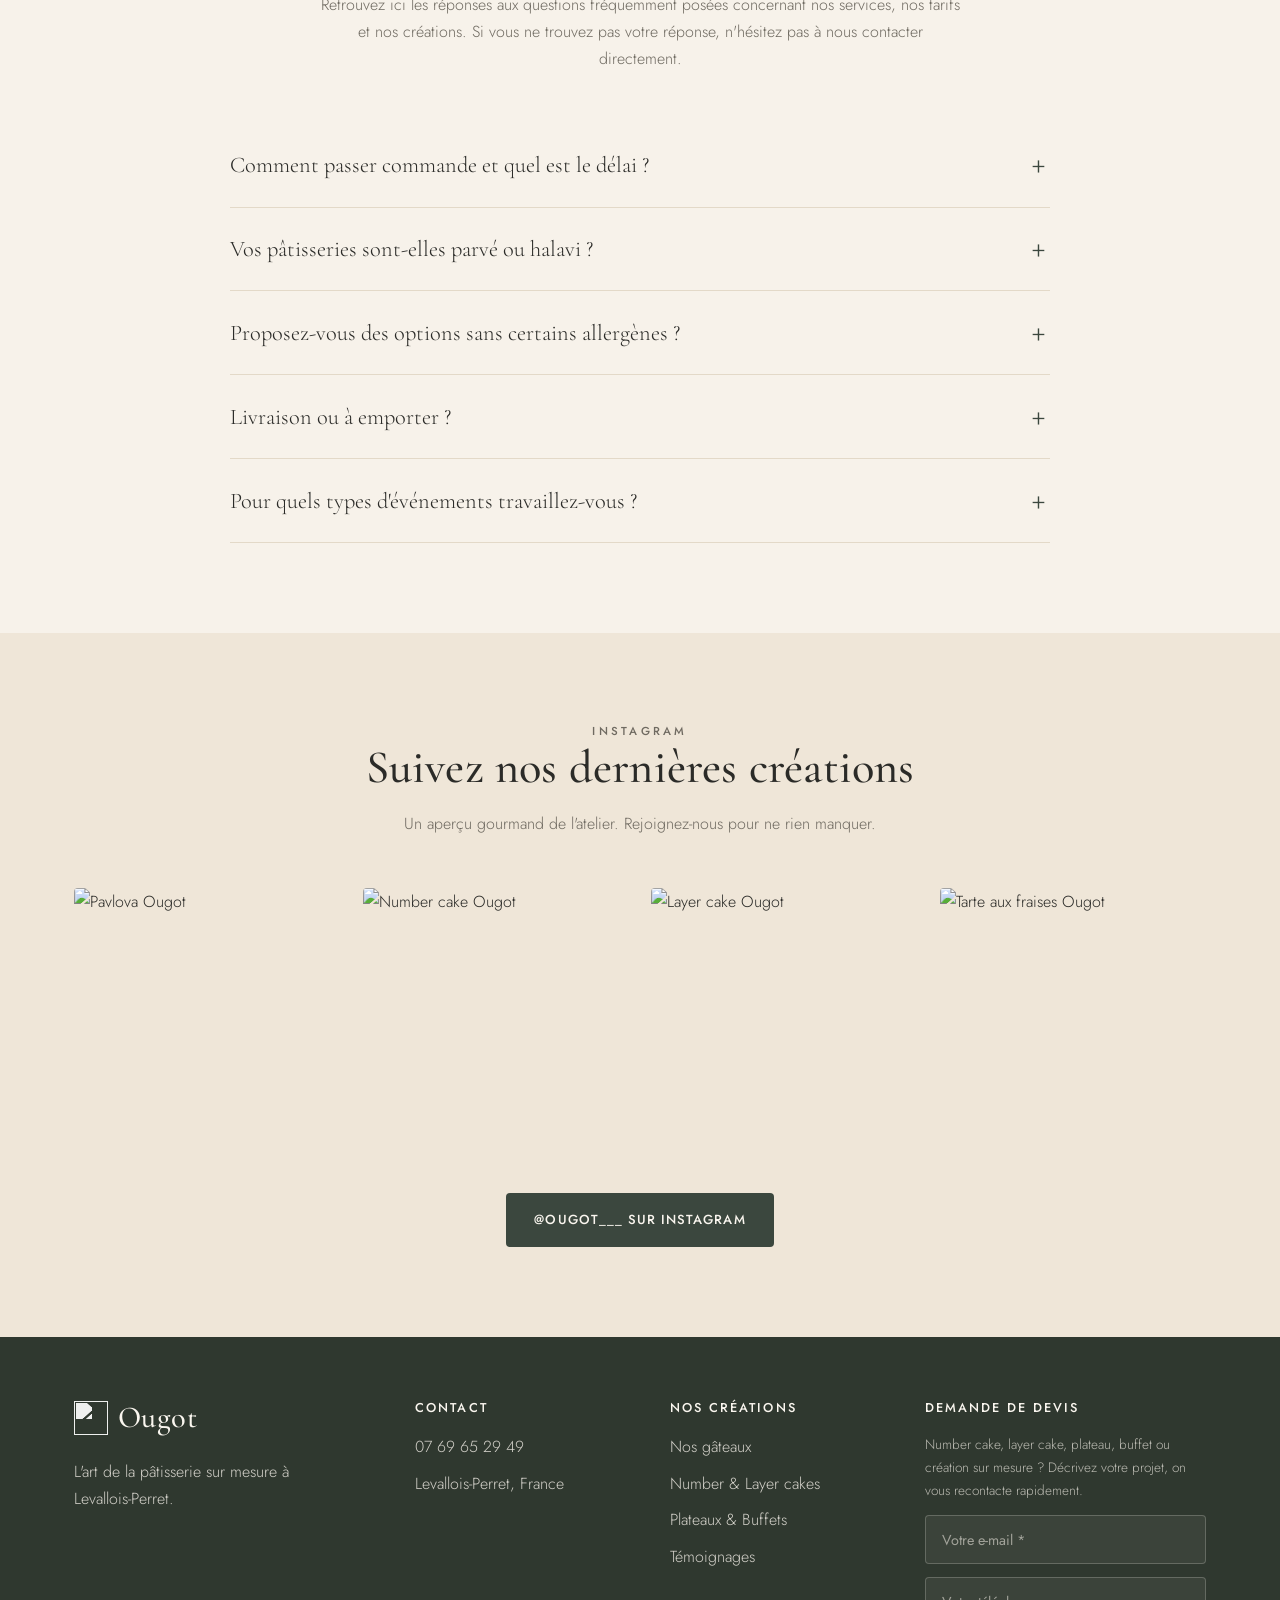
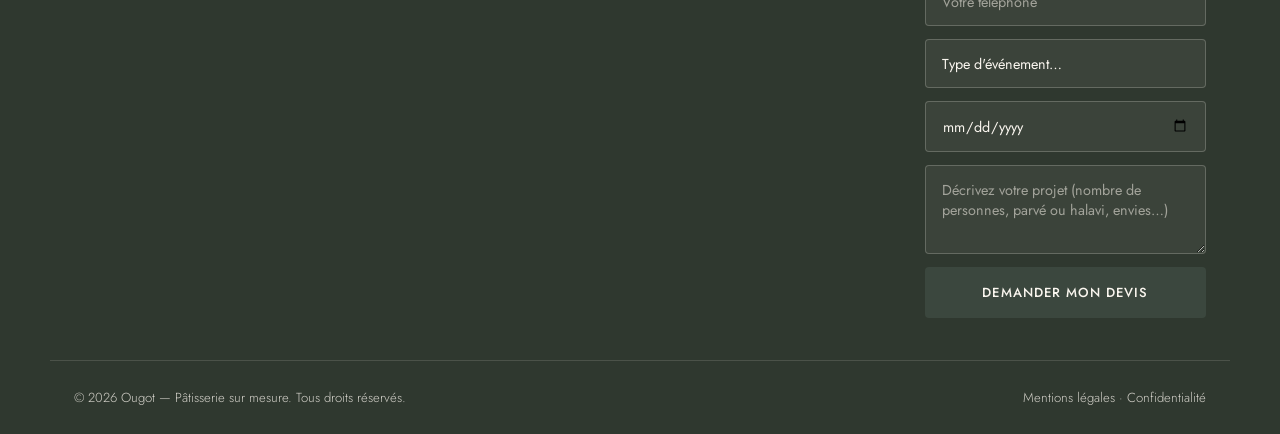
==== commit 1a1efea8: "Integration Simple Commerce: contenu pilote par content.json (produits, prix, textes, masquer/affich" ====
--- a/index.html
+++ b/index.html
@@ -92,7 +92,7 @@
           <p class="lead-notice">🗓️ Commande à passer <strong>au moins 6 jours à l'avance</strong> · 🚚 Livraison ou à emporter · 🌿 Parvé ou halavi sur demande</p>
         </div>
 
-        <div class="menu-grid">
+        <div class="menu-grid" id="sc-gateaux">
           <article class="cake reveal">
             <div class="cake-media"><img src="assets/images/creations/fraisier.jpg" alt="Fraisier — chantilly vanille et fraises" loading="lazy" /></div>
             <div class="cake-body">
@@ -374,7 +374,7 @@
         </div>
 
         <div class="platter-showcase reveal">
-          <img src="assets/images/creations/plateau-desserts.jpg" alt="Plateau desserts Ougot : Paris-Brest, palet breton framboise, entremet vanille, tarte au chocolat, choux citron meringué" loading="lazy" />
+          <img id="sc-plateau-img" src="assets/images/creations/plateau-desserts.jpg" alt="Plateau desserts Ougot : Paris-Brest, palet breton framboise, entremet vanille, tarte au chocolat, choux citron meringué" loading="lazy" />
         </div>
 
         <div class="platters-grid reveal">
@@ -393,7 +393,7 @@
 
           <div class="platter-pricing">
             <h3 class="subhead">Nos tarifs</h3>
-            <div class="pricing-card">
+            <div class="pricing-card" id="sc-plateau-tarifs">
               <div class="pricing-row"><span>Plateau 5 personnes<em>25 pièces</em></span><strong>45&nbsp;€</strong></div>
               <div class="pricing-row"><span>Plateau 10 personnes<em>45 pièces</em></span><strong>90&nbsp;€</strong></div>
               <div class="pricing-row"><span>Plateau 20 personnes<em>90 pièces</em></span><strong>180&nbsp;€</strong></div>
@@ -582,6 +582,7 @@
   </footer>
 
   <script src="script.js"></script>
+  <script src="sc-render.js"></script>
   <script src="status.js"></script>
 </body>
 </html>
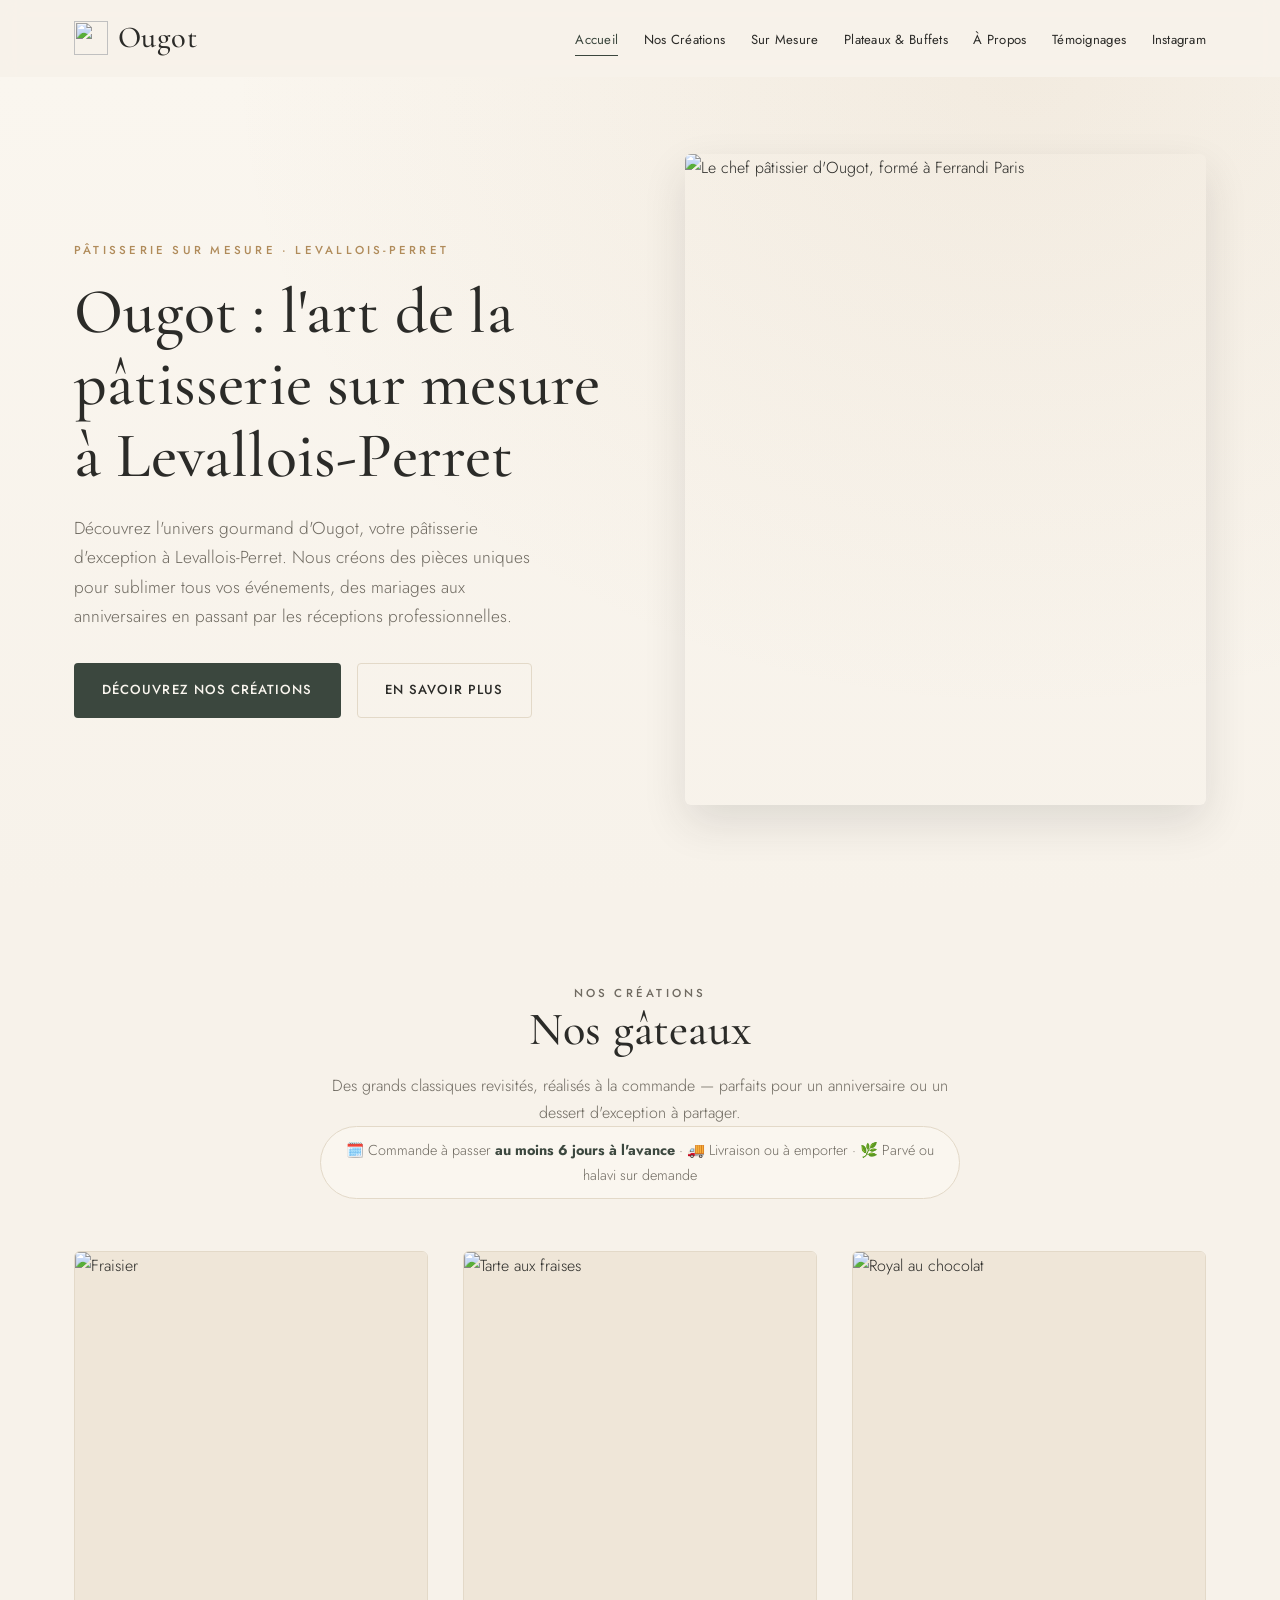
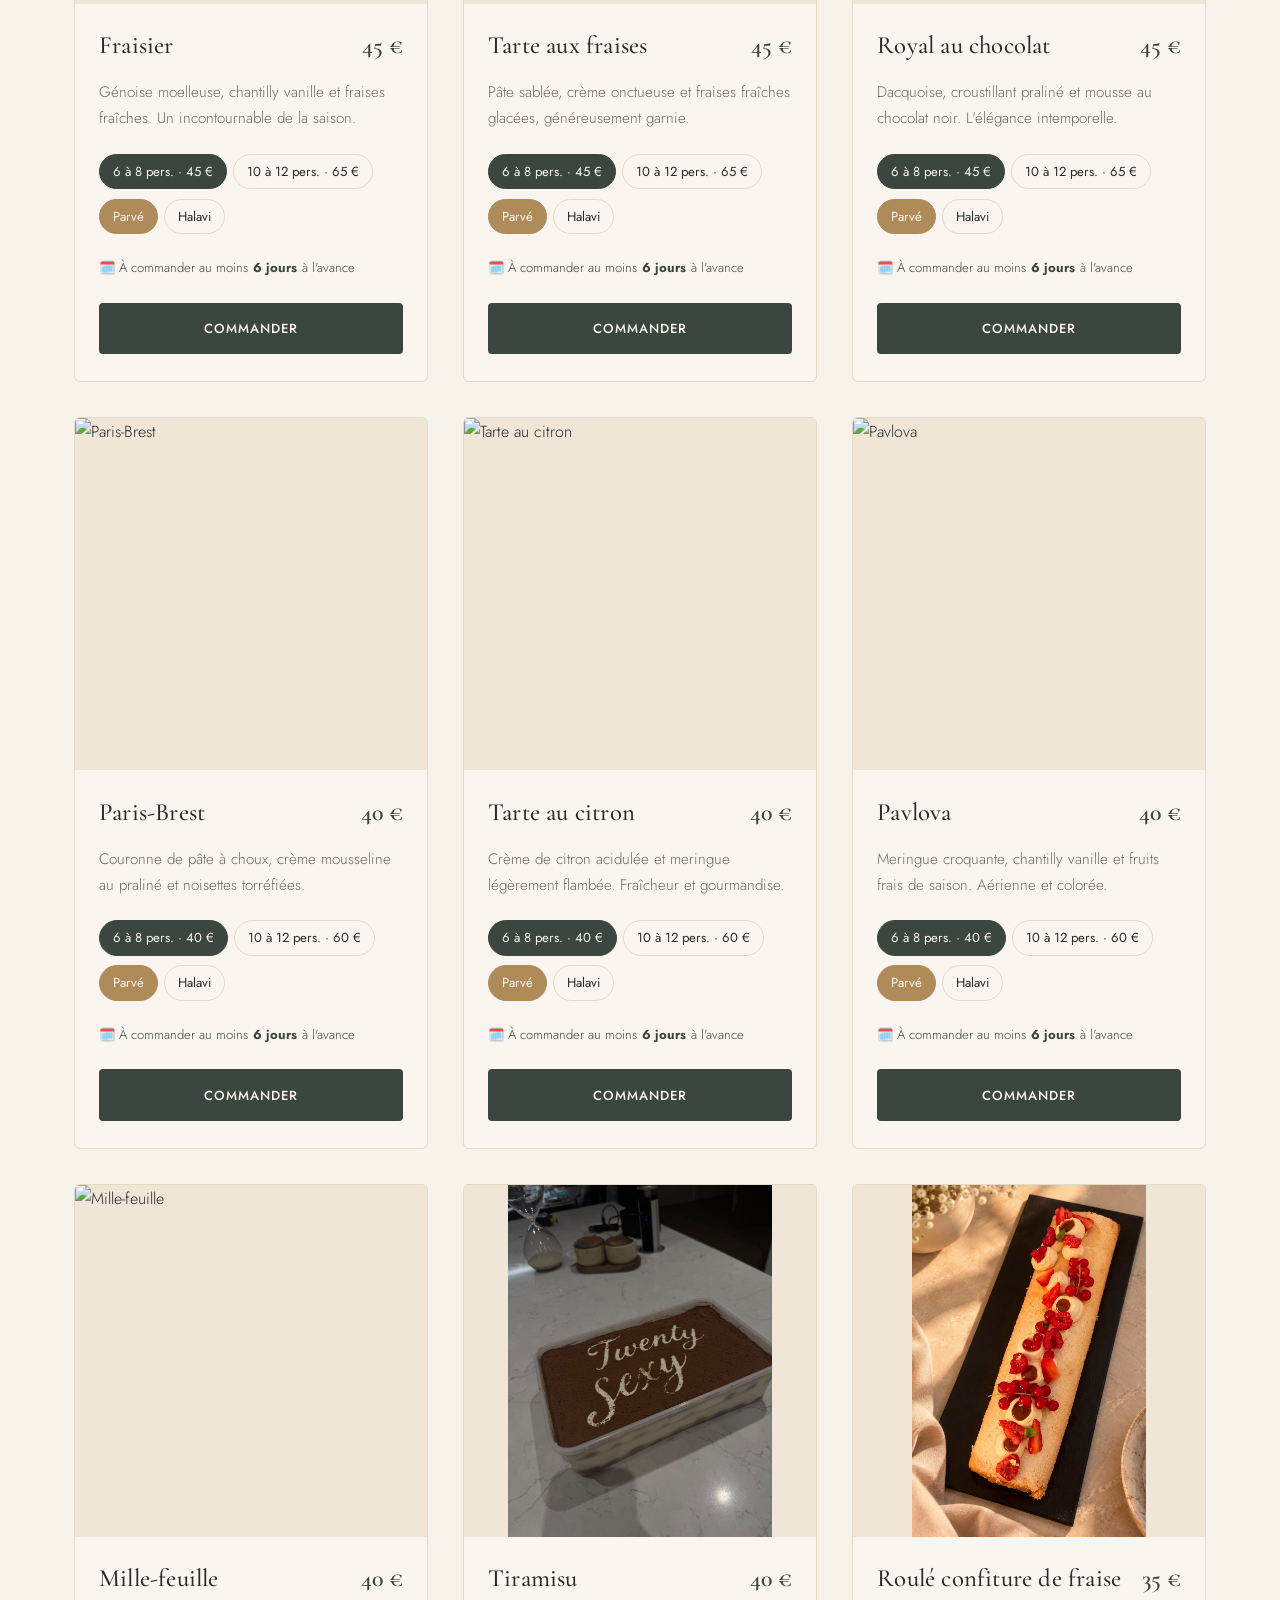
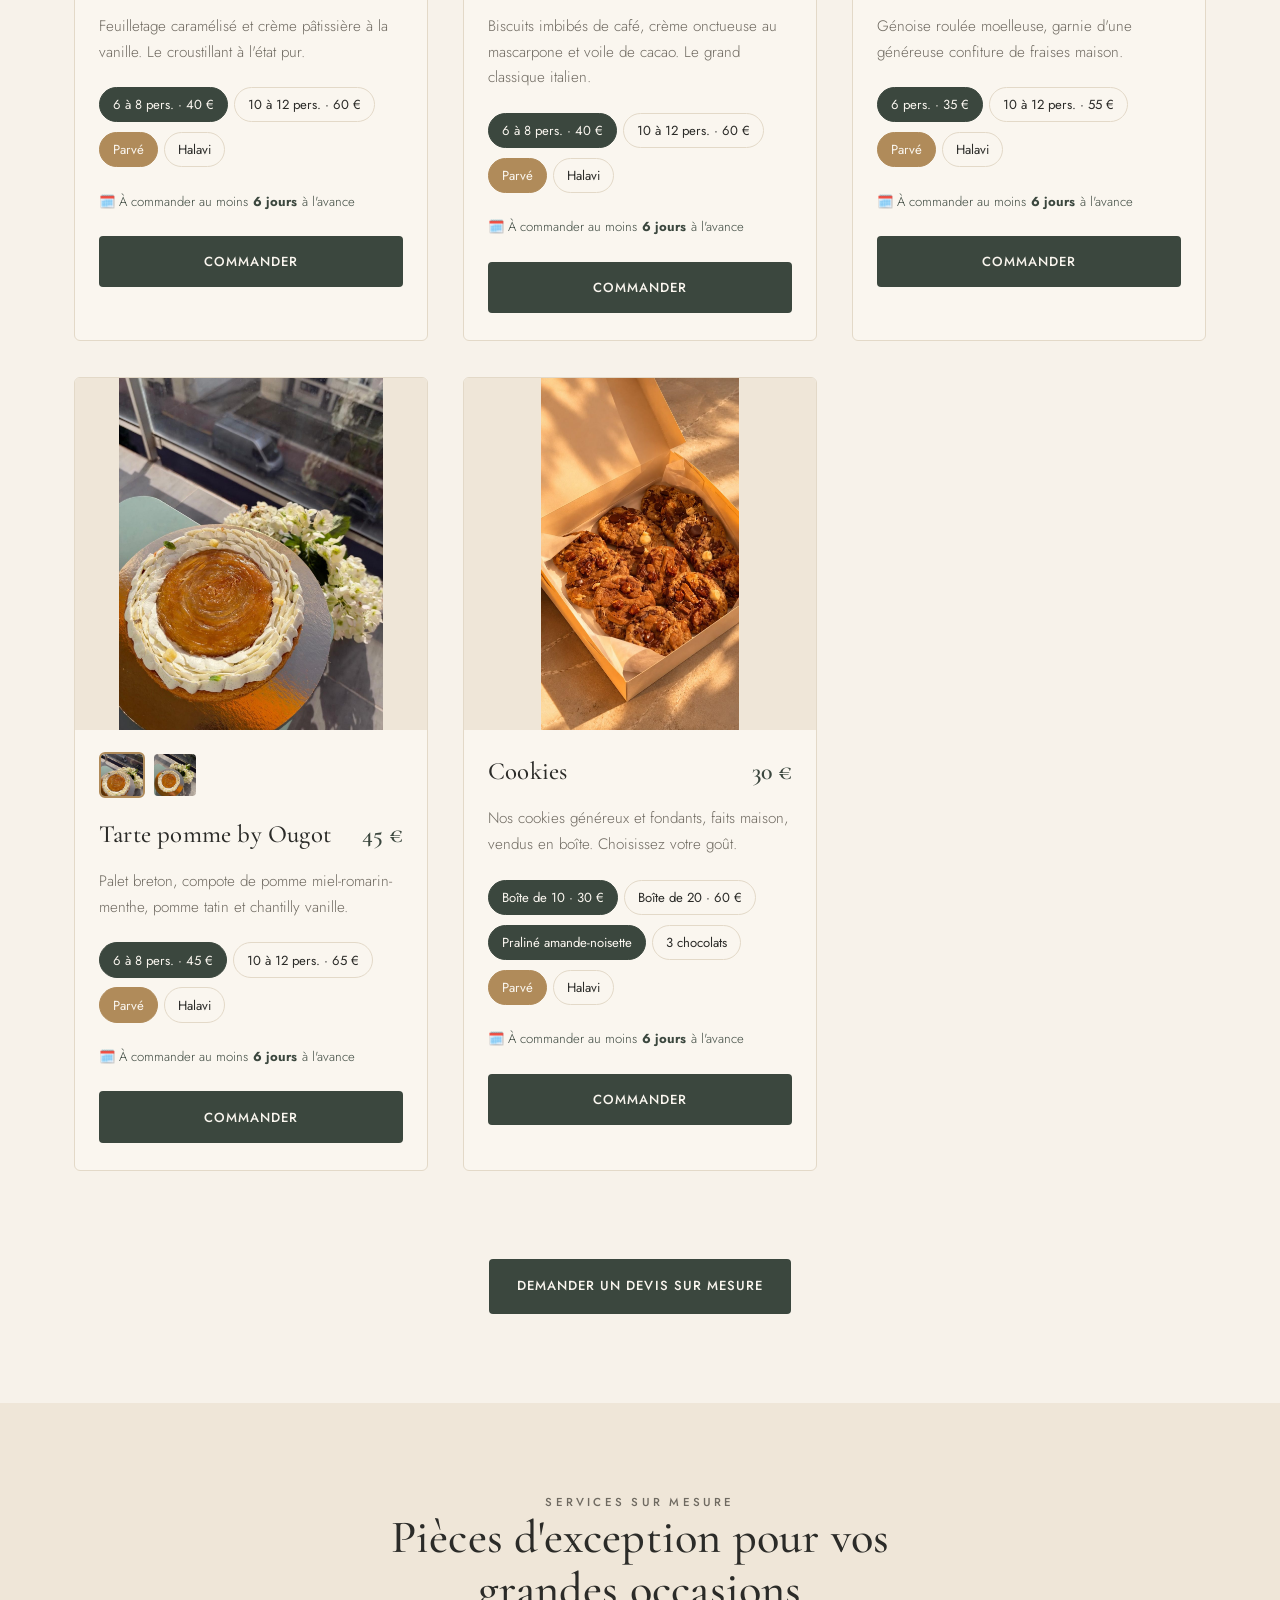
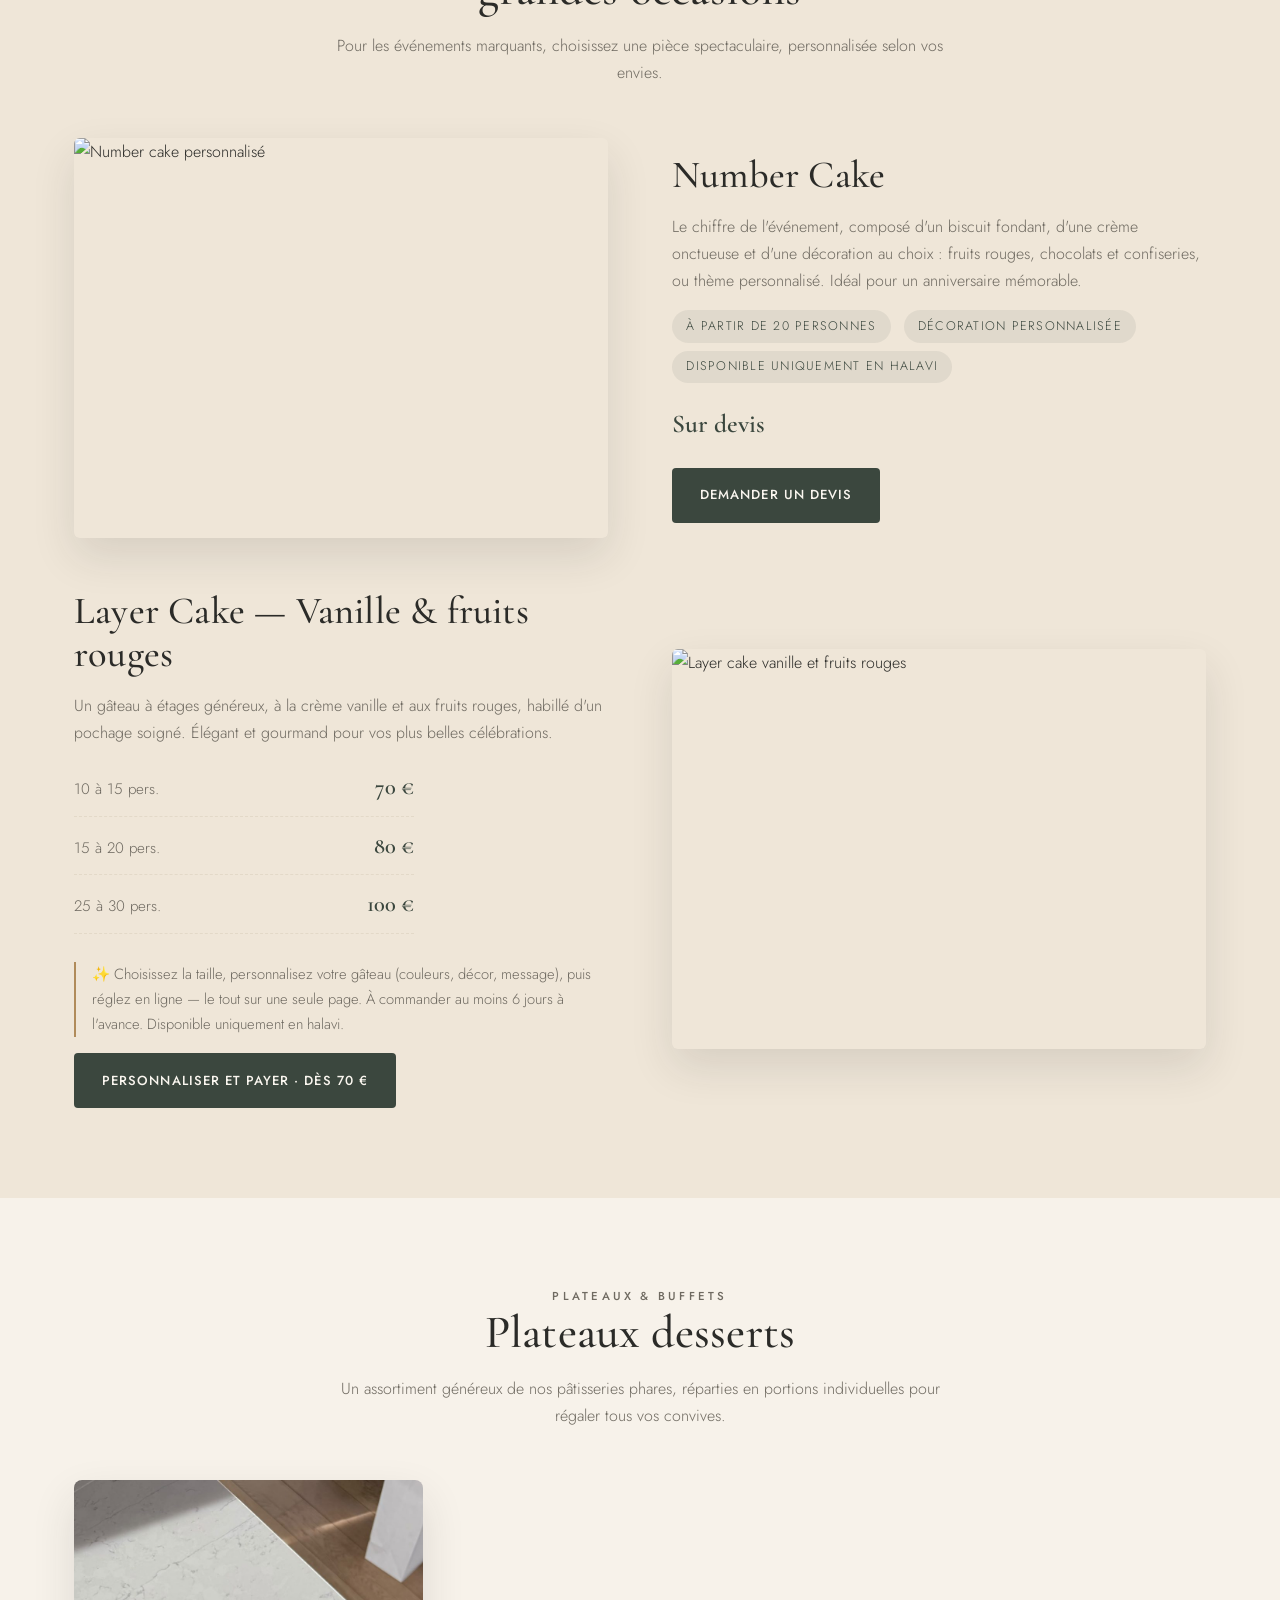
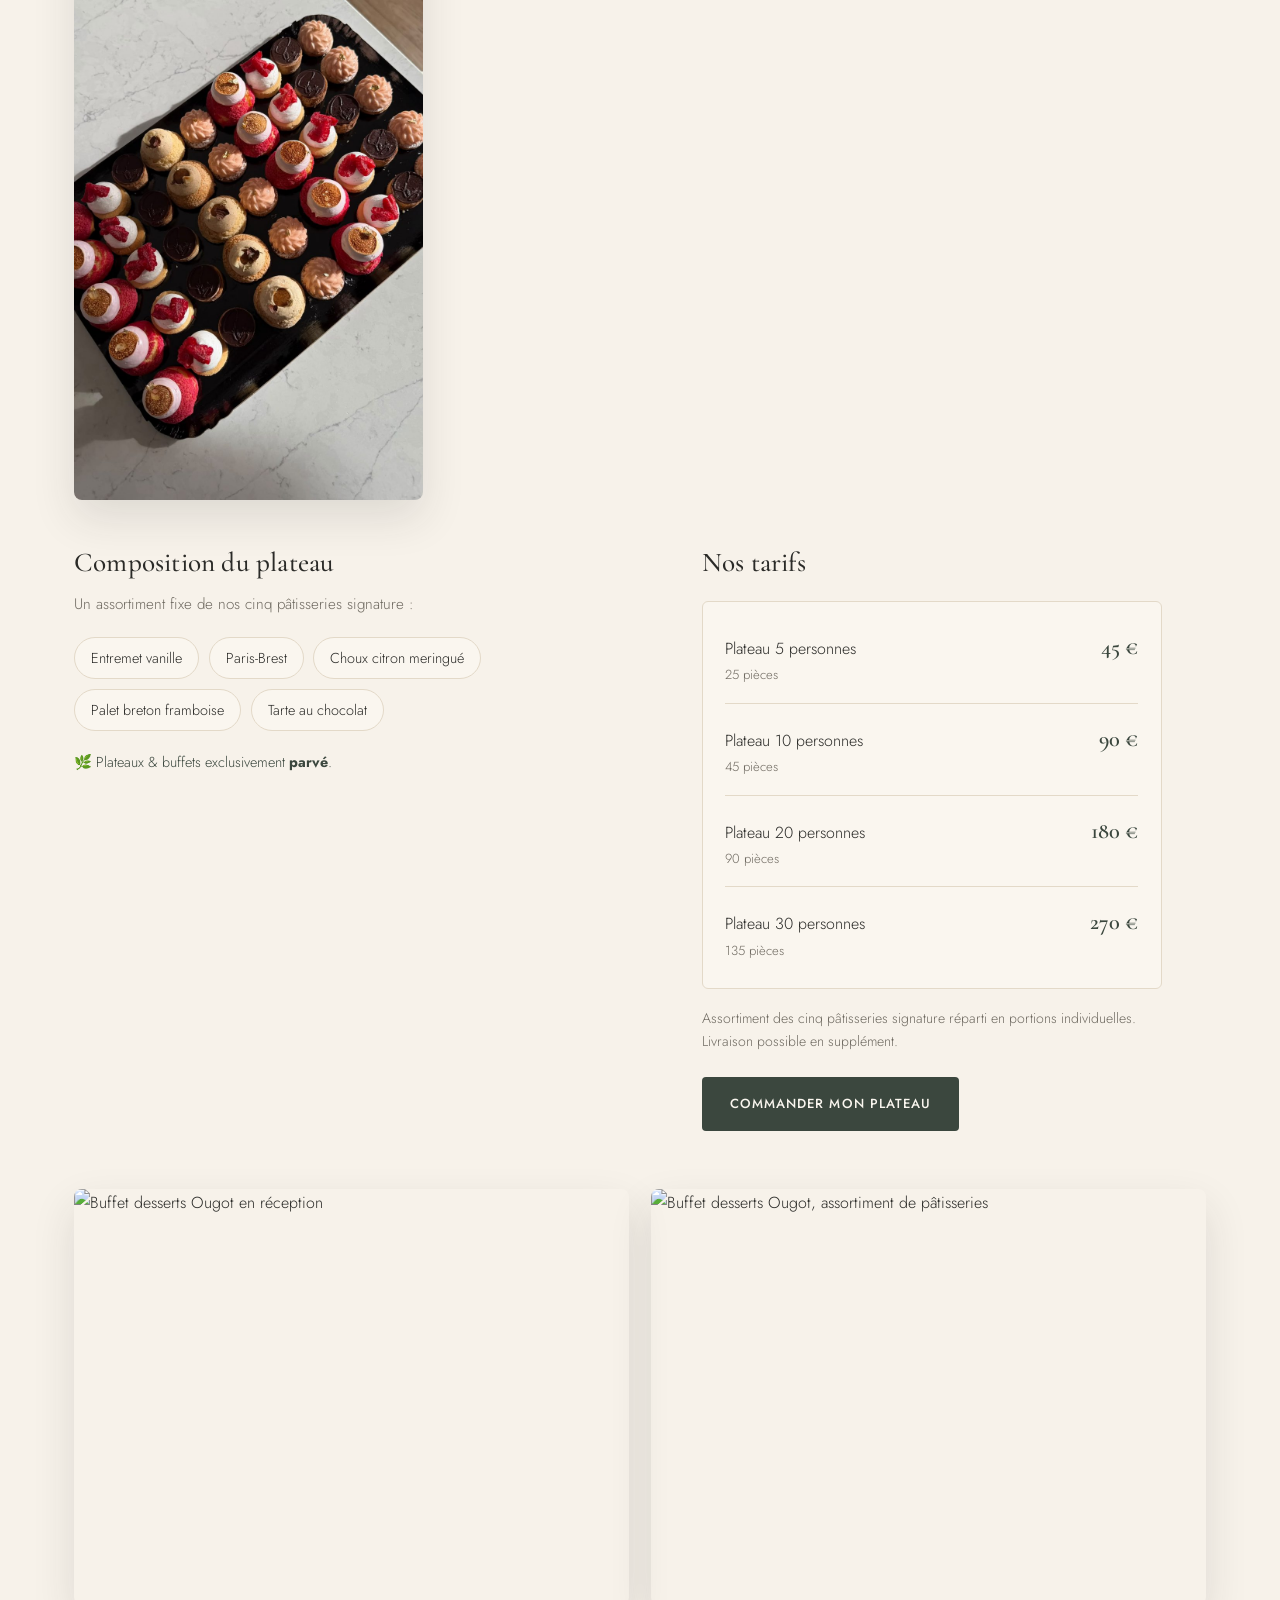
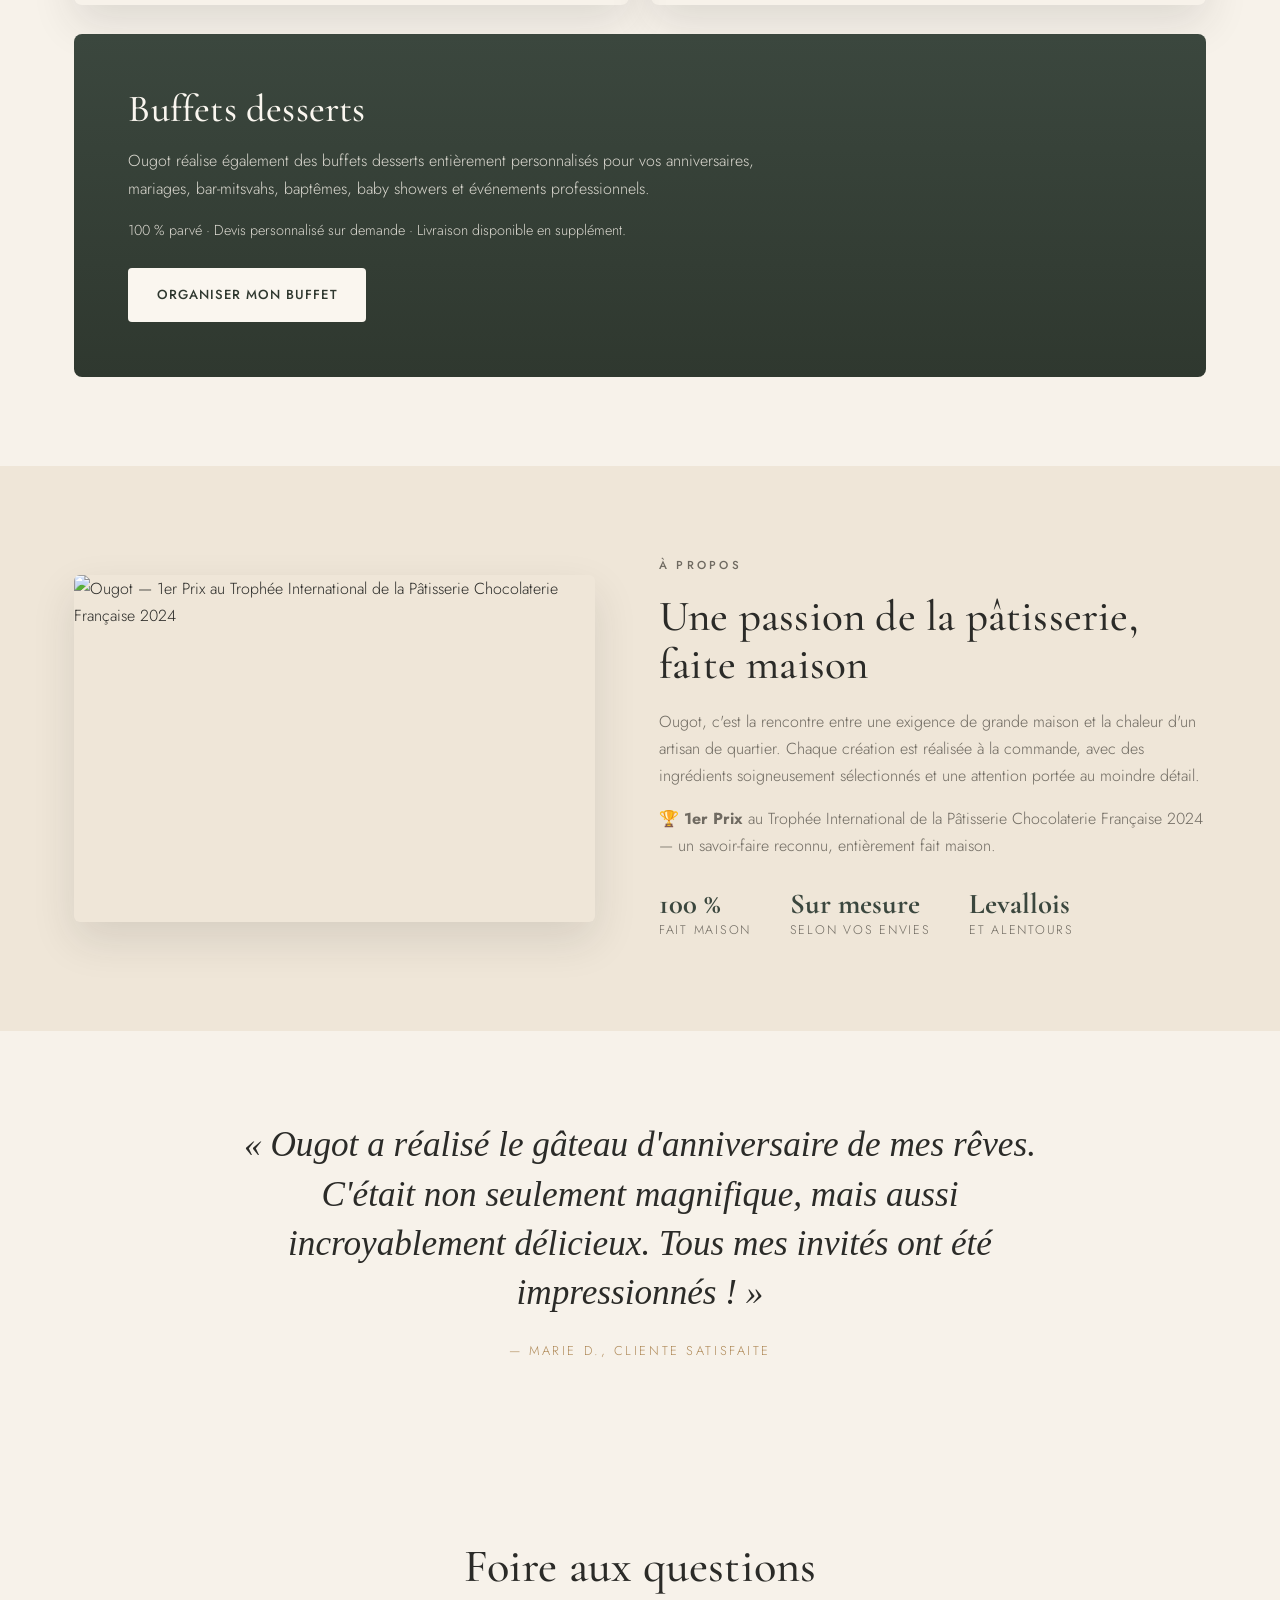
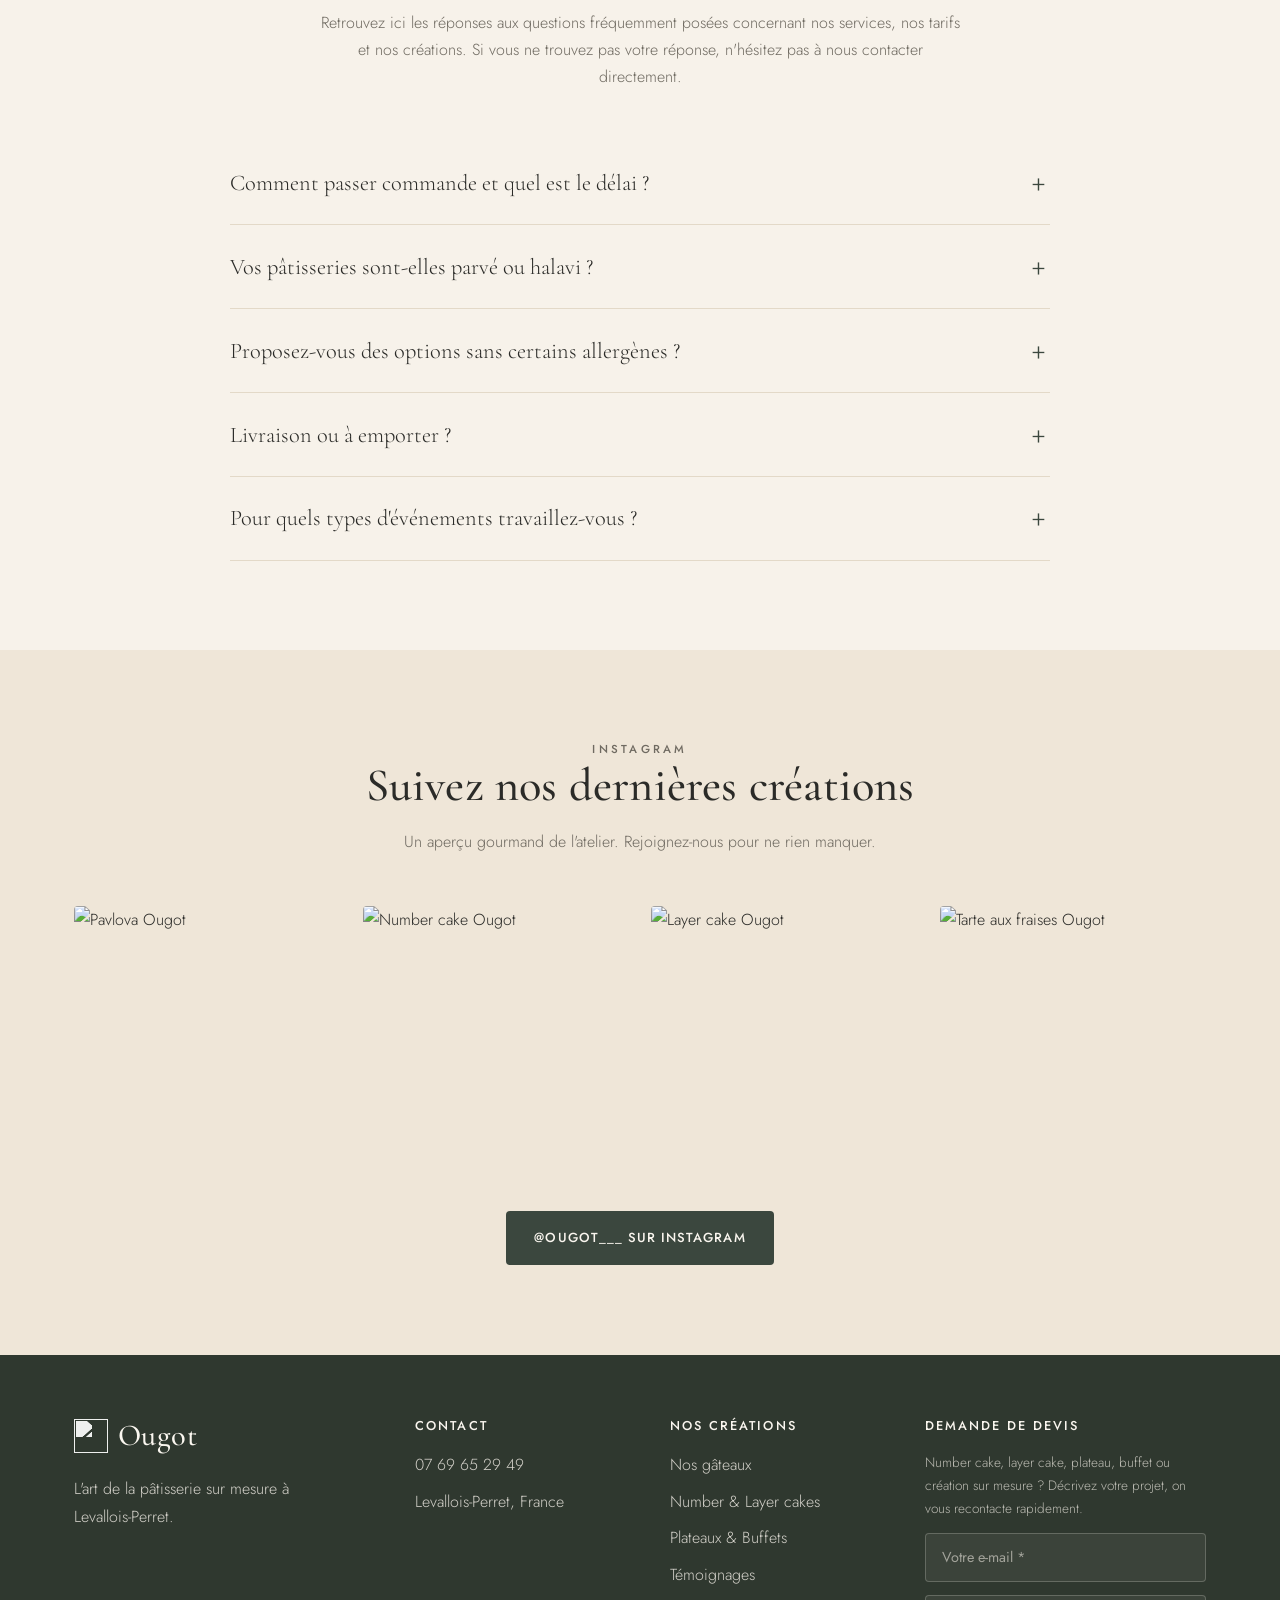
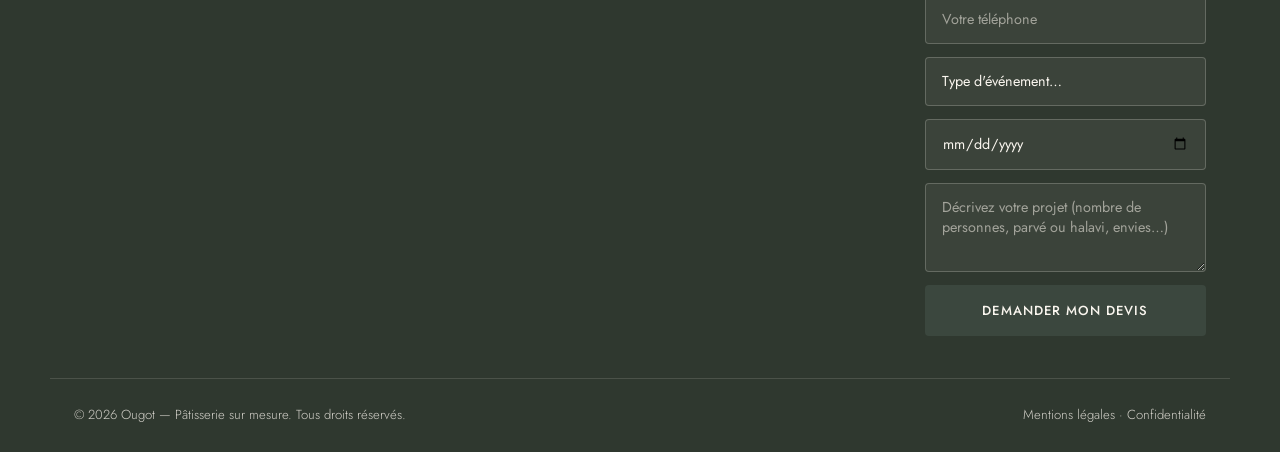
==== commit 0f9fa71d: "Anti-cache: versionnement auto des JS/CSS (__BUILD__ remplace par le hash du commit au deploiement) " ====
--- a/index.html
+++ b/index.html
@@ -26,7 +26,7 @@
   <link href="https://fonts.googleapis.com/css2?family=Cormorant+Garamond:ital,wght@0,400;0,500;0,600;1,400&family=Jost:wght@300;400;500;600&display=swap" rel="stylesheet" />
 
   <link rel="icon" href="assets/images/favicon.svg" type="image/svg+xml" />
-  <link rel="stylesheet" href="styles.css" />
+  <link rel="stylesheet" href="styles.css?v=__BUILD__" />
 </head>
 <body>
 
@@ -581,8 +581,8 @@
     </div>
   </footer>
 
-  <script src="script.js"></script>
-  <script src="sc-render.js"></script>
-  <script src="status.js"></script>
+  <script src="script.js?v=__BUILD__"></script>
+  <script src="sc-render.js?v=__BUILD__"></script>
+  <script src="status.js?v=__BUILD__"></script>
 </body>
 </html>
--- a/styles.css
+++ b/styles.css
@@ -986,3 +986,11 @@
 /* Panier : action de paiement par article */
 .ci-pay { grid-column: 1; justify-self: start; margin-top: .5rem; }
 .ci-devis { grid-column: 1; margin-top: .5rem; font-size: .74rem; text-transform: uppercase; letter-spacing: .12em; color: var(--gold); }
+
+/* Galerie miniatures (produits avec plusieurs photos) */
+.cake-thumbs { display: flex; gap: .45rem; margin: 0 0 .7rem; }
+.cake-thumb {
+  width: 46px; height: 46px; object-fit: cover; border-radius: 6px;
+  cursor: pointer; border: 2px solid transparent; transition: border-color .15s ease;
+}
+.cake-thumb.is-active, .cake-thumb:hover { border-color: #b08b5a; }
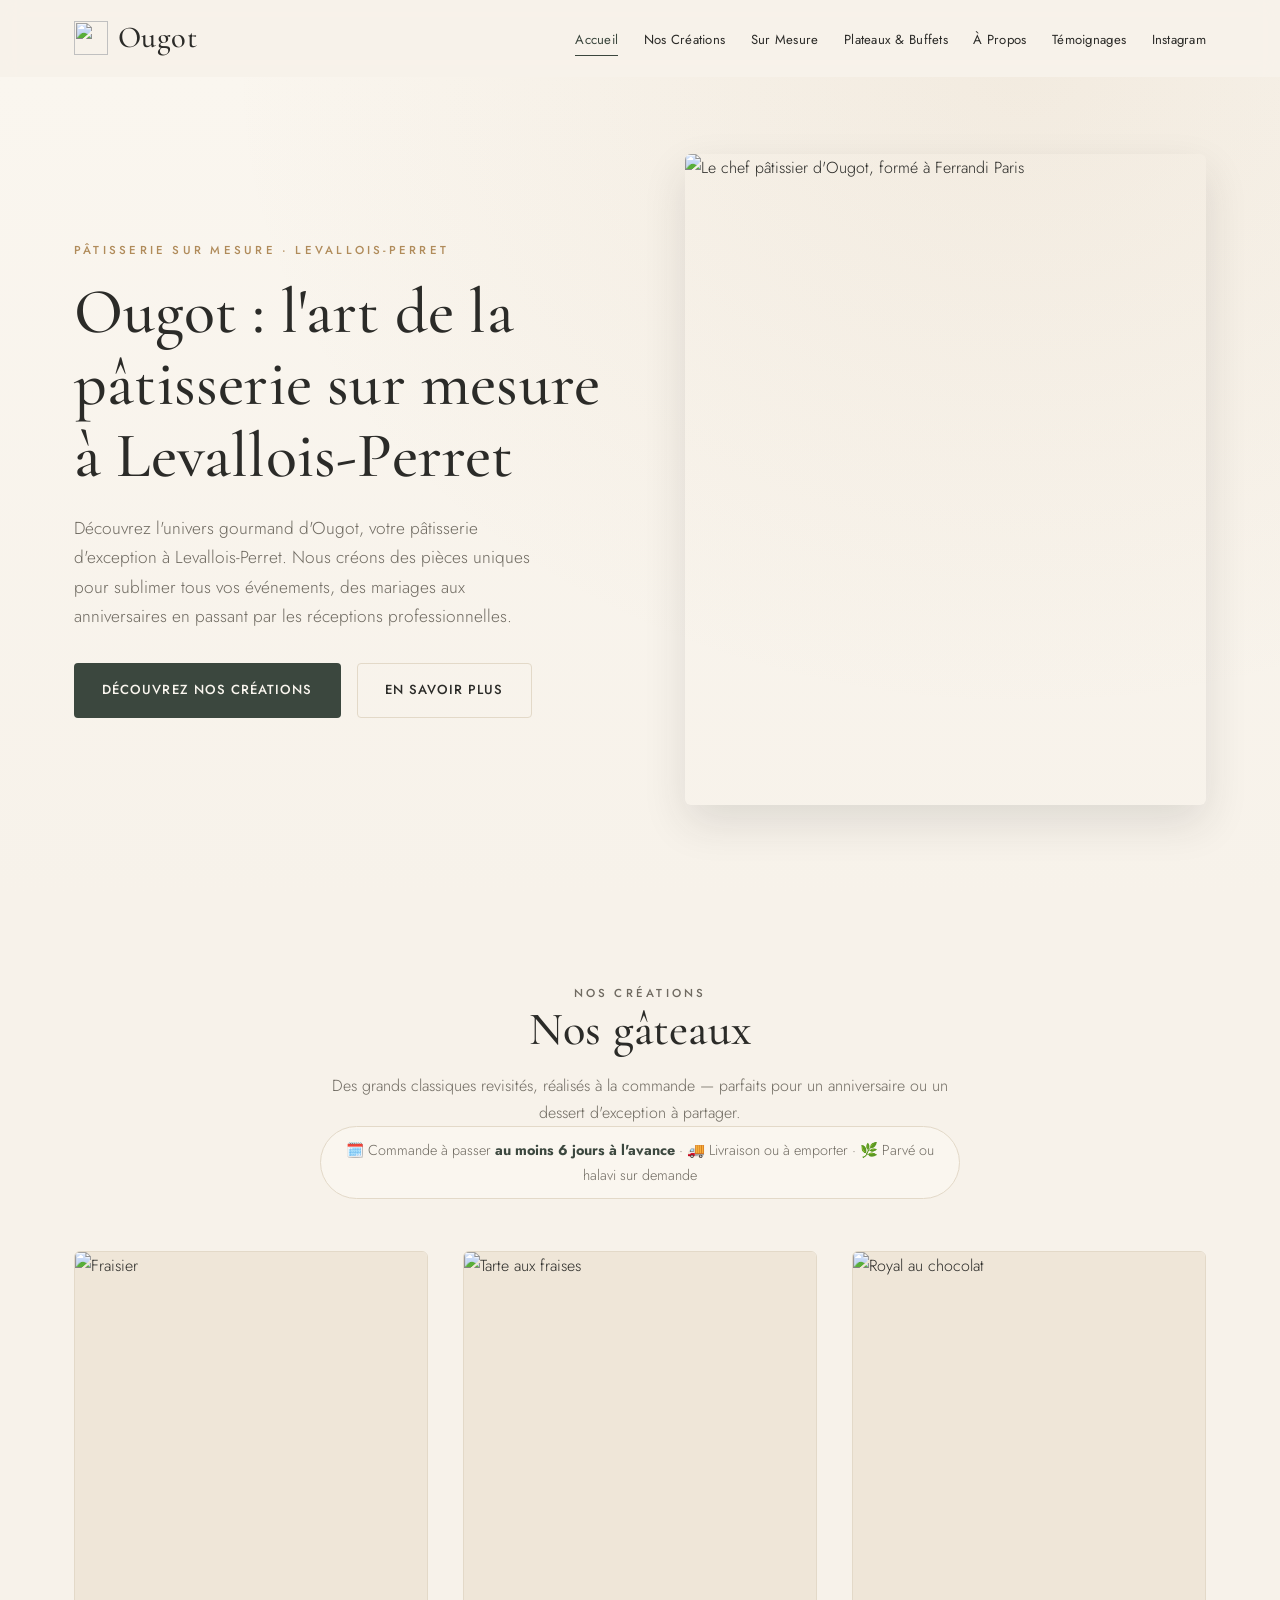
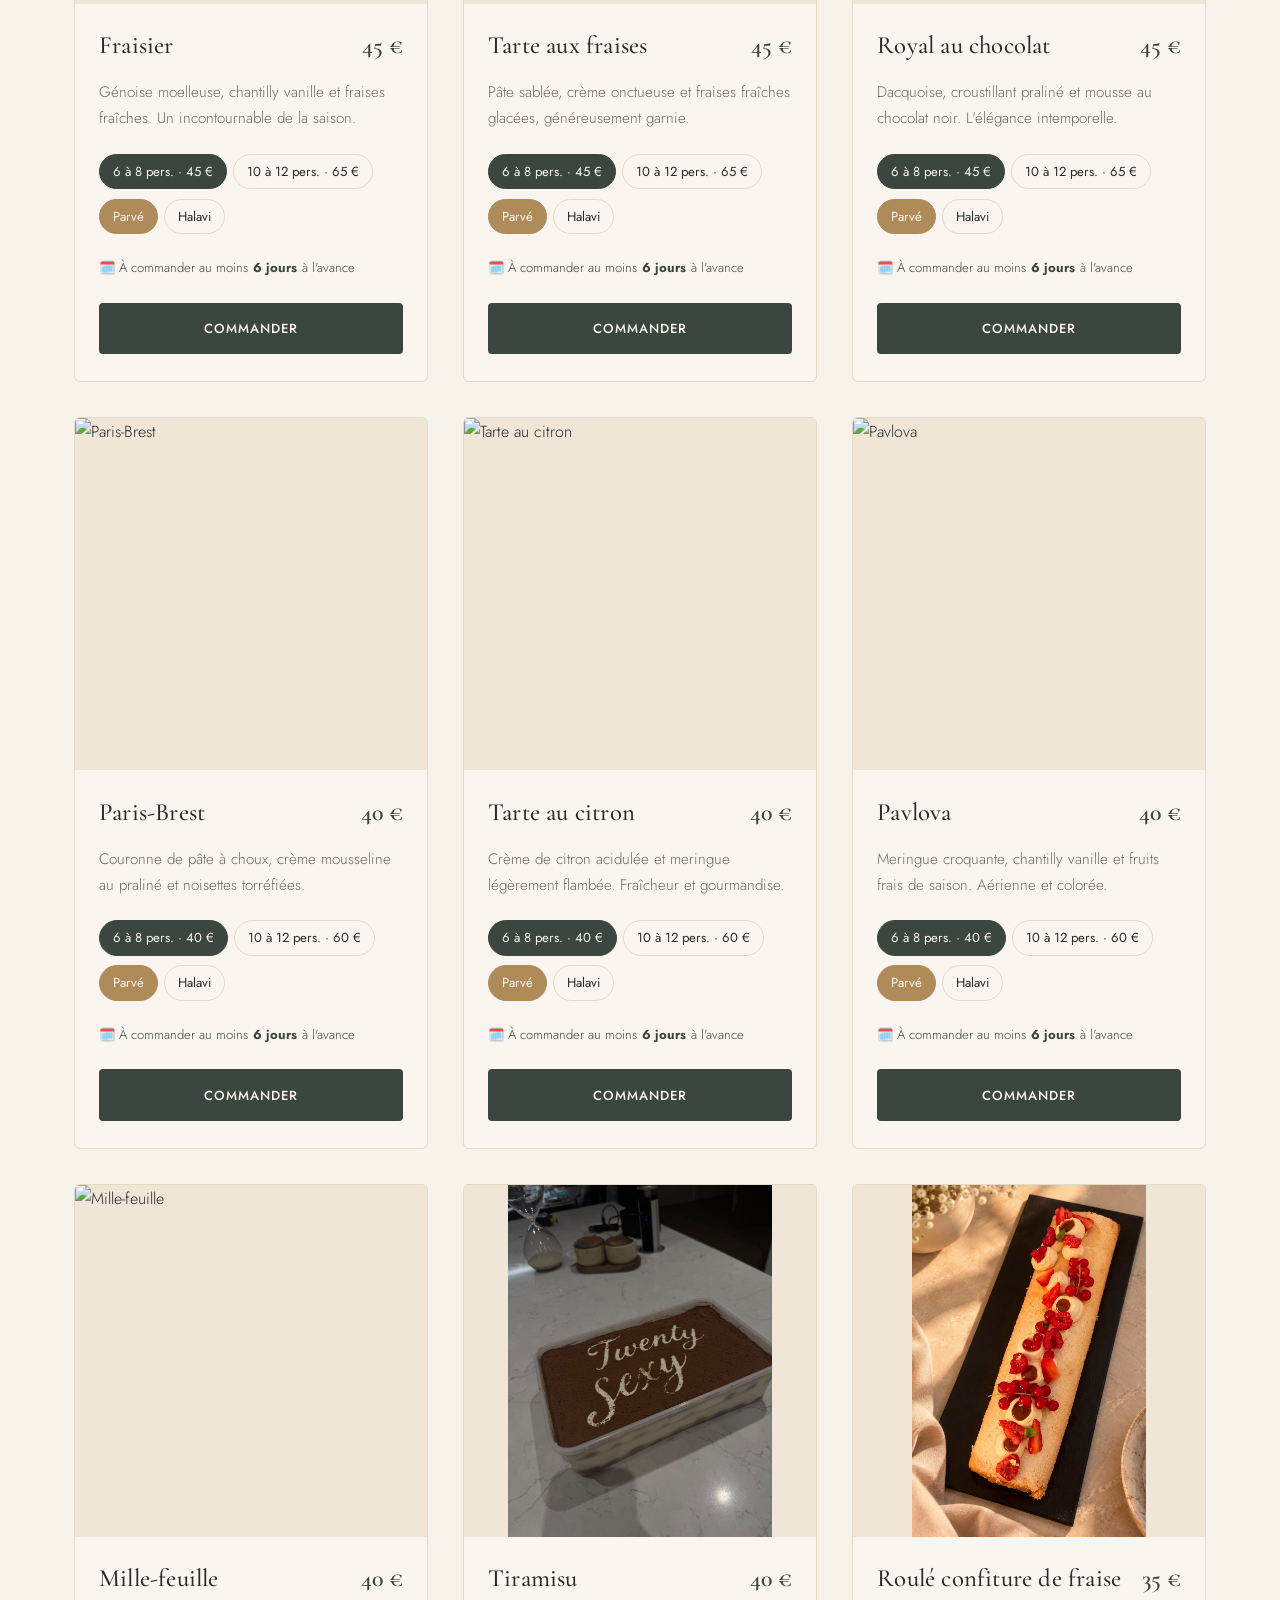
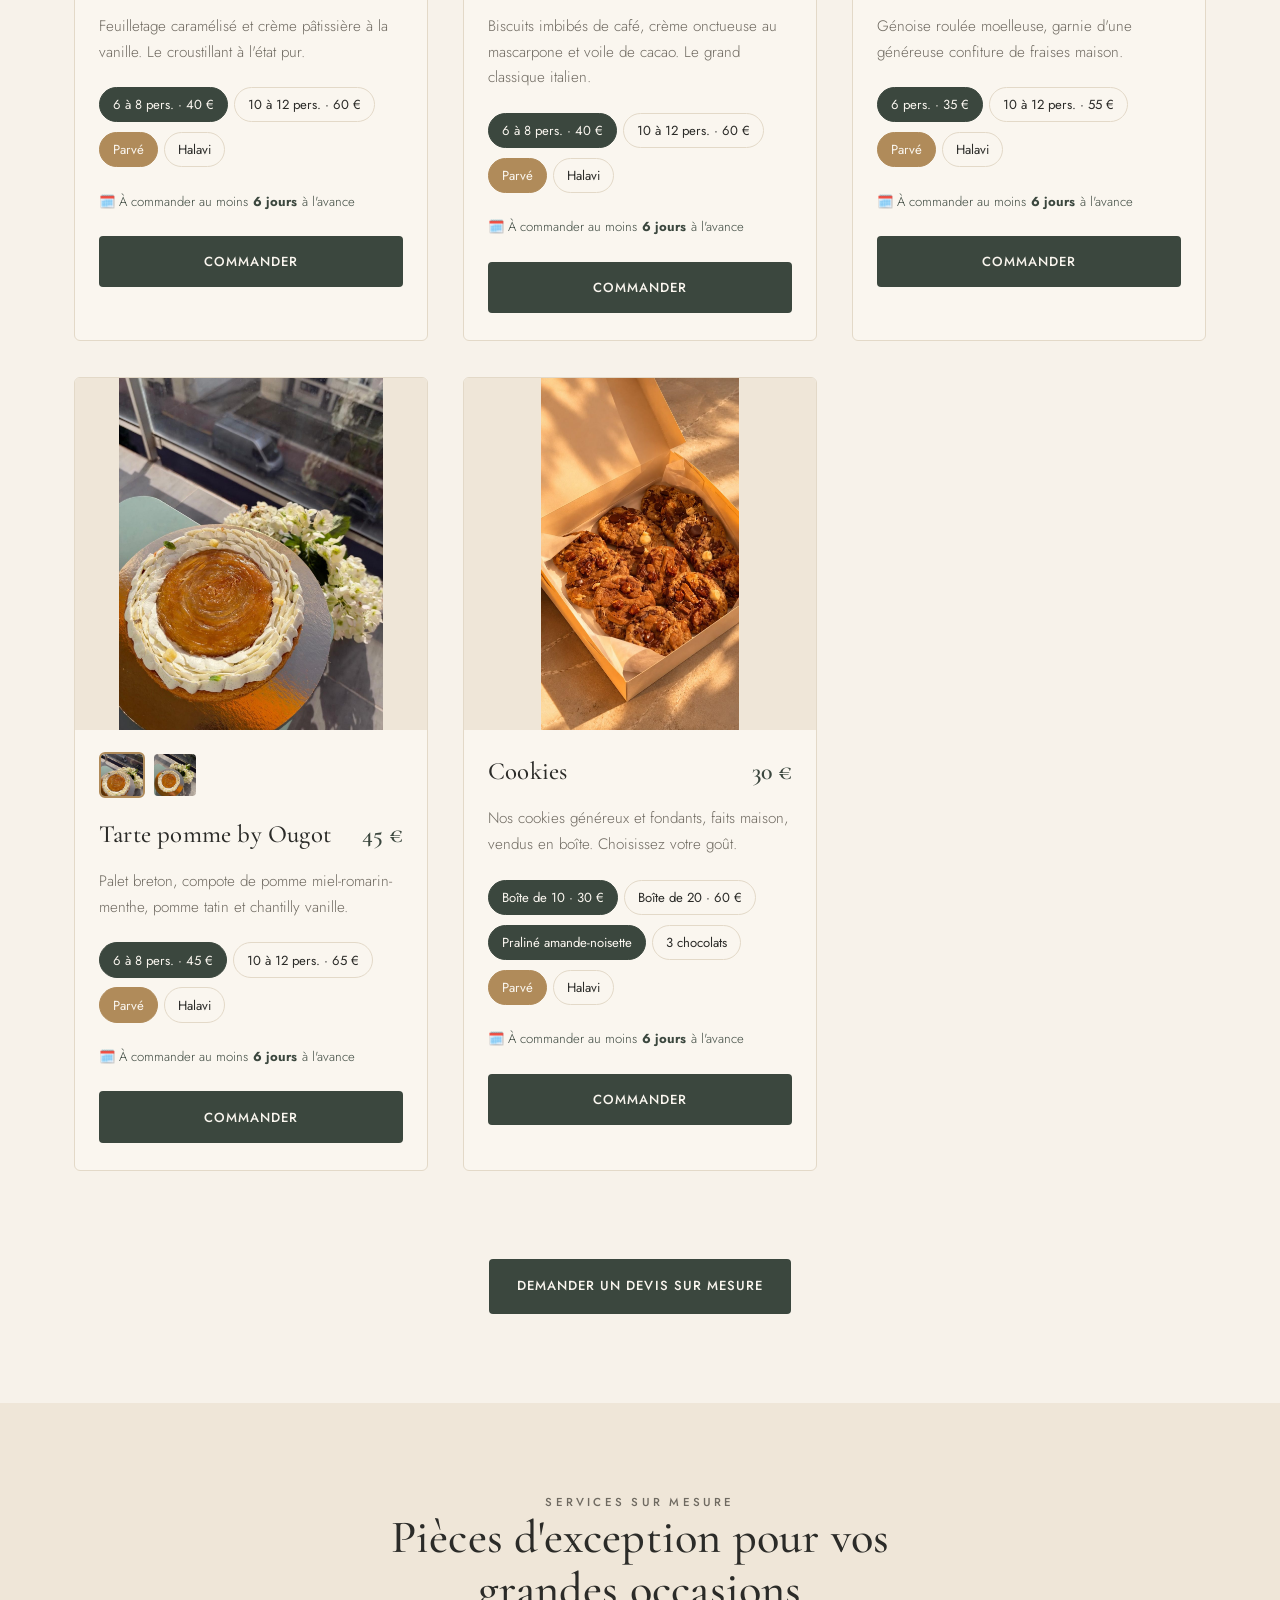
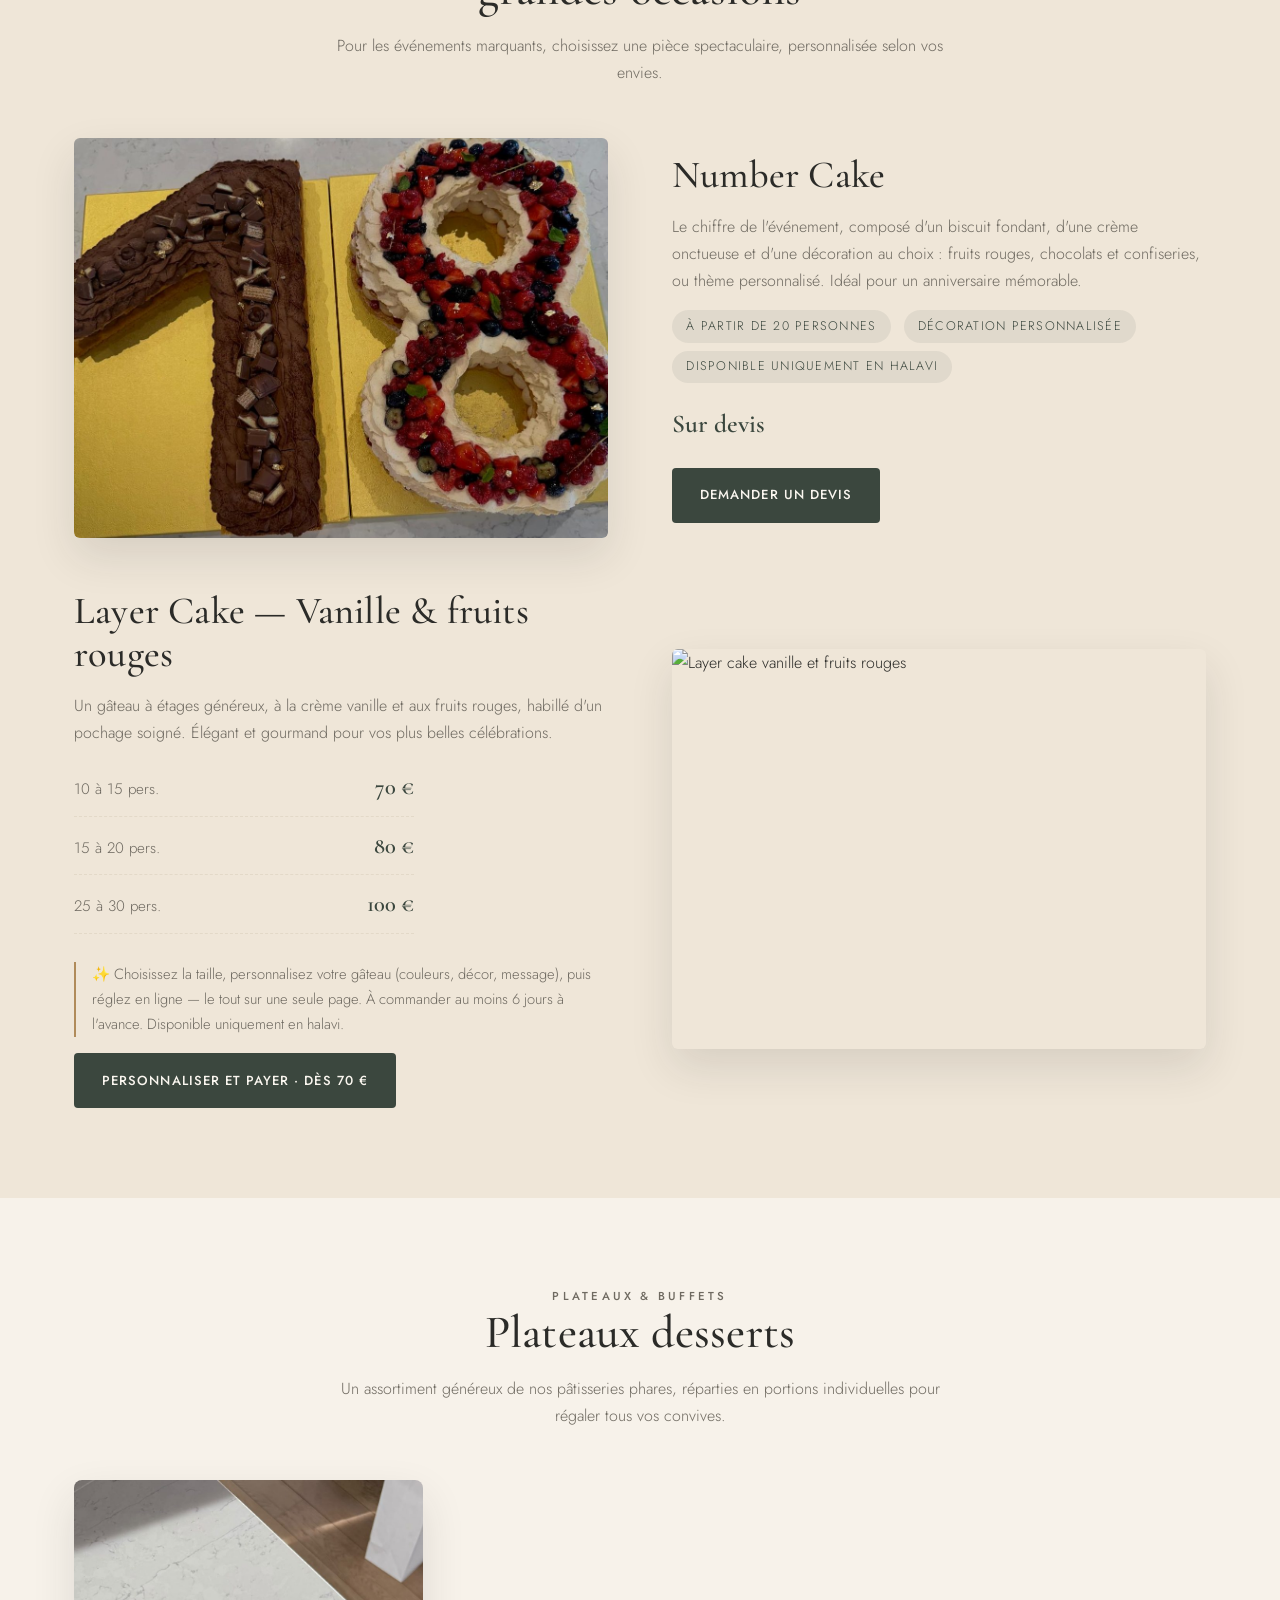
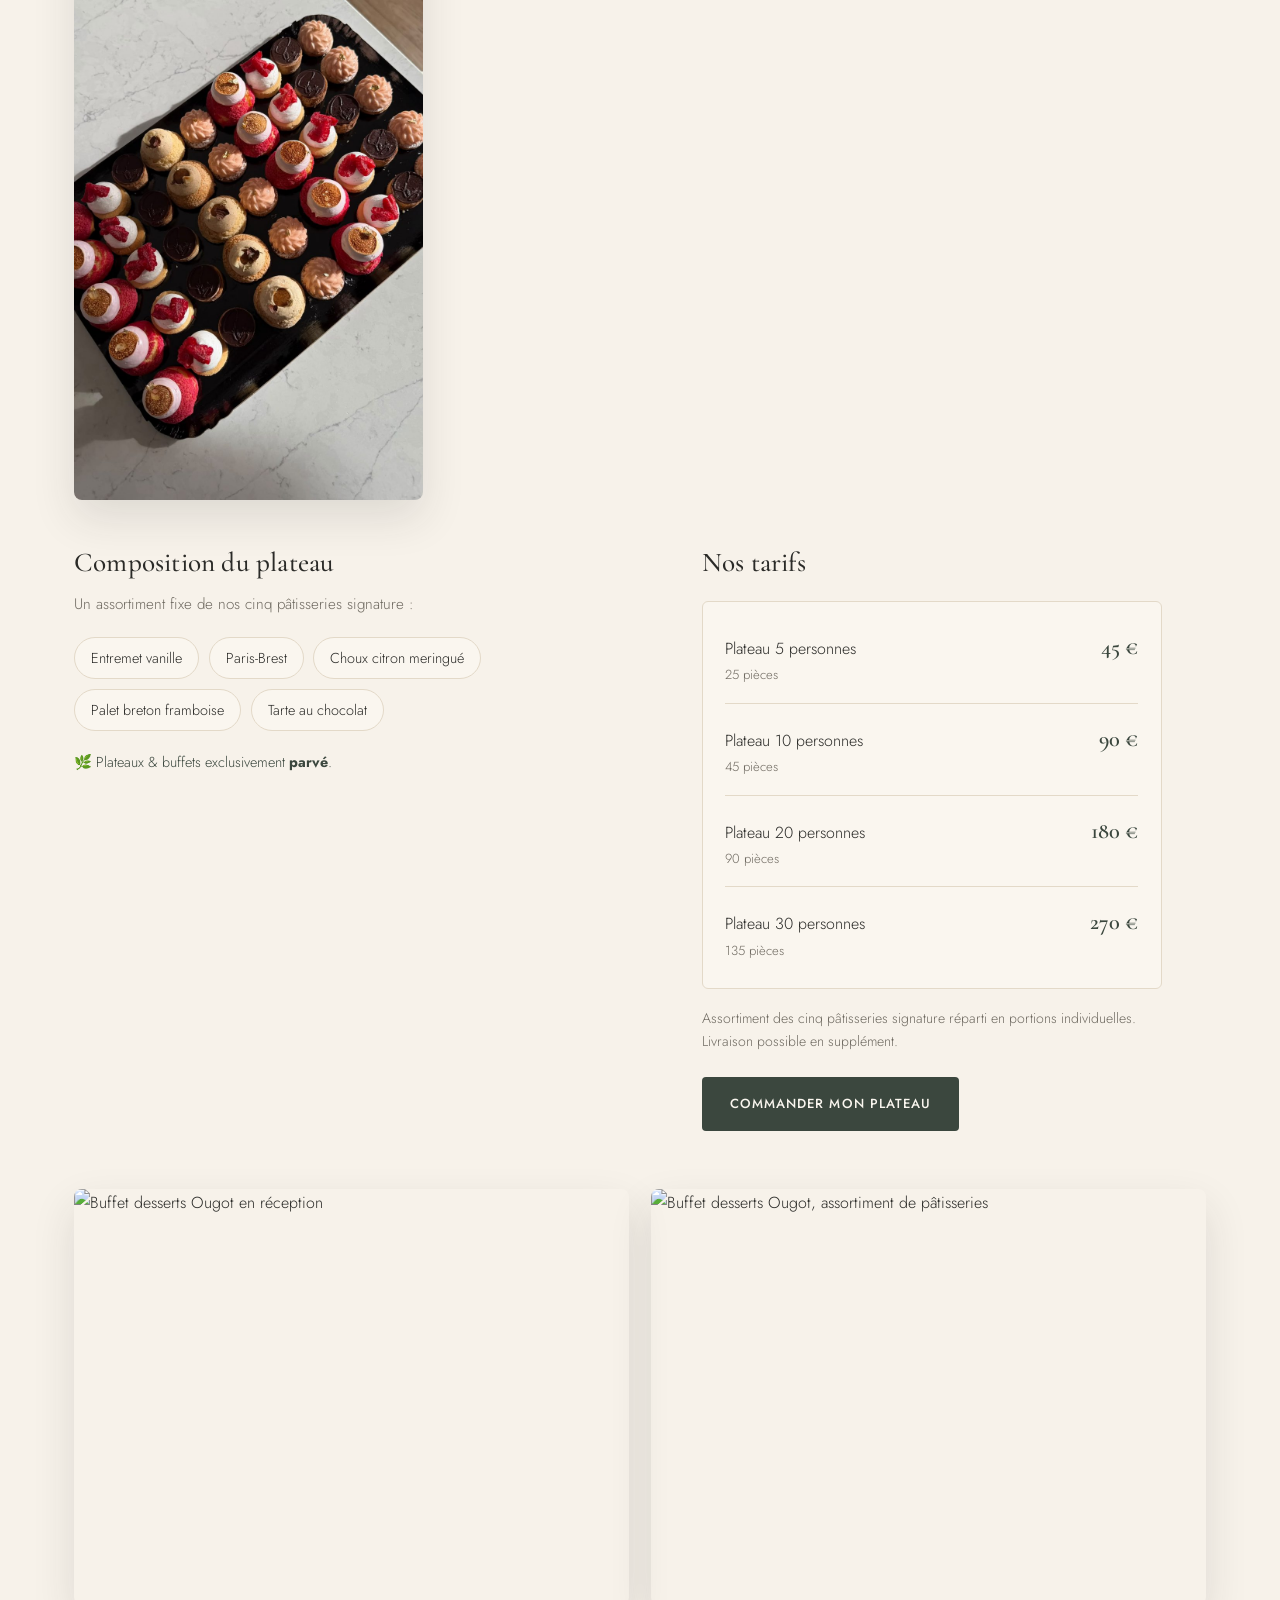
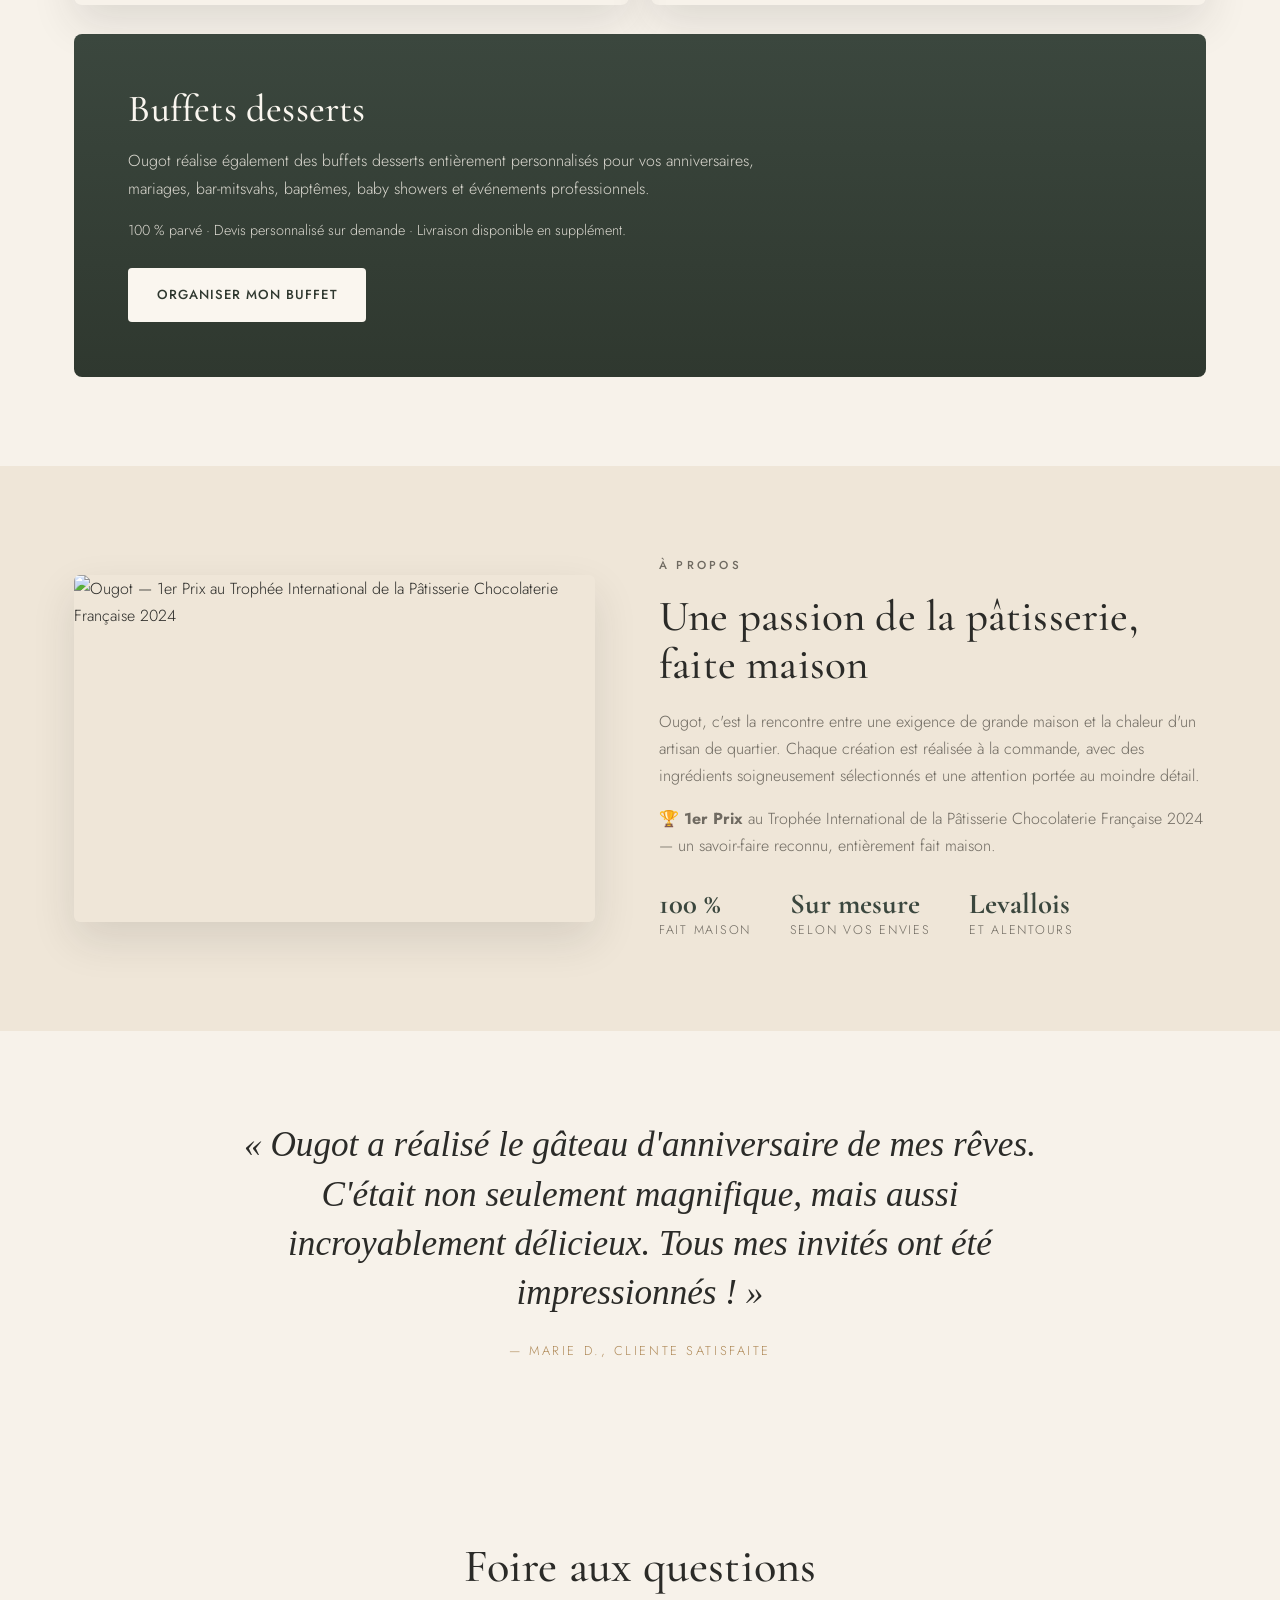
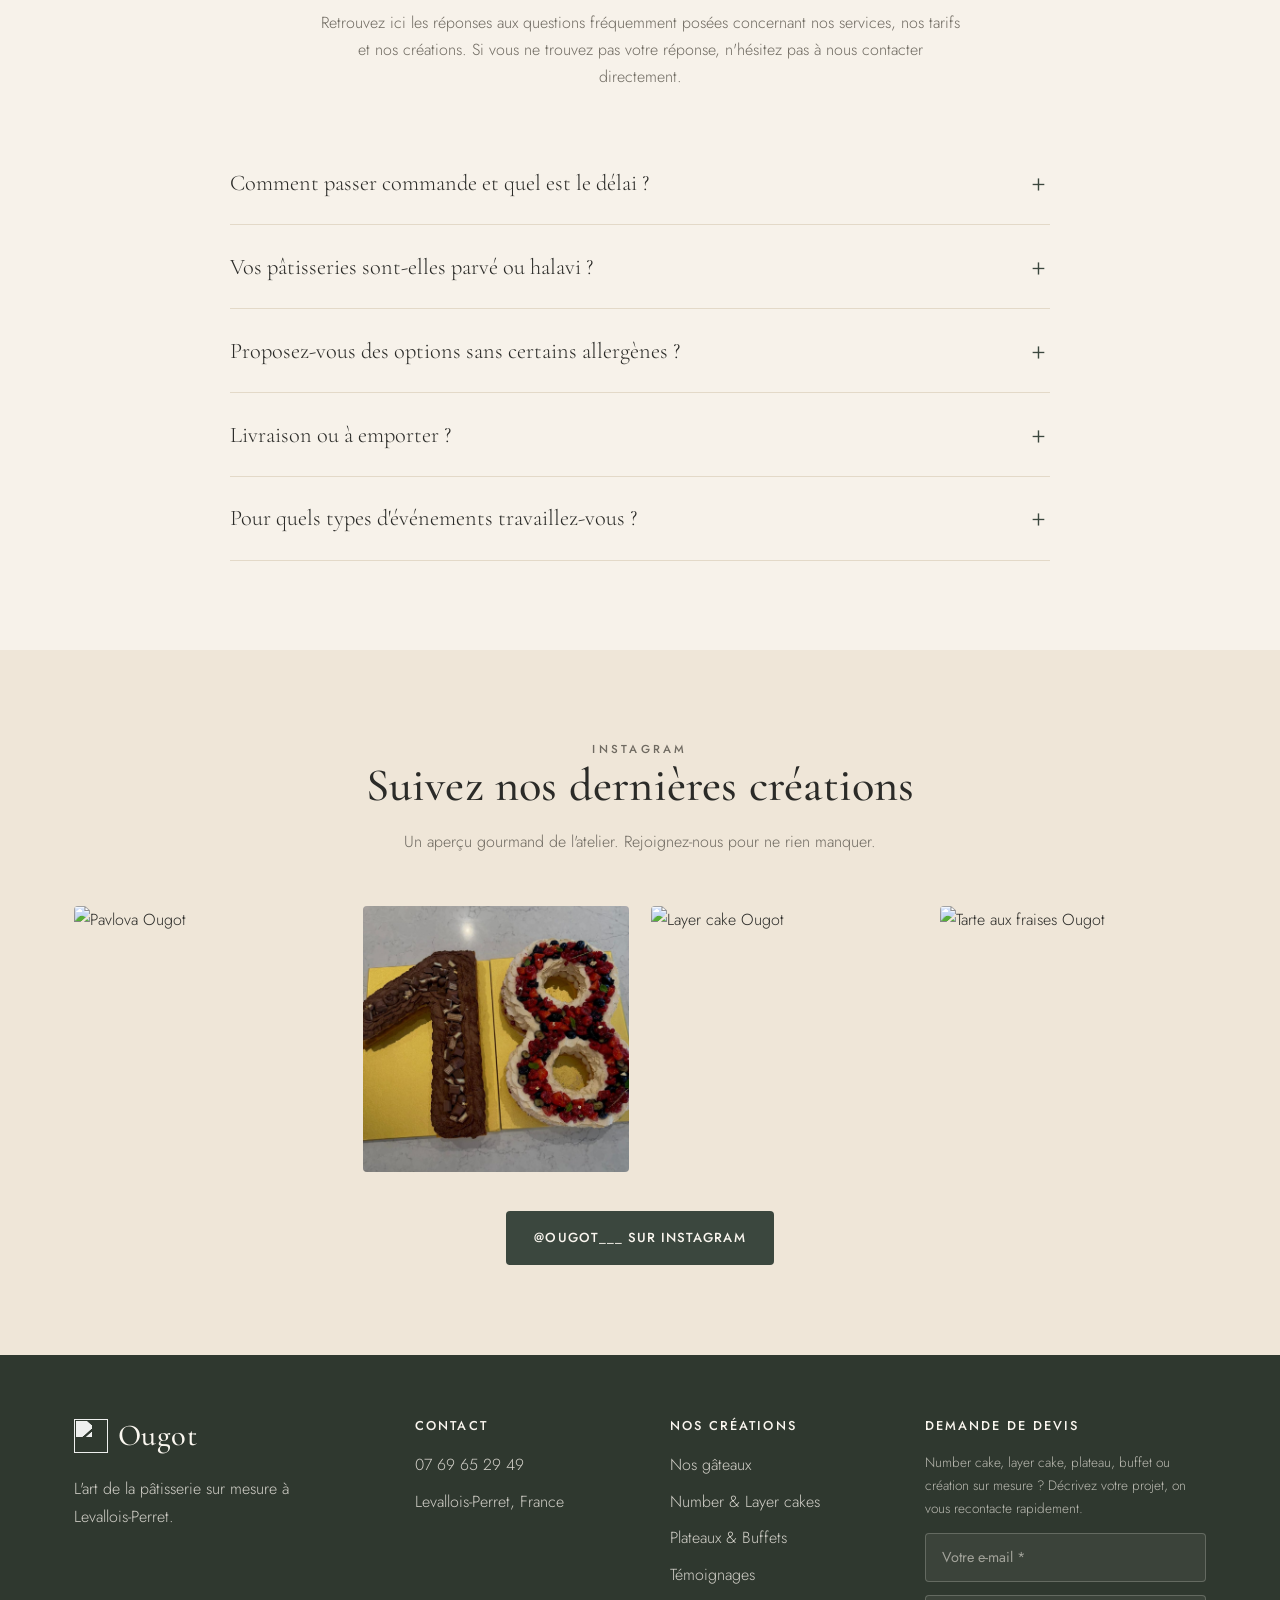
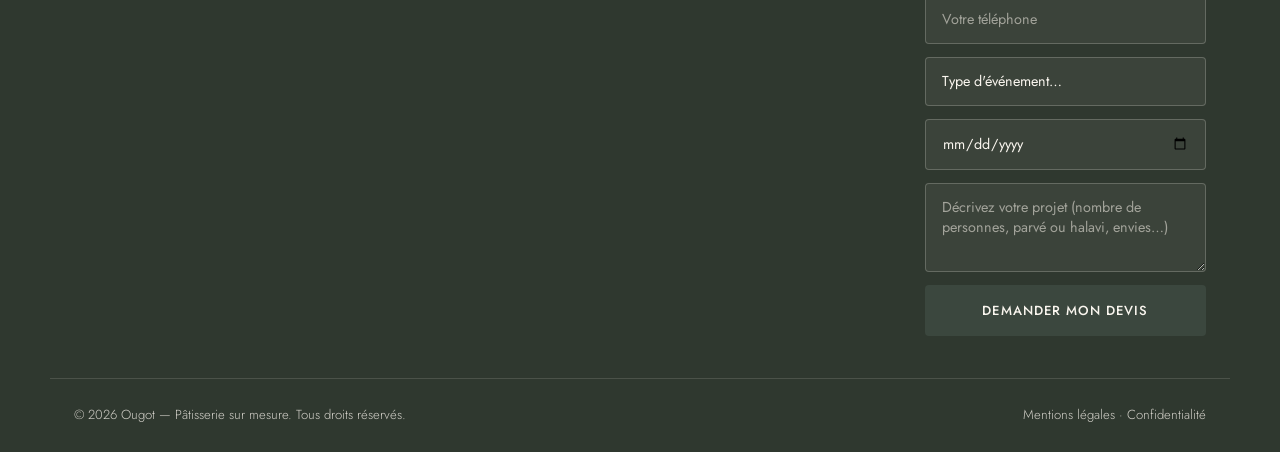
==== commit 5b666ab9: "Number Cake: nouvelle photo (number cake 18 fruits rouges) + anti-cache image Co-Authored-By: Claude" ====
--- a/index.html
+++ b/index.html
@@ -325,7 +325,7 @@
 
         <!-- Number Cake -->
         <div class="feature reveal">
-          <div class="feature-media"><img src="assets/images/creations/number-cake.jpg" alt="Number cake personnalisé" loading="lazy" /></div>
+          <div class="feature-media"><img src="assets/images/creations/number-cake.jpg?v=__BUILD__" alt="Number cake personnalisé" loading="lazy" /></div>
           <div class="feature-text">
             <h3>Number Cake</h3>
             <p>
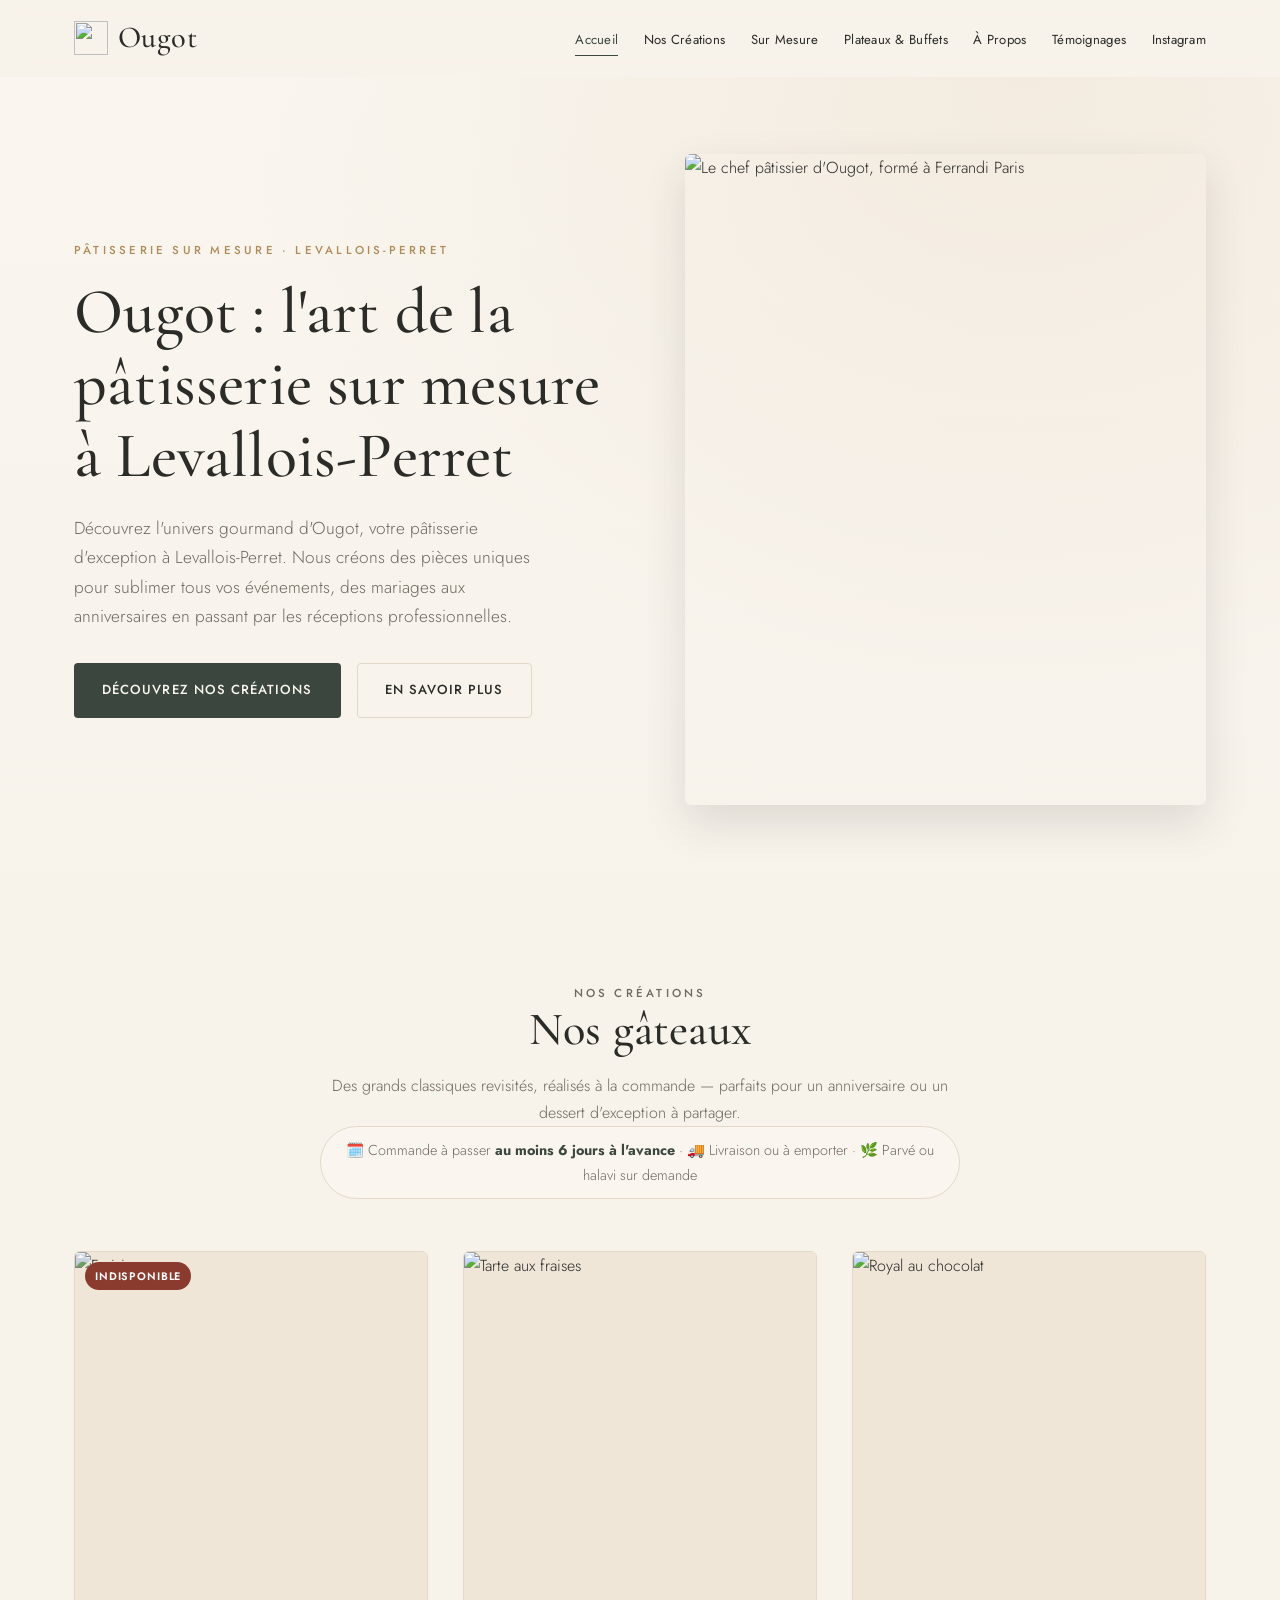
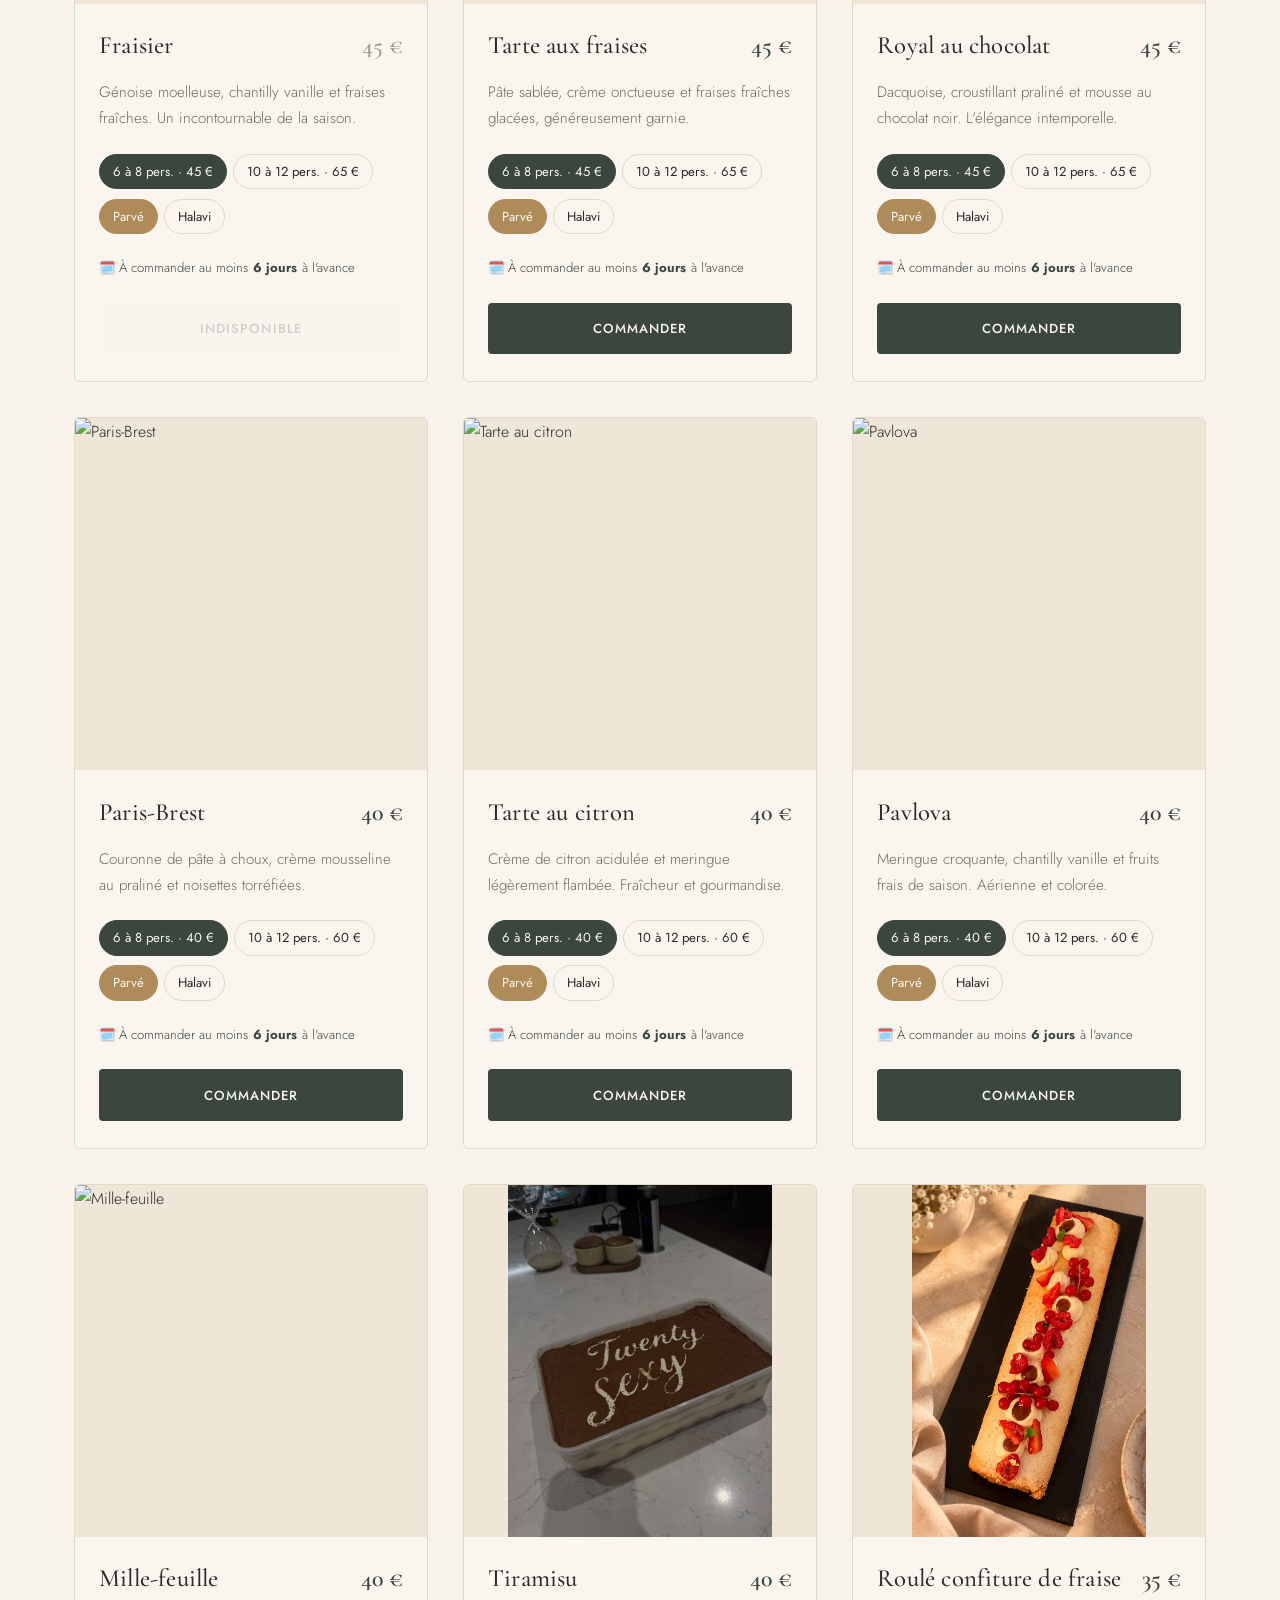
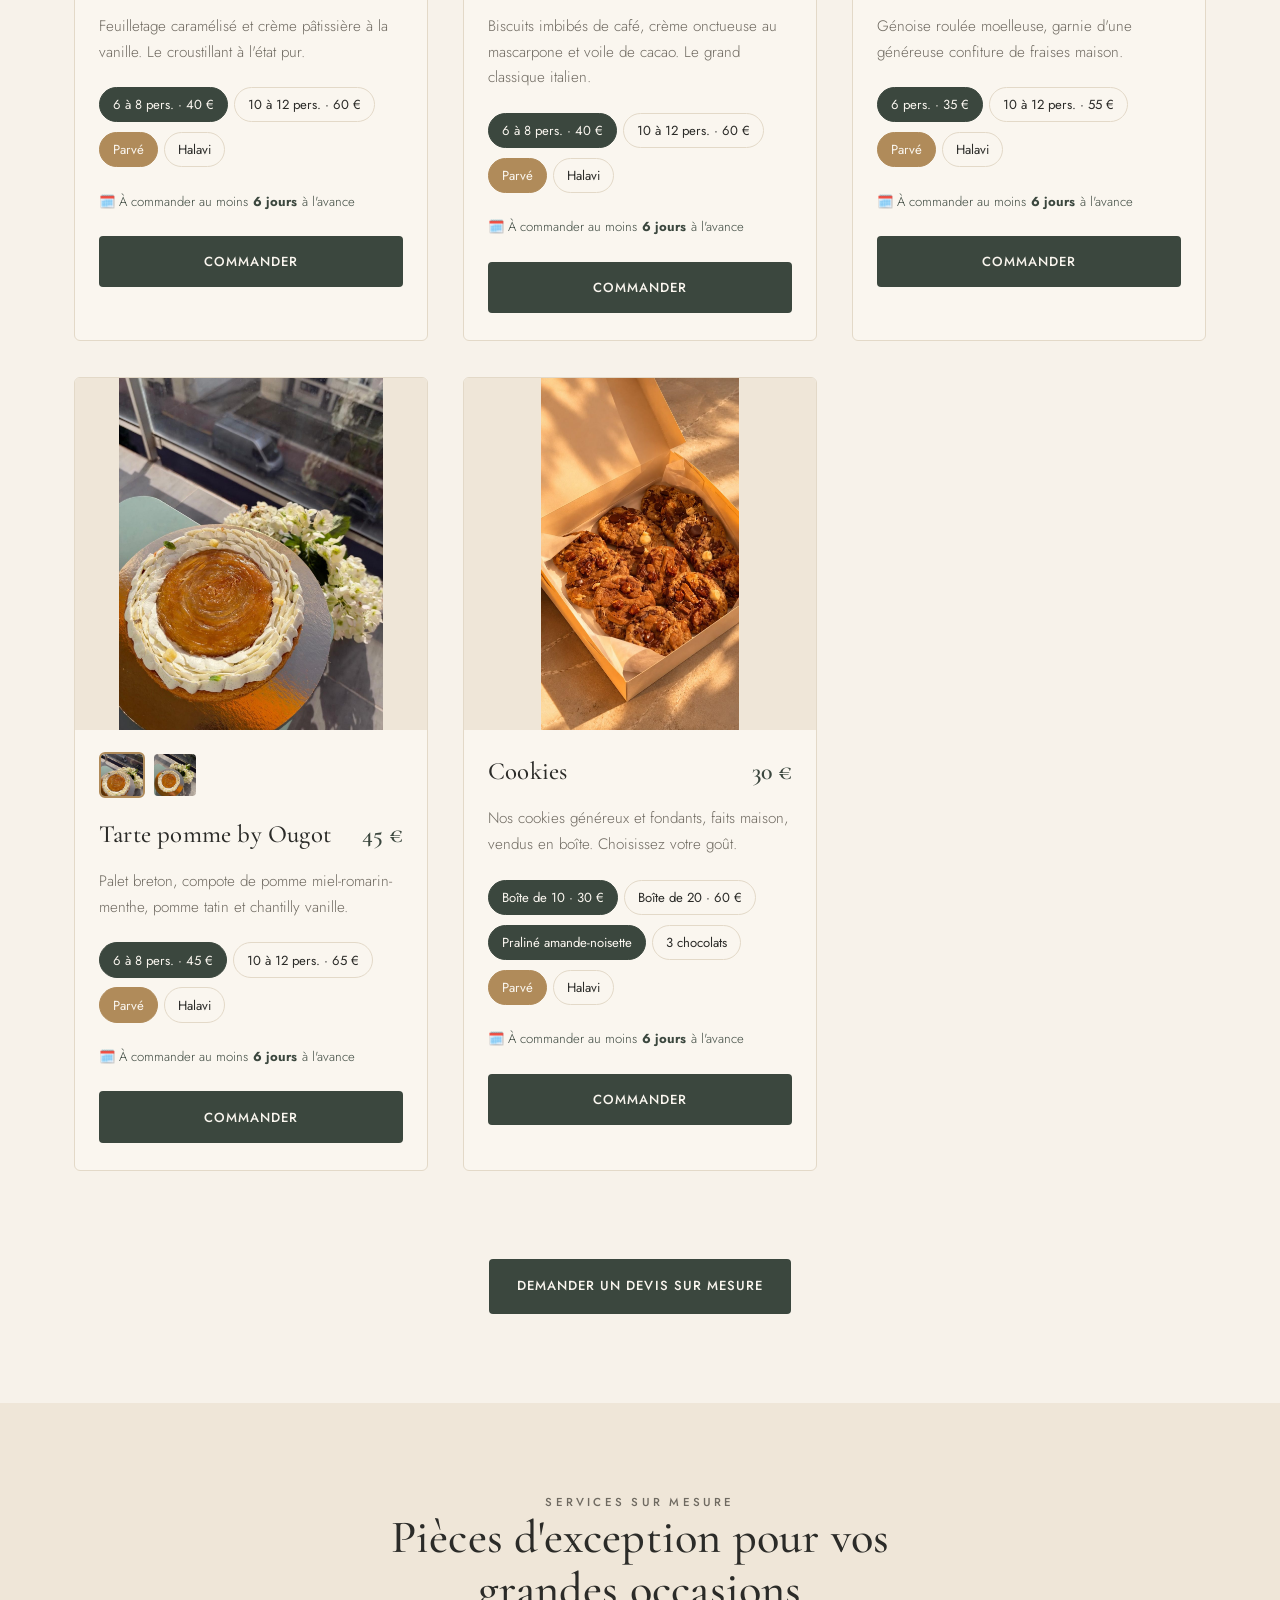
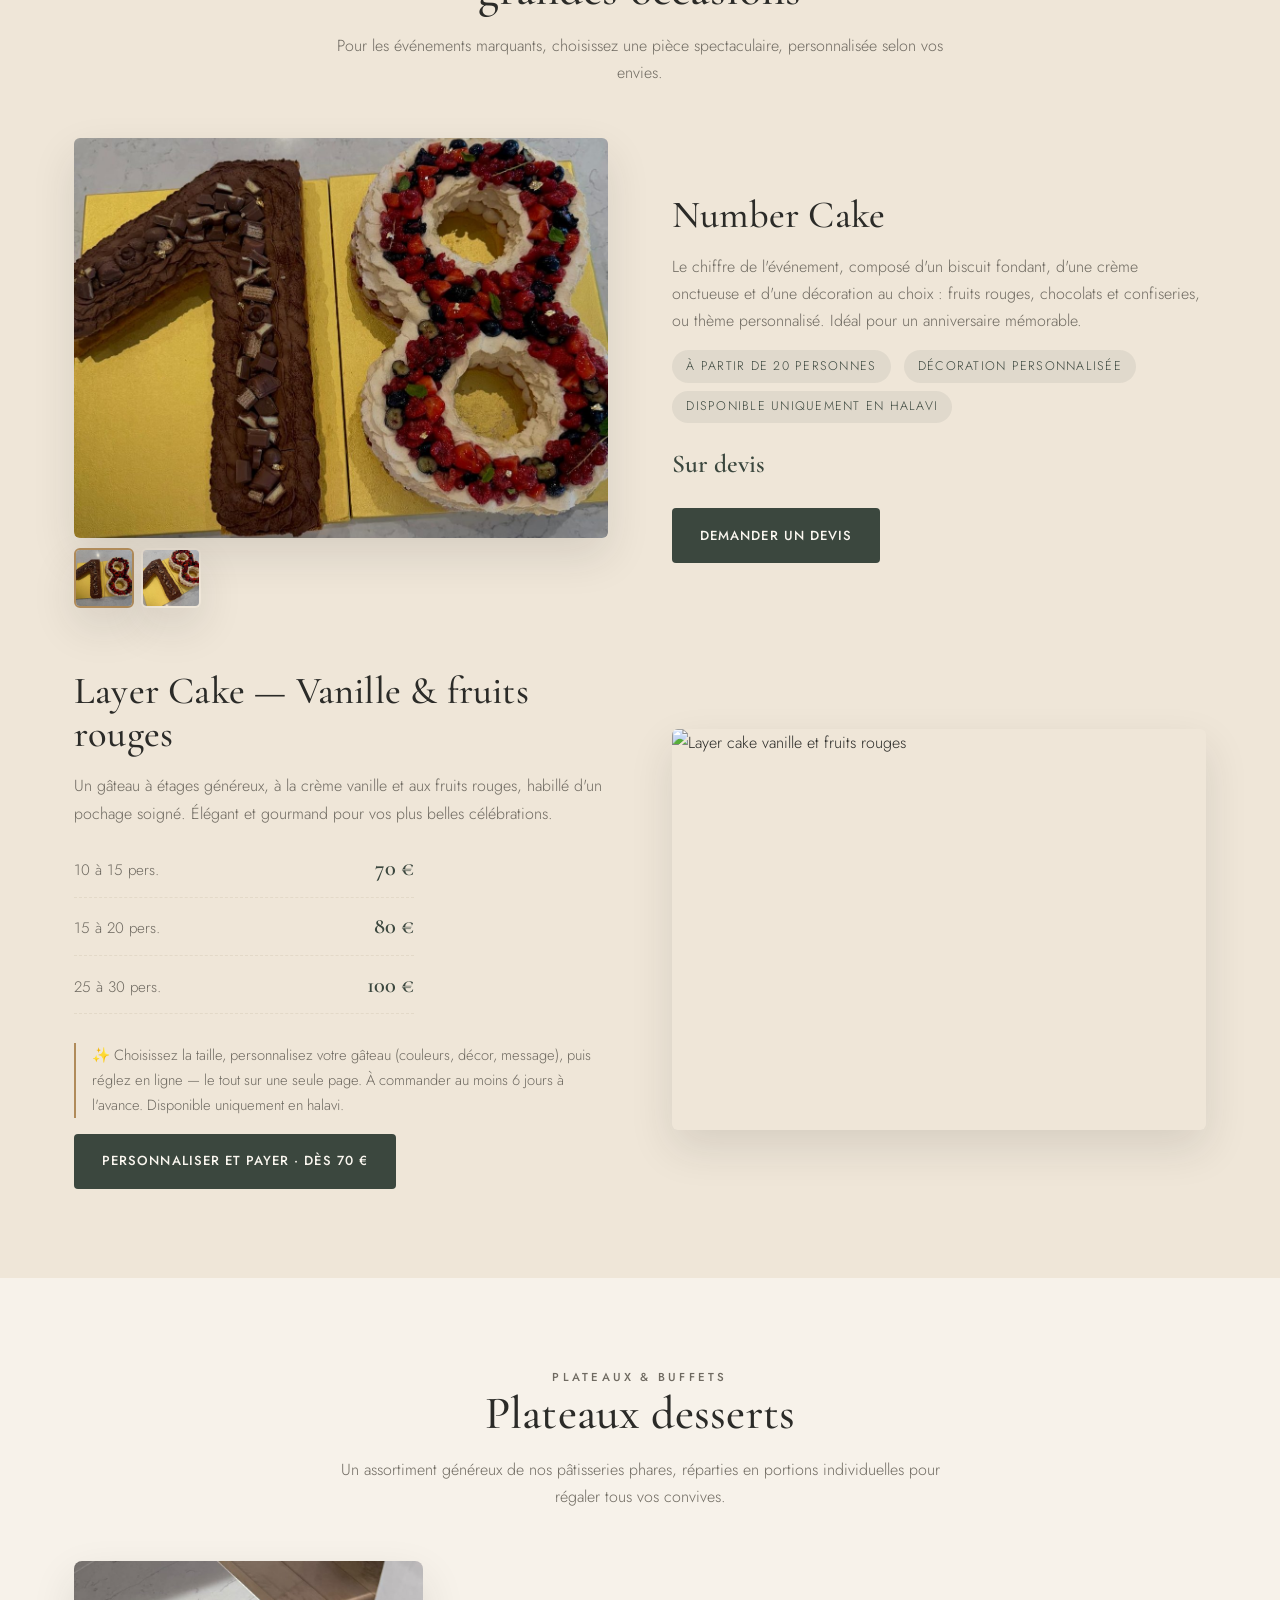
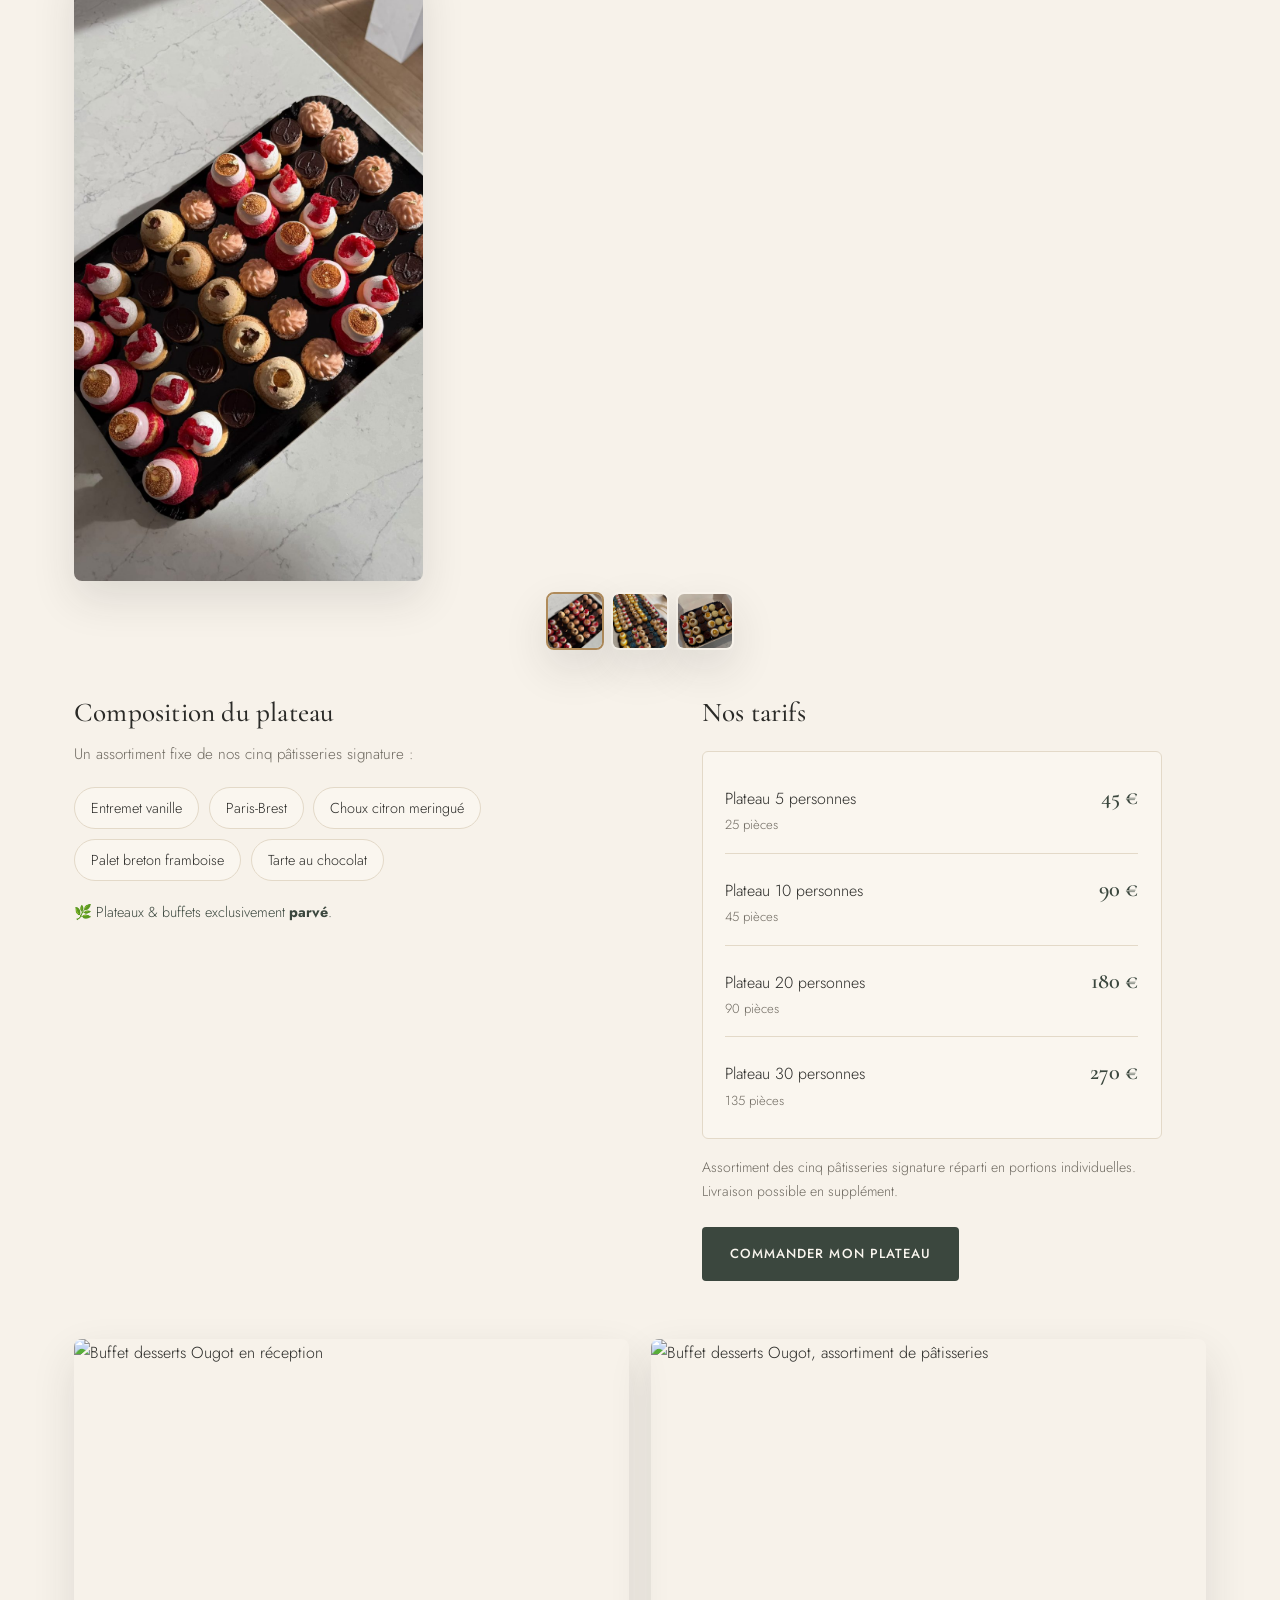
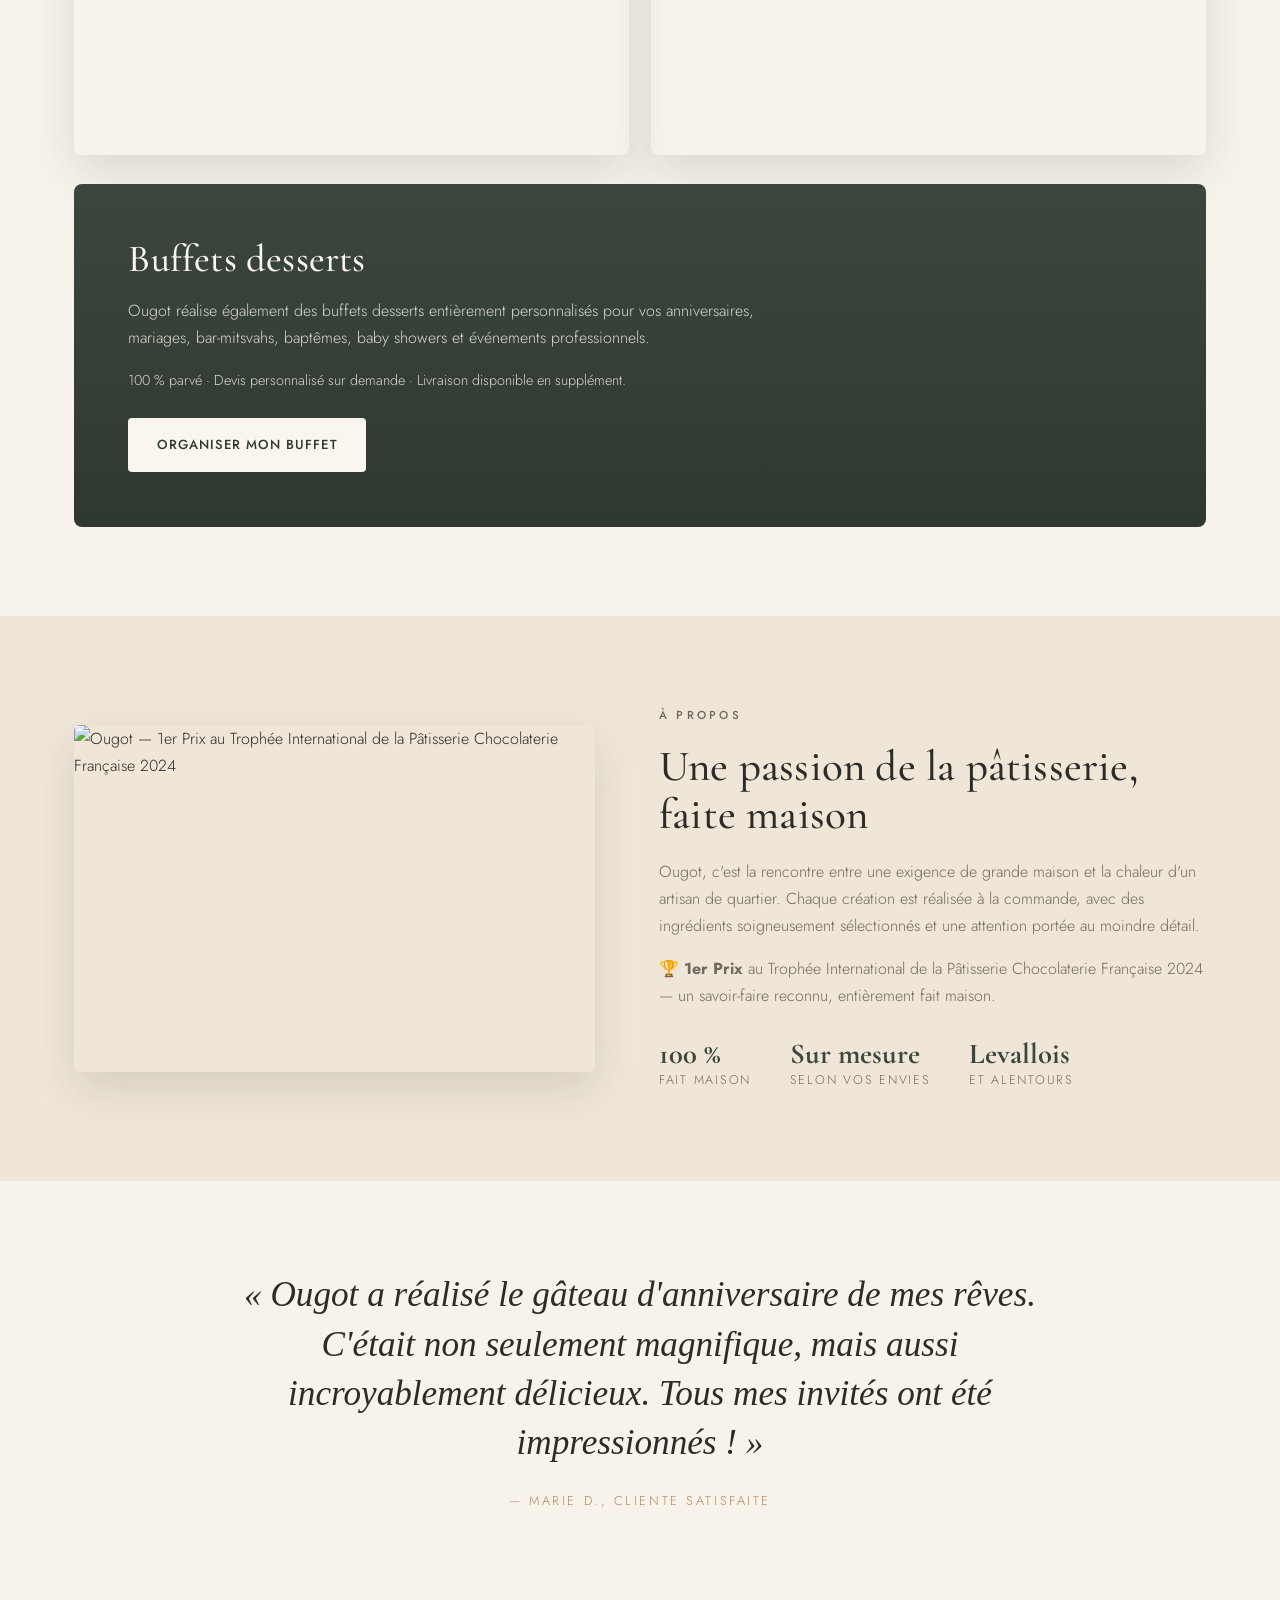
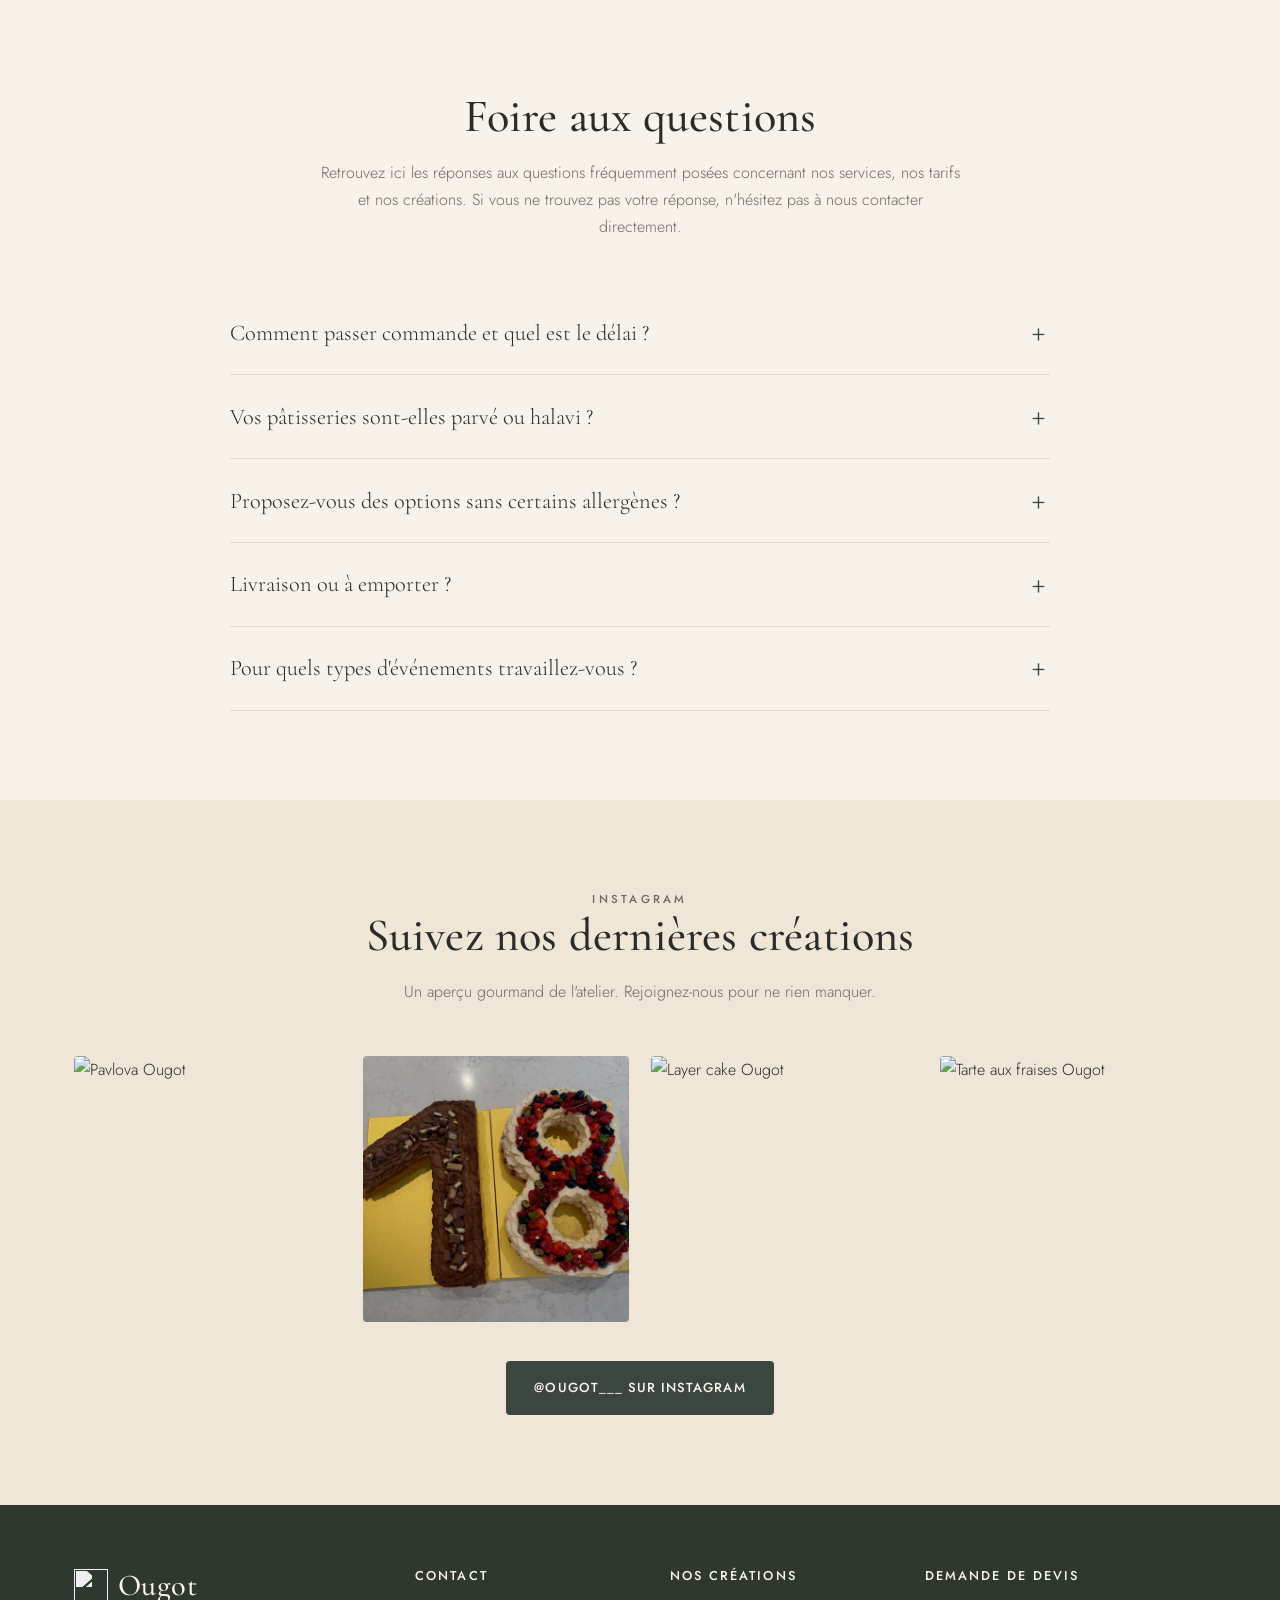
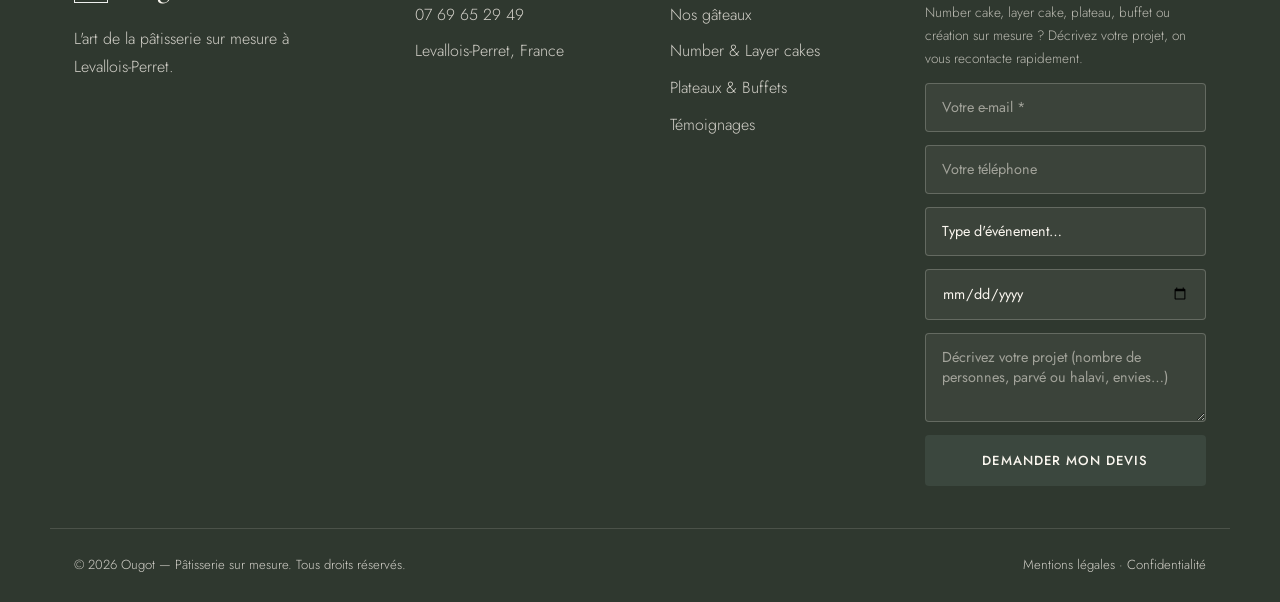
==== commit 4f770fc5: "Number Cake: galerie 2 photos (miniatures cliquables dans la section Pieces d'exception) Co-Authored" ====
--- a/index.html
+++ b/index.html
@@ -325,7 +325,13 @@
 
         <!-- Number Cake -->
         <div class="feature reveal">
-          <div class="feature-media"><img src="assets/images/creations/number-cake.jpg?v=__BUILD__" alt="Number cake personnalisé" loading="lazy" /></div>
+          <div class="feature-media">
+            <img src="assets/images/creations/number-cake.jpg?v=__BUILD__" alt="Number cake personnalisé" loading="lazy" />
+            <div class="cake-thumbs feature-thumbs">
+              <img class="cake-thumb is-active" src="assets/images/creations/number-cake.jpg?v=__BUILD__" alt="" loading="lazy" />
+              <img class="cake-thumb" src="assets/images/creations/number-cake-2.jpg?v=__BUILD__" alt="" loading="lazy" />
+            </div>
+          </div>
           <div class="feature-text">
             <h3>Number Cake</h3>
             <p>
--- a/styles.css
+++ b/styles.css
@@ -994,3 +994,21 @@
   cursor: pointer; border: 2px solid transparent; transition: border-color .15s ease;
 }
 .cake-thumb.is-active, .cake-thumb:hover { border-color: #b08b5a; }
+
+/* Produit indisponible */
+.cake-media { position: relative; }
+.cake.is-unavailable .cake-media img { filter: grayscale(.45) brightness(.97); }
+.cake.is-unavailable .price { opacity: .5; }
+.cake-badge {
+  position: absolute; top: 10px; left: 10px; z-index: 2;
+  background: #8a3b2e; color: #fff; font-size: .68rem; font-weight: 600;
+  letter-spacing: .08em; text-transform: uppercase; padding: .32rem .62rem; border-radius: 999px;
+}
+
+/* Galerie plateaux (centrée, miniatures un peu plus grandes) */
+.plateau-thumbs { justify-content: center; margin-top: .7rem; }
+.plateau-thumbs .cake-thumb { width: 58px; height: 58px; }
+
+/* Galerie section "Pièces d'exception" */
+.feature-thumbs { margin-top: .6rem; justify-content: flex-start; }
+.feature-thumbs .cake-thumb { width: 60px; height: 60px; aspect-ratio: auto; object-fit: cover; }
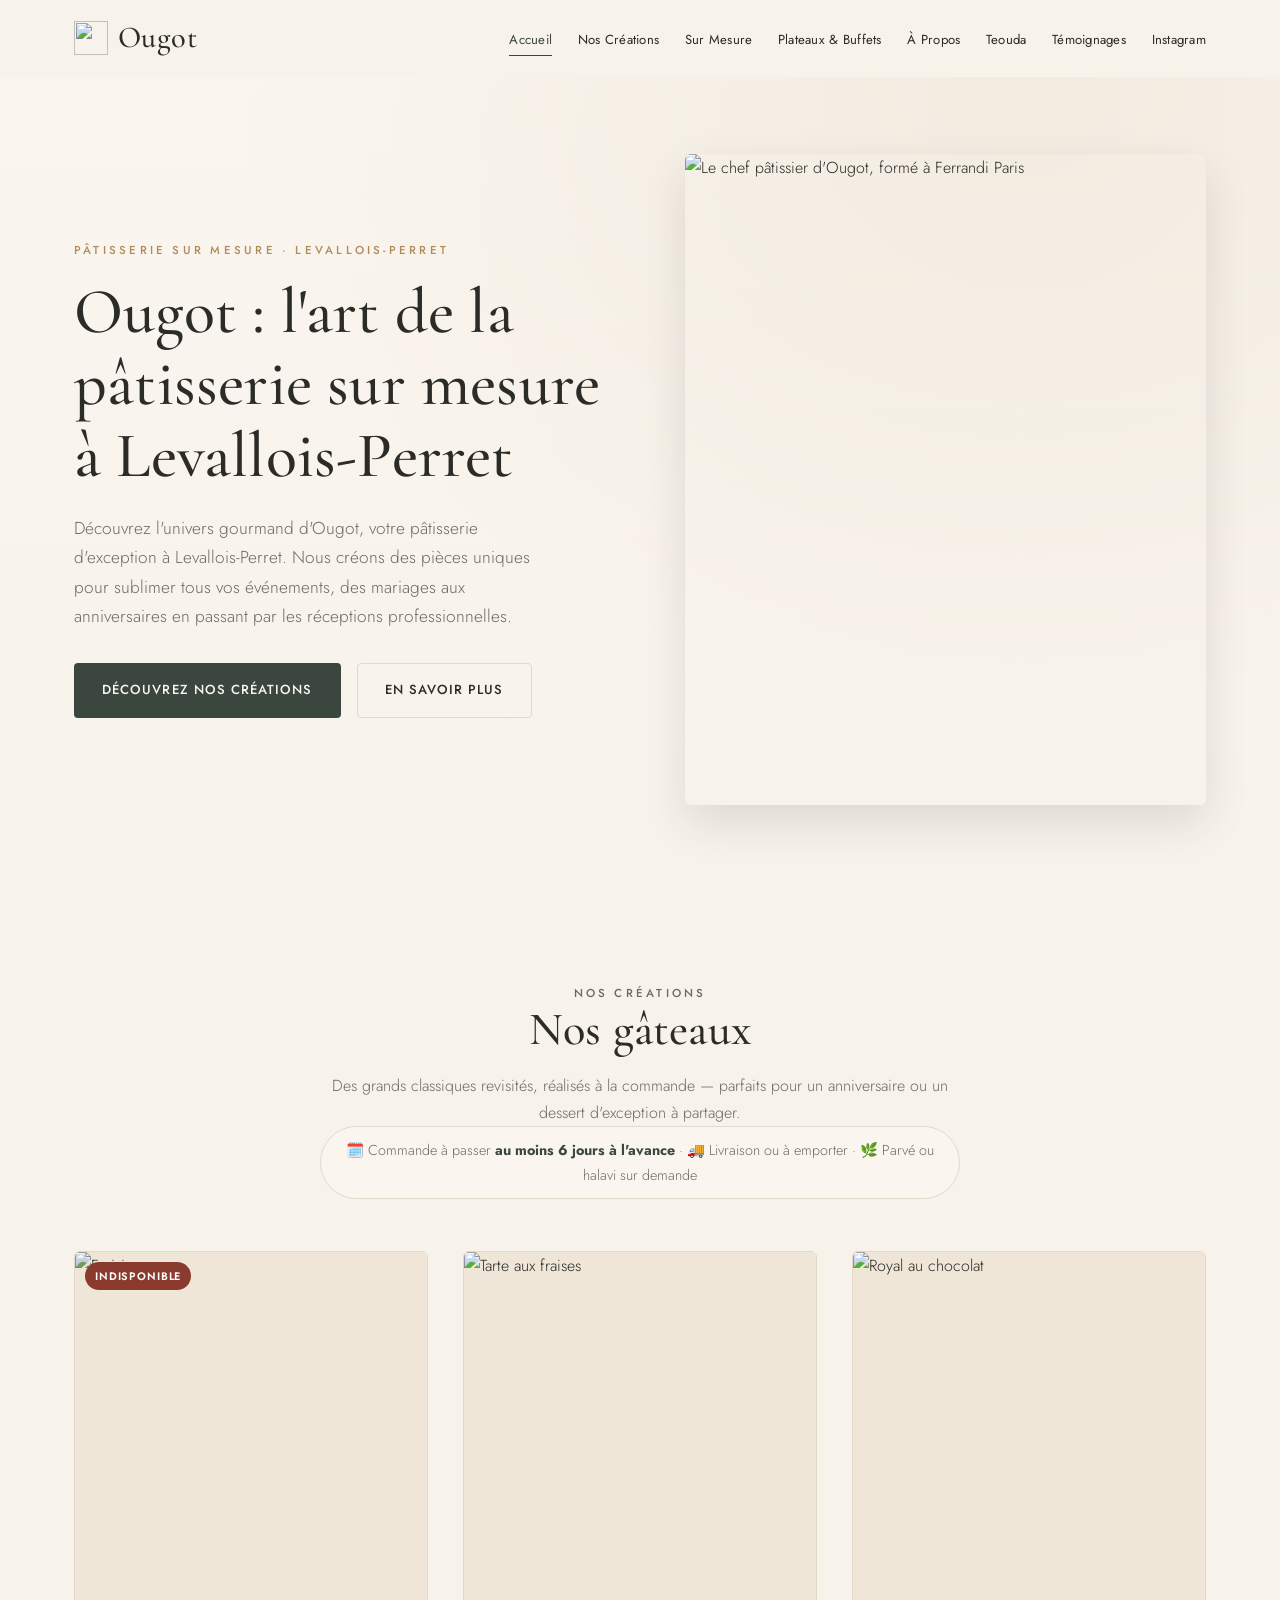
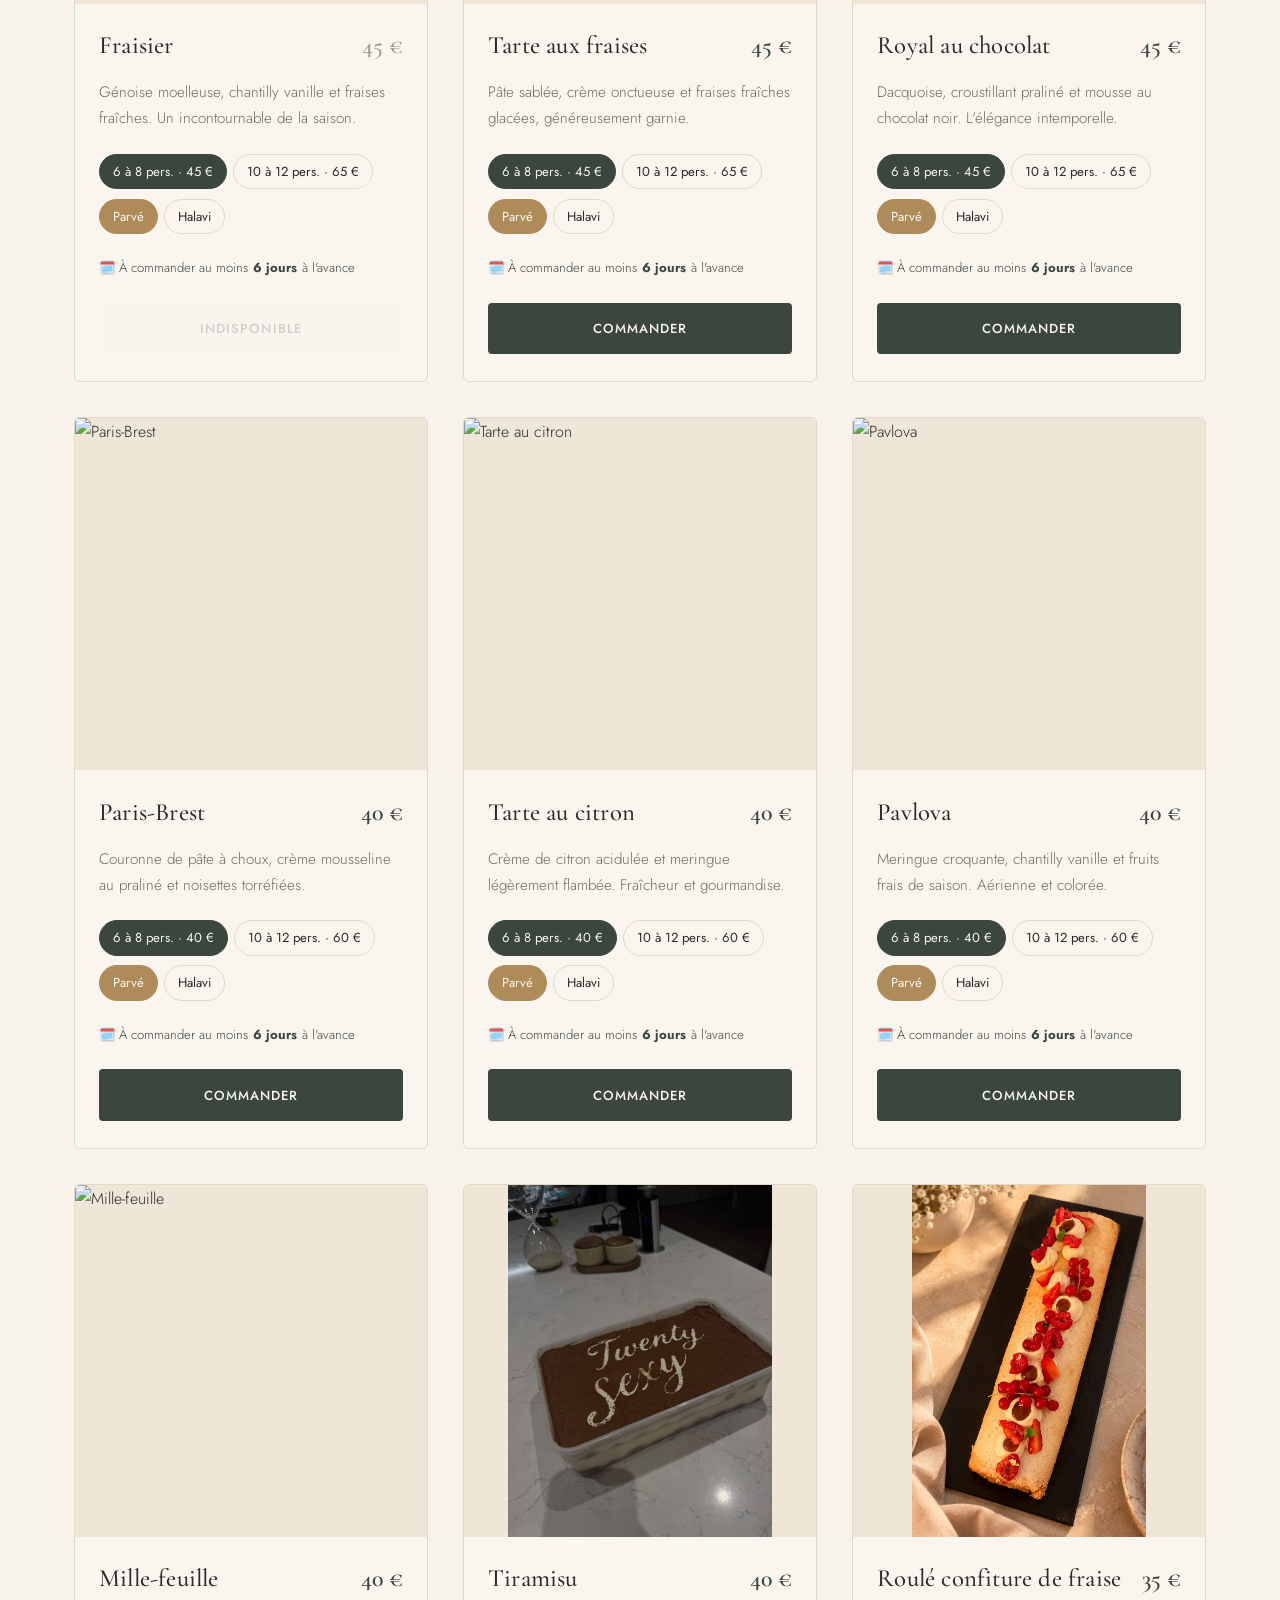
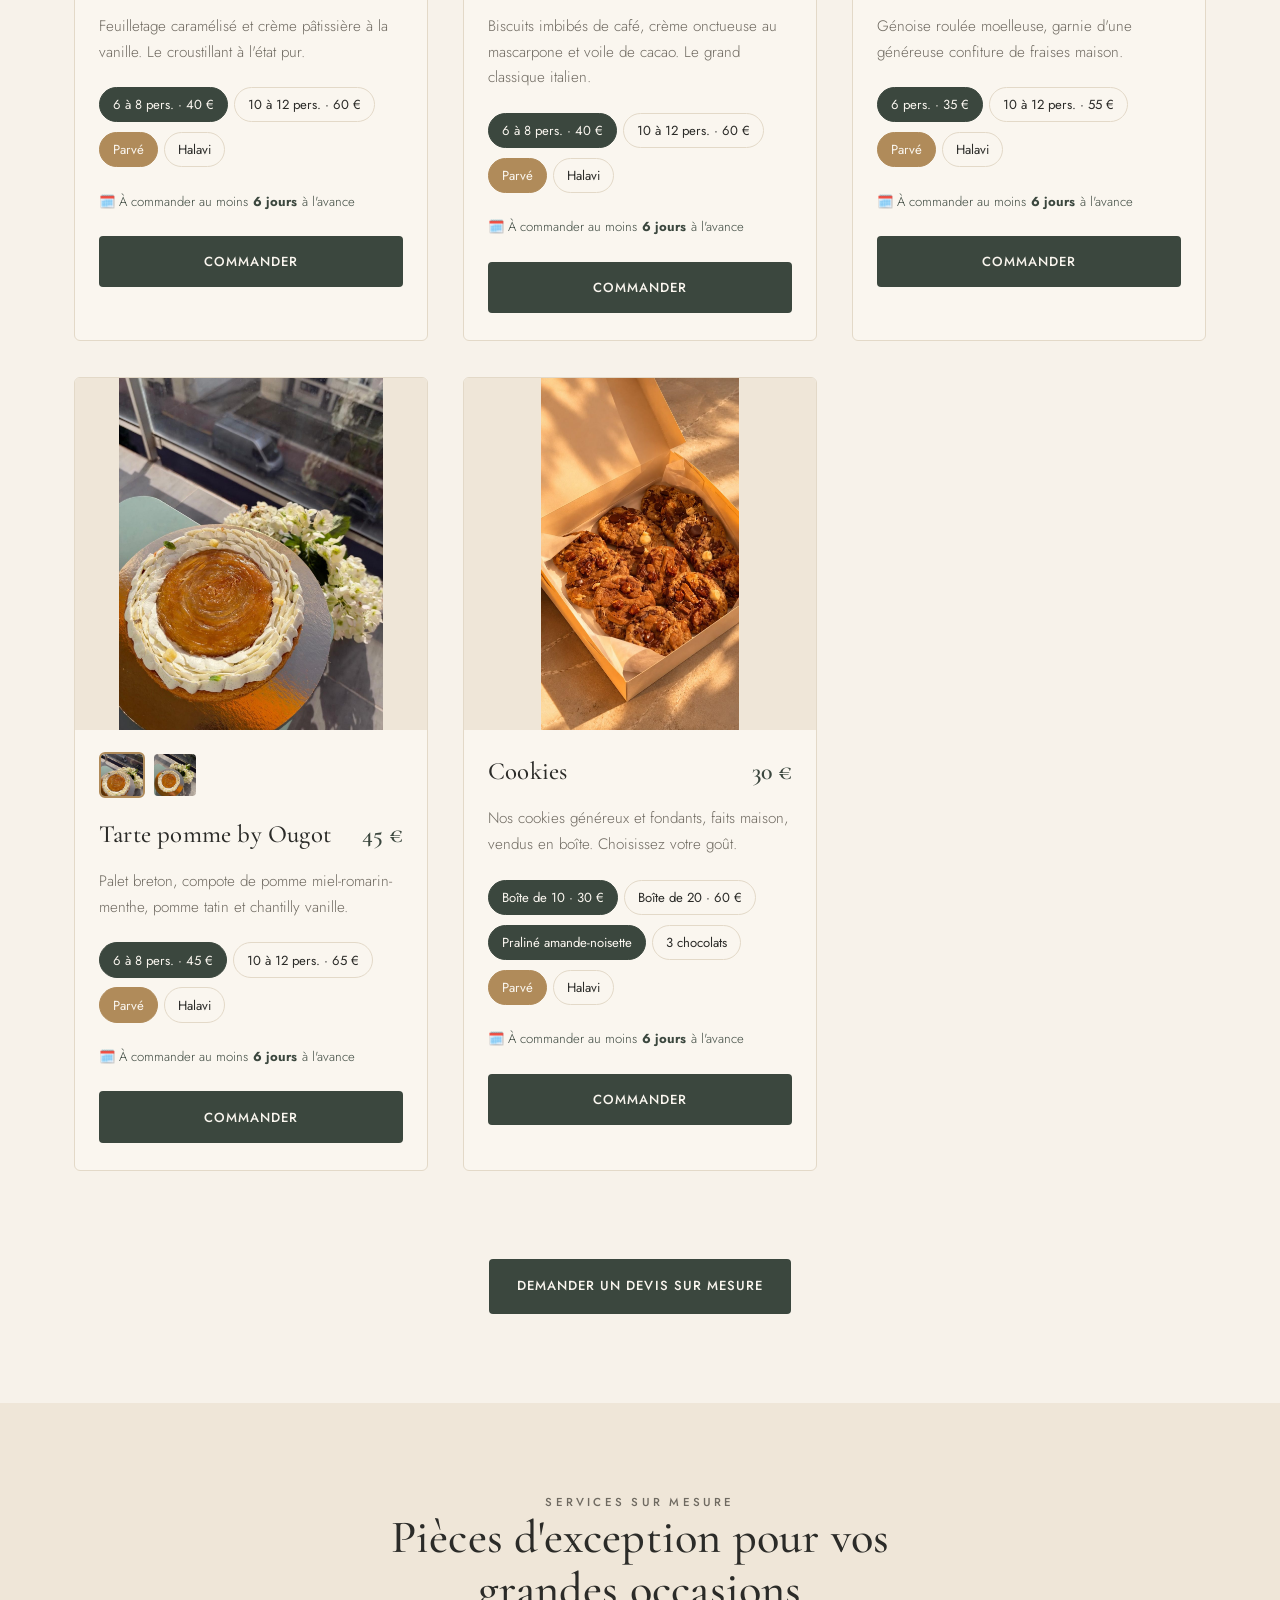
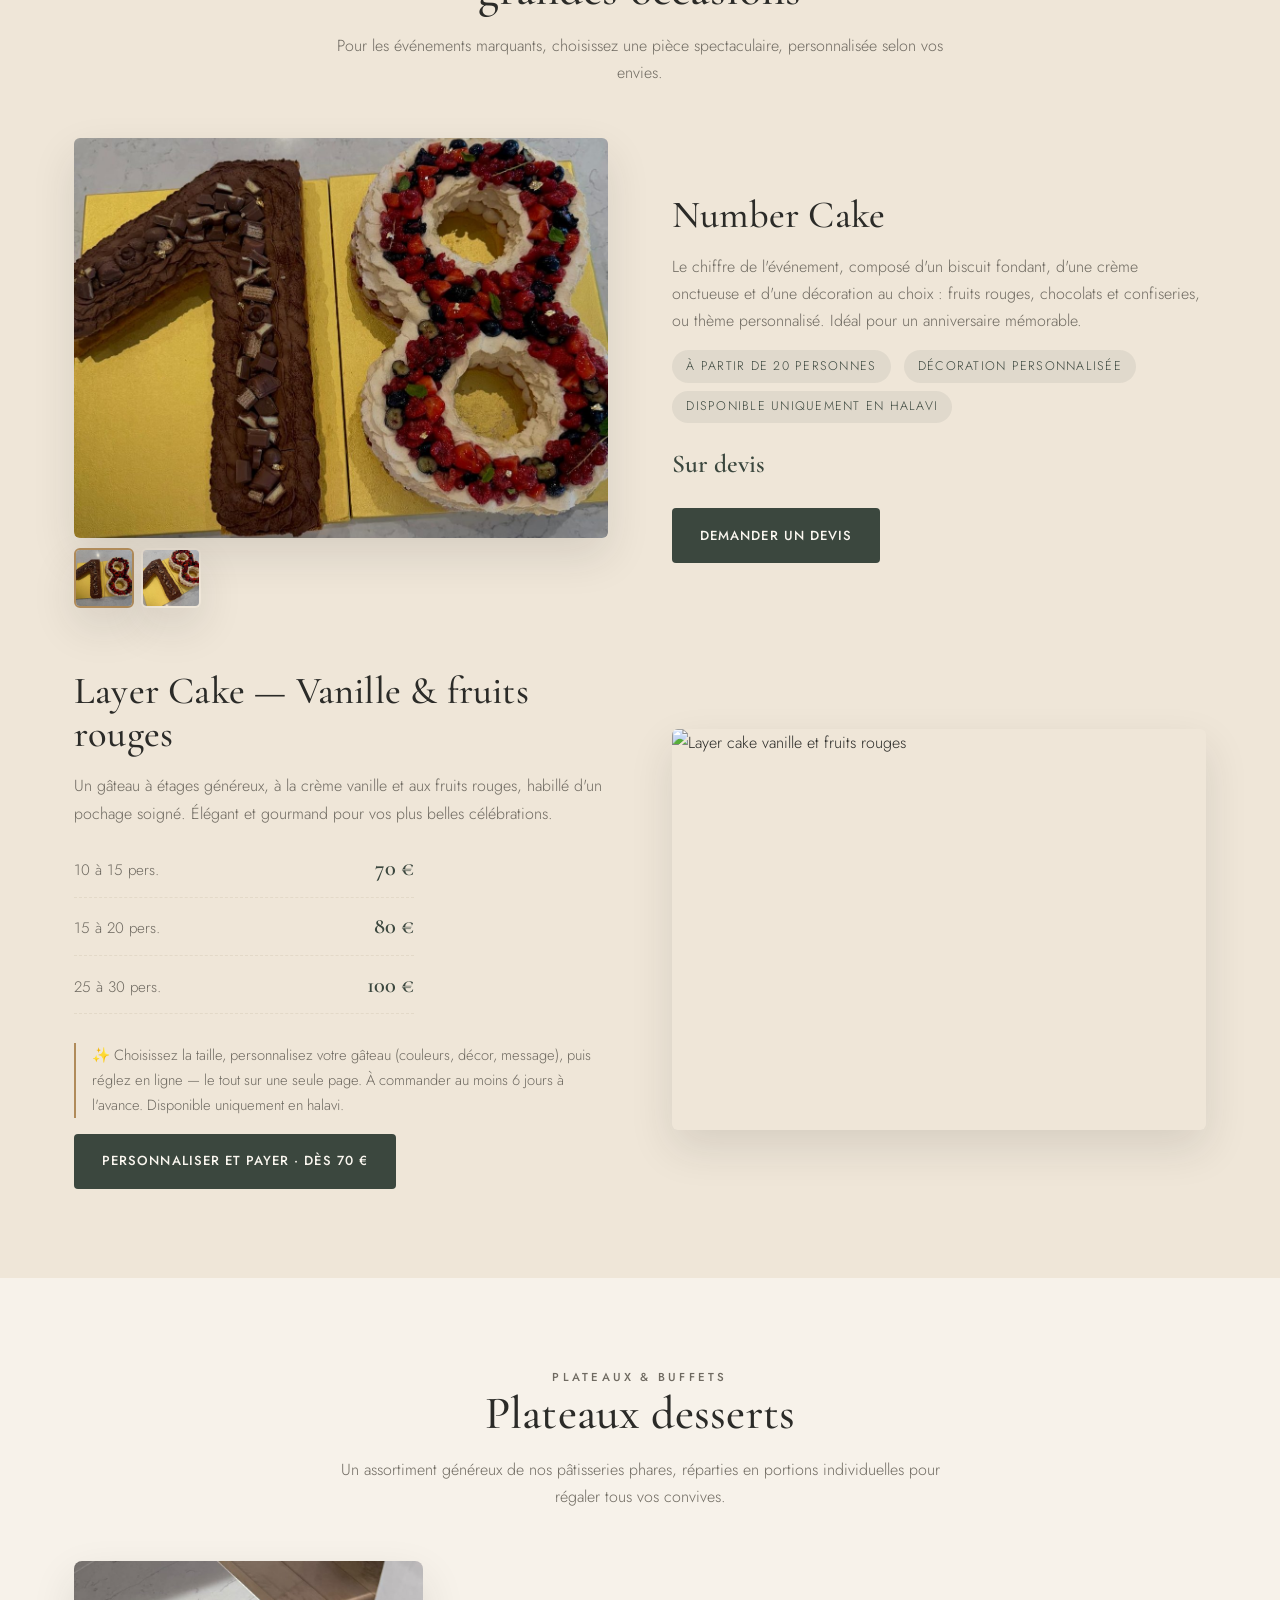
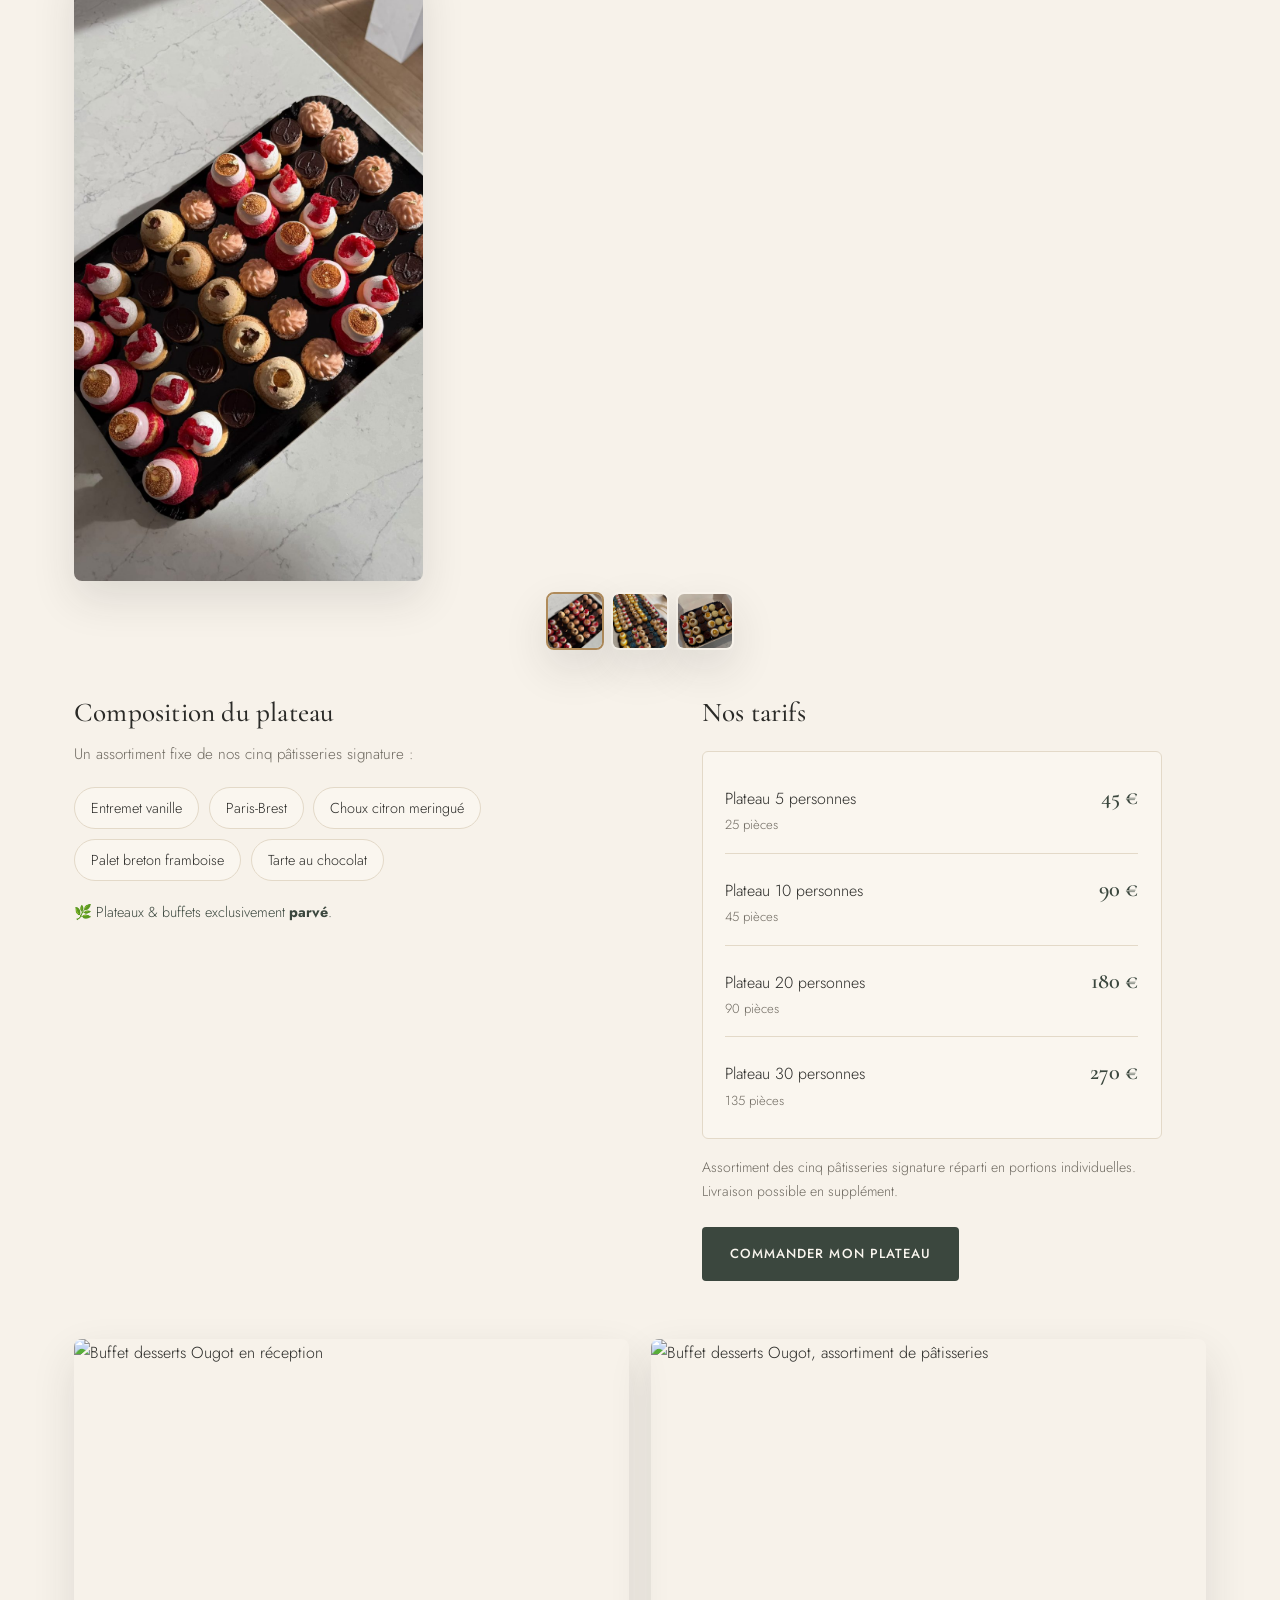
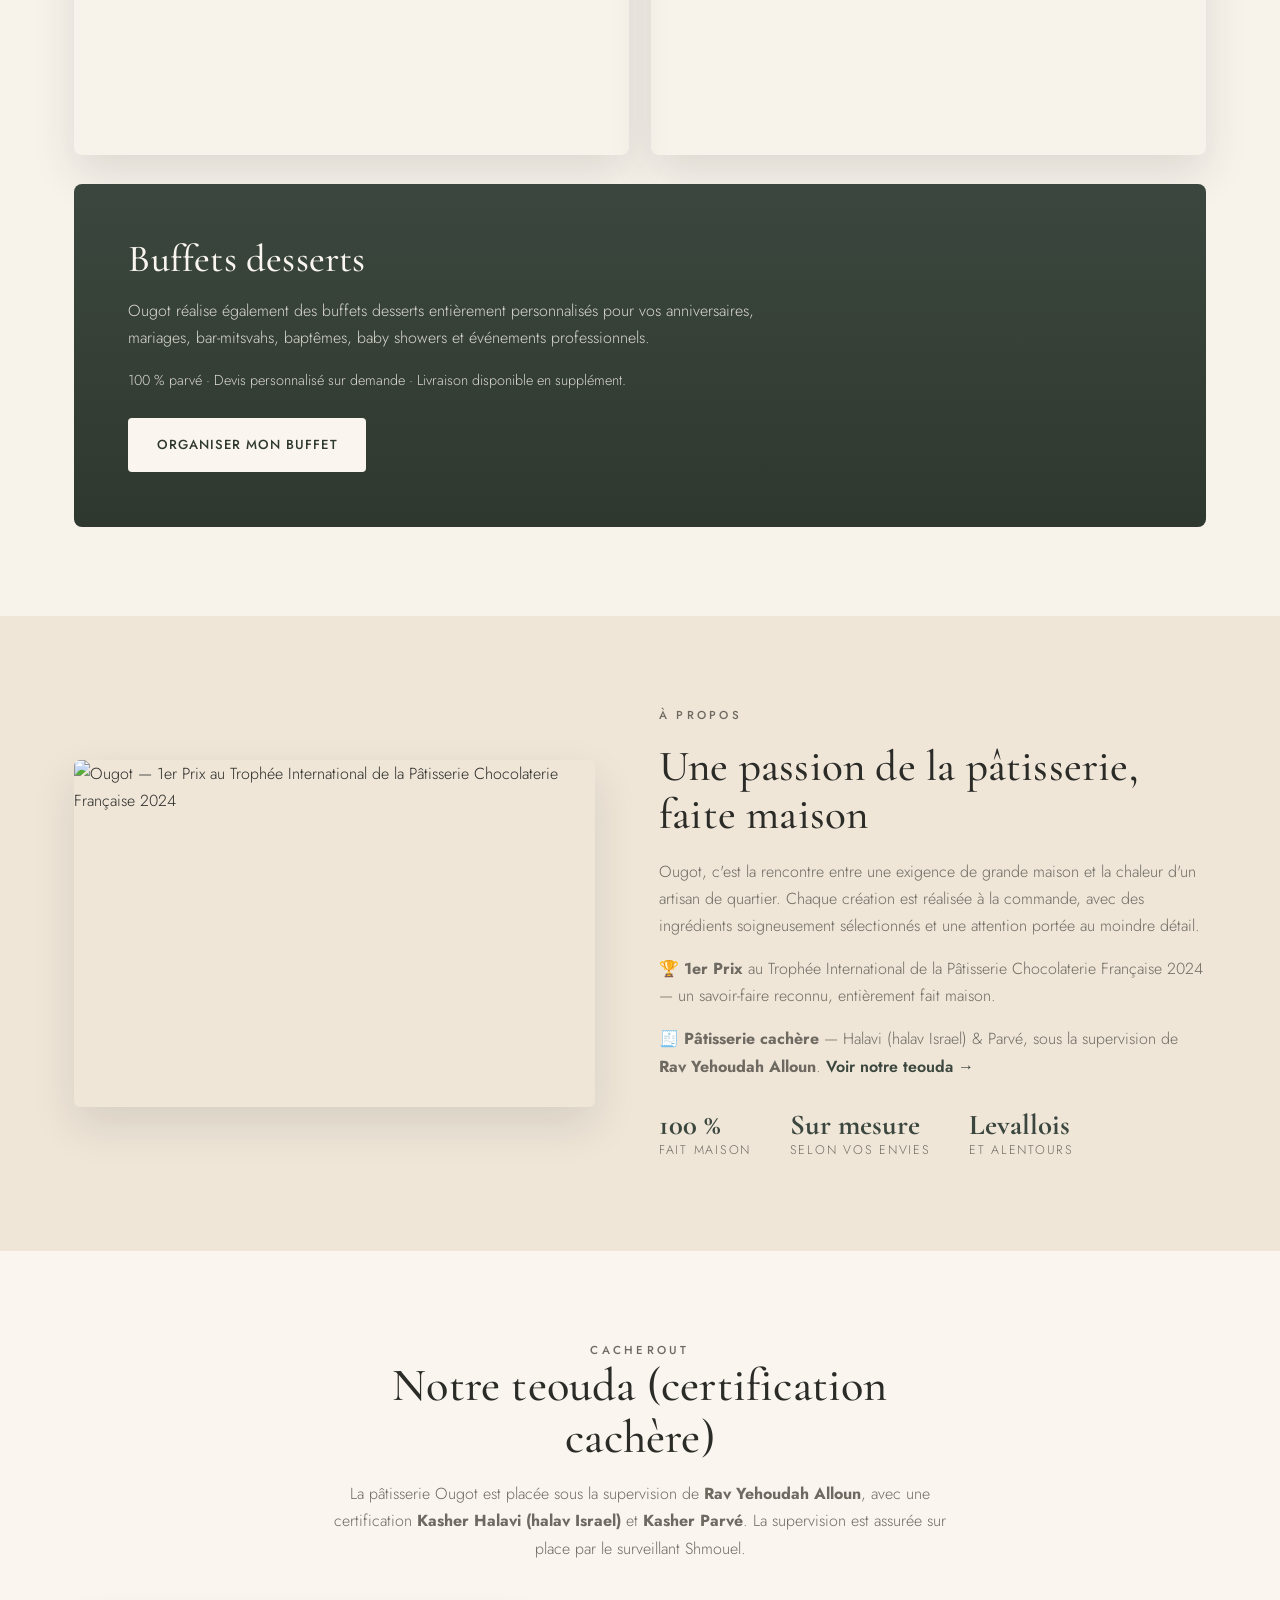
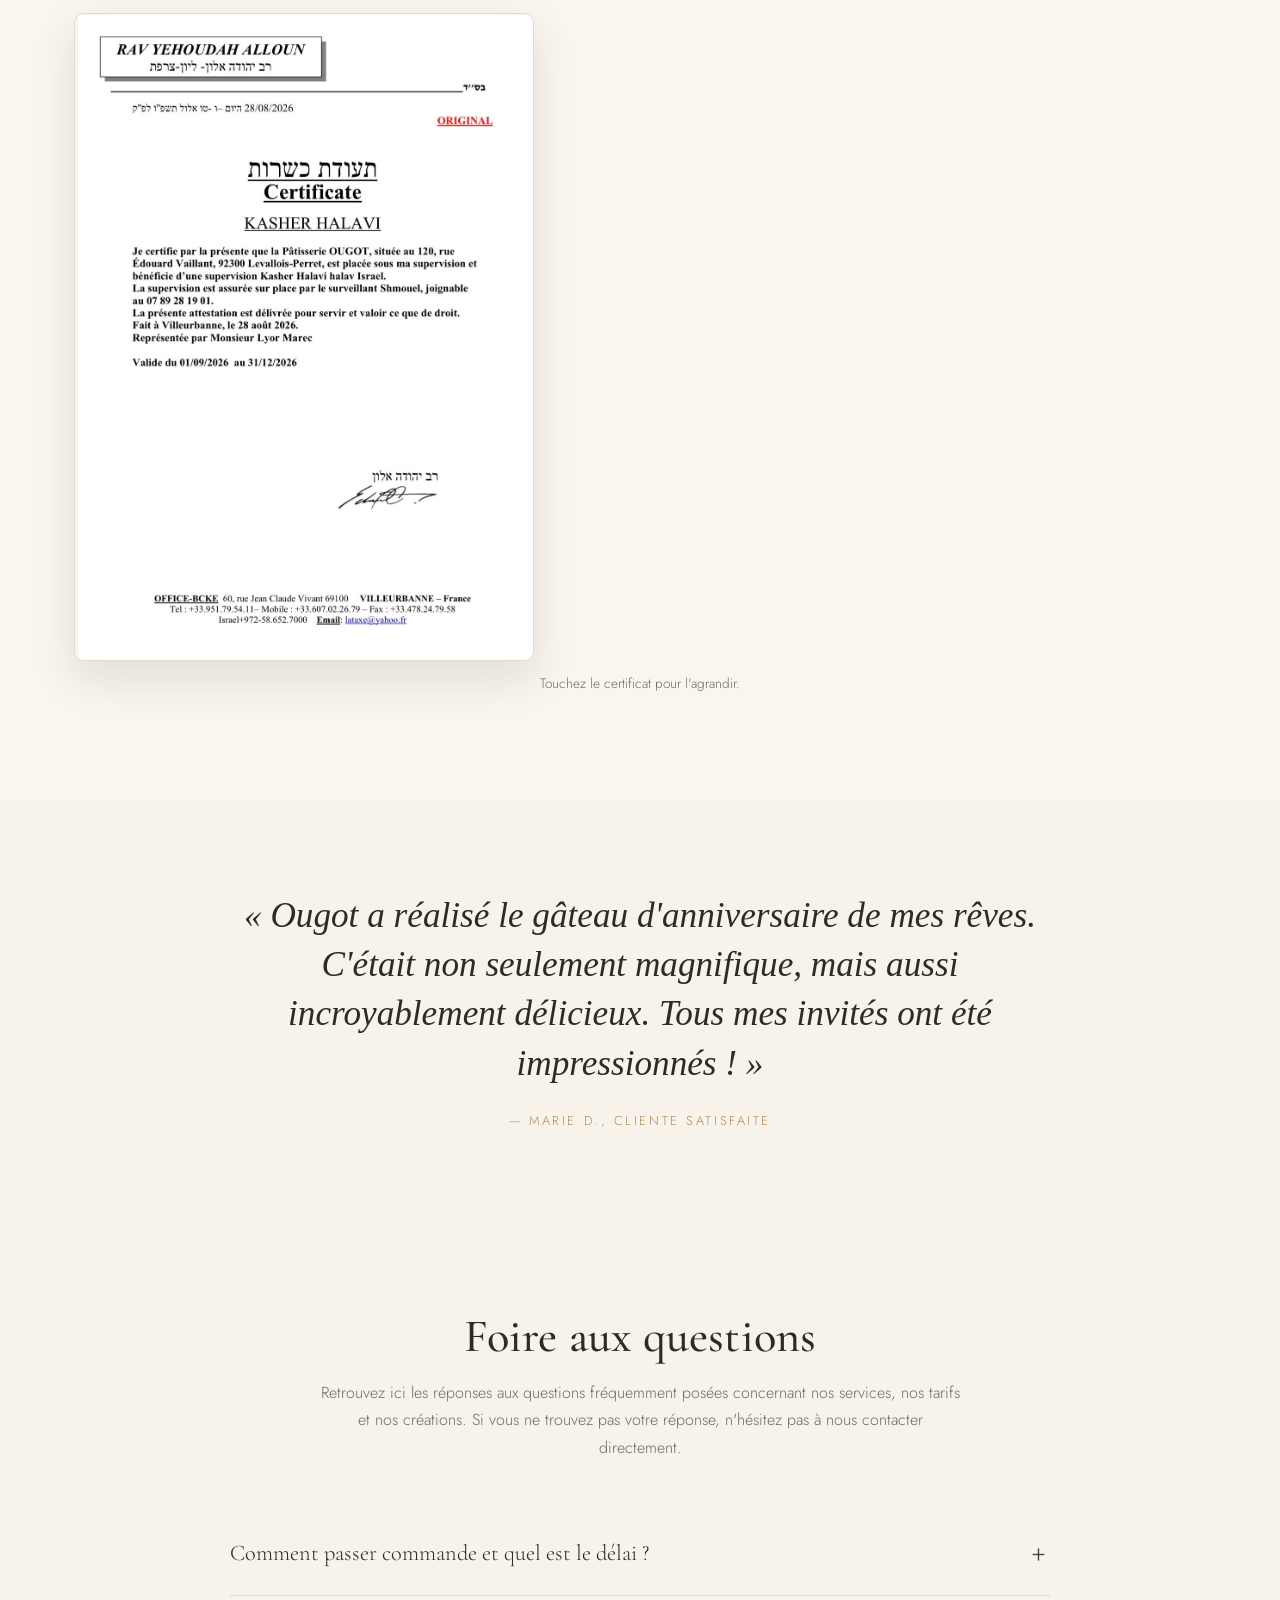
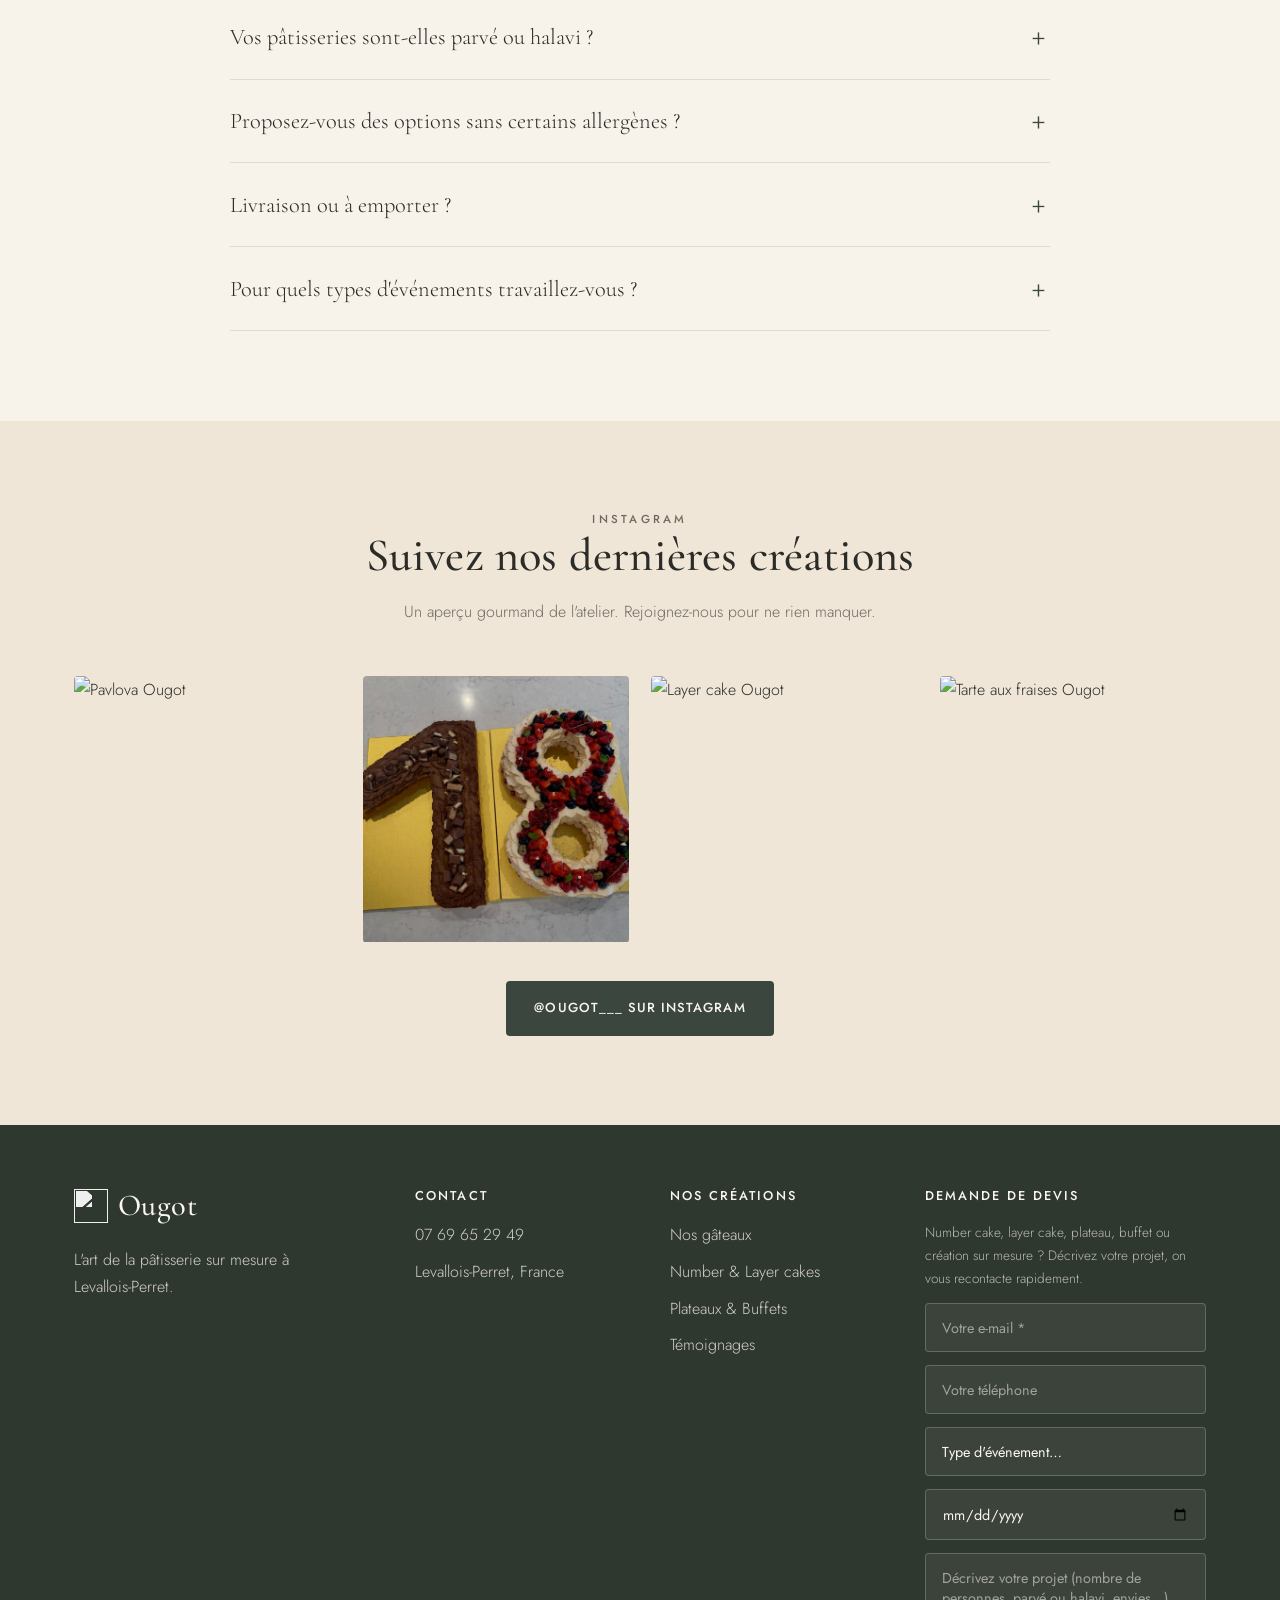
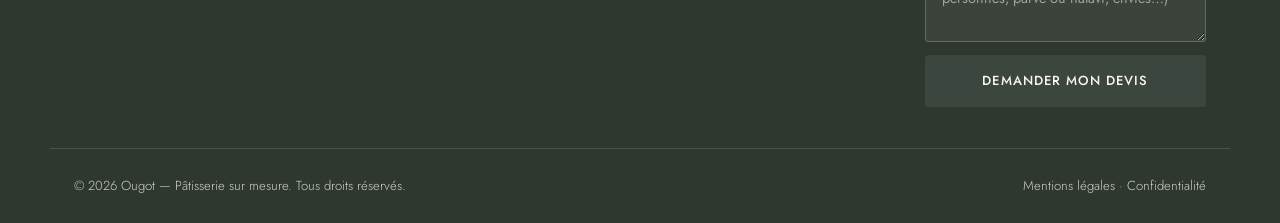
==== commit ca4ff06b: "Ajout Teouda: section certification cachere (Rav Yehoudah Alloun) + onglet menu + mention dans A Pro" ====
--- a/index.html
+++ b/index.html
@@ -49,6 +49,7 @@
           <li><a href="#services">Sur Mesure</a></li>
           <li><a href="#tarifs">Plateaux &amp; Buffets</a></li>
           <li><a href="#a-propos">À Propos</a></li>
+          <li><a href="#teouda">Teouda</a></li>
           <li><a href="#temoignages">Témoignages</a></li>
           <li><a href="#instagram">Instagram</a></li>
         </ul>
@@ -449,11 +450,33 @@
             sélectionnés et une attention portée au moindre détail.
           </p>
           <p>🏆 <strong>1er Prix</strong> au Trophée International de la Pâtisserie Chocolaterie Française 2024 — un savoir-faire reconnu, entièrement fait maison.</p>
+          <p>🧾 <strong>Pâtisserie cachère</strong> — Halavi (halav Israel) &amp; Parvé, sous la supervision de <strong>Rav Yehoudah Alloun</strong>. <a href="#teouda" class="about-teouda-link">Voir notre teouda →</a></p>
           <ul class="about-highlights">
             <li><strong>100 %</strong><span>fait maison</span></li>
             <li><strong>Sur mesure</strong><span>selon vos envies</span></li>
             <li><strong>Levallois</strong><span>et alentours</span></li>
           </ul>
+        </div>
+      </div>
+    </section>
+
+    <!-- ===== Teouda (certification cachère) ===== -->
+    <section class="teouda" id="teouda" aria-labelledby="teouda-title">
+      <div class="container">
+        <div class="section-head reveal">
+          <p class="eyebrow">Cacherout</p>
+          <h2 id="teouda-title">Notre teouda (certification cachère)</h2>
+          <p>
+            La pâtisserie Ougot est placée sous la supervision de <strong>Rav Yehoudah Alloun</strong>,
+            avec une certification <strong>Kasher Halavi (halav Israel)</strong> et <strong>Kasher Parvé</strong>.
+            La supervision est assurée sur place par le surveillant Shmouel.
+          </p>
+        </div>
+        <div class="teouda-media reveal">
+          <a href="assets/images/teouda-halavi.jpg?v=__BUILD__" target="_blank" rel="noopener">
+            <img src="assets/images/teouda-halavi.jpg?v=__BUILD__" alt="Teouda — certificat de cacherout de la pâtisserie Ougot, délivré par Rav Yehoudah Alloun" loading="lazy" />
+          </a>
+          <p class="teouda-note">Touchez le certificat pour l'agrandir.</p>
         </div>
       </div>
     </section>
--- a/styles.css
+++ b/styles.css
@@ -1012,3 +1012,14 @@
 /* Galerie section "Pièces d'exception" */
 .feature-thumbs { margin-top: .6rem; justify-content: flex-start; }
 .feature-thumbs .cake-thumb { width: 60px; height: 60px; aspect-ratio: auto; object-fit: cover; }
+
+/* Teouda — certification cachère */
+.teouda { padding: clamp(3rem, 7vw, 6rem) 0; background: #faf6ef; }
+.teouda-media { text-align: center; margin-top: clamp(1.4rem, 4vw, 2.4rem); }
+.teouda-media img {
+  max-width: 460px; width: 100%; height: auto;
+  border: 1px solid #e3d9c8; border-radius: 10px;
+  box-shadow: 0 18px 44px rgba(43, 43, 40, .12);
+}
+.teouda-note { font-size: .85rem; color: #6f6a61; margin-top: .7rem; }
+.about-teouda-link { color: #3b473e; font-weight: 600; white-space: nowrap; }
